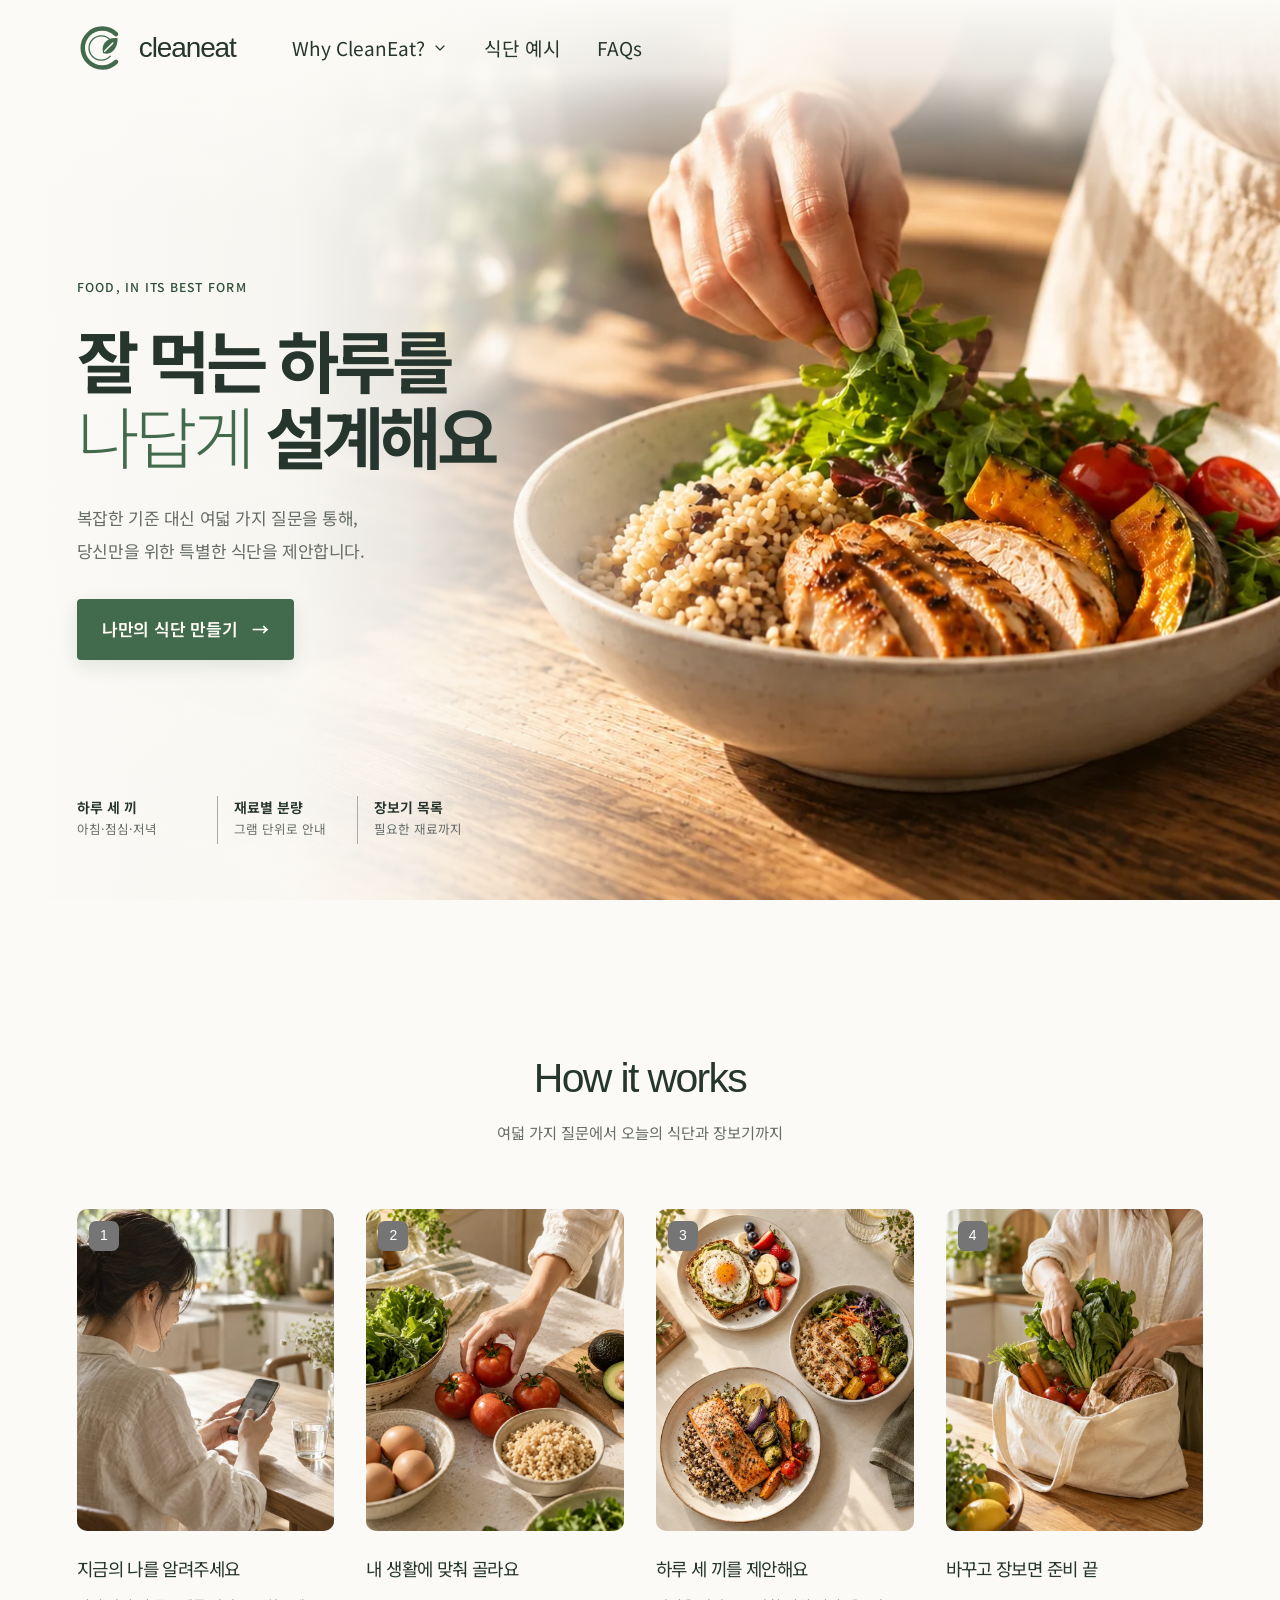
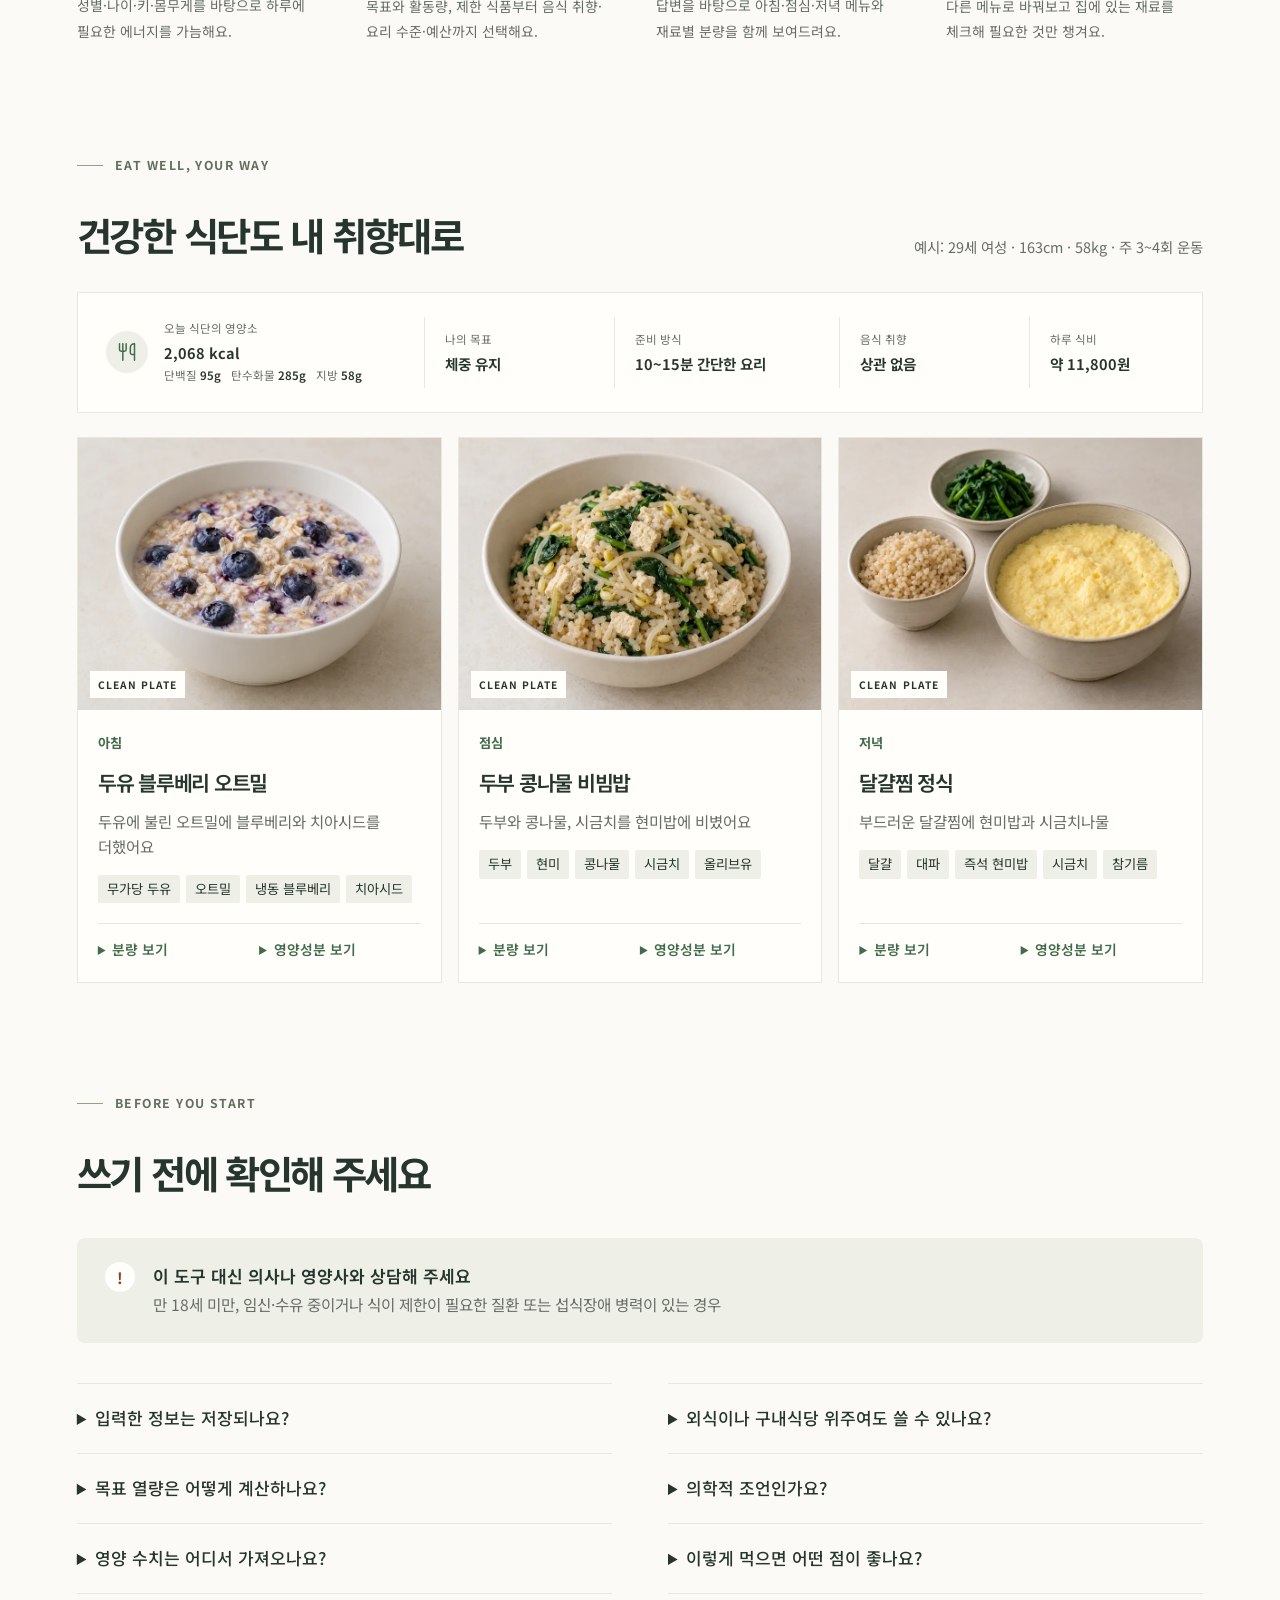
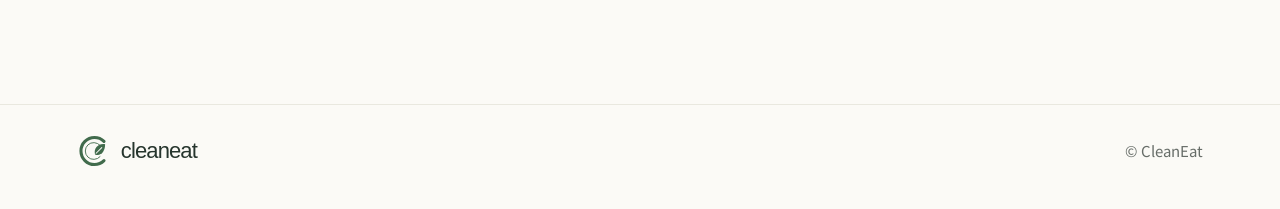
==== index.html @ dd9b9b32 "icon" ====
<!DOCTYPE html>
<html lang="ko">
<head>
<meta charset="utf-8">
<meta name="viewport" content="width=device-width, initial-scale=1, viewport-fit=cover">
<link rel="shortcut icon" href="favicon.ico?v=rounded-white-20261028" type="image/x-icon">
<link rel="icon" type="image/png" sizes="16x16" href="images/brand/favicon-16.png?v=rounded-white-20261028">
<link rel="icon" type="image/png" sizes="32x32" href="images/brand/favicon-32.png?v=rounded-white-20261028">
<link rel="icon" type="image/svg+xml" sizes="any" href="images/brand/favicon-plate-c.svg?v=rounded-white-20261028">
<link rel="apple-touch-icon" sizes="180x180" href="images/brand/apple-touch-icon.png?v=rounded-white-20261028">
<link rel="mask-icon" href="images/brand/safari-pinned-tab.svg" color="#416b4c">
<link rel="manifest" href="site.webmanifest?v=rounded-white-20261028">
<meta name="theme-color" content="#fbfaf6">
<meta name="apple-mobile-web-app-title" content="CleanEat">
<title>CleanEat — 나를 위한 오늘의 식단</title>
<meta name="description" content="성별·나이·키·몸무게와 목표, 요리 수준, 예산을 입력하면 통곡물·신선식품 중심의 하루 세 끼 메뉴와 분량을 계산해 보여줍니다.">
<meta property="og:type" content="website">
<meta property="og:locale" content="ko_KR">
<meta property="og:site_name" content="CleanEat">
<meta property="og:title" content="CleanEat — 나를 위한 오늘의 식단">
<meta property="og:description" content="여덟 가지 질문으로 통곡물·신선식품 중심의 하루 세 끼 메뉴와 분량을 계산해 드려요. 가입 없이 무료.">
<meta property="og:url" content="https://gaon1102.github.io/cleaneat/">
<meta property="og:image" content="https://gaon1102.github.io/cleaneat/images/og-plate-c.jpg">
<meta property="og:image:width" content="1200">
<meta property="og:image:height" content="630">
<meta property="og:image:alt" content="CleanEat 플레이트 C 로고와 나를 위한 오늘의 식단">
<meta name="twitter:card" content="summary_large_image">
<meta name="twitter:image" content="https://gaon1102.github.io/cleaneat/images/og-plate-c.jpg">
<meta name="twitter:image:alt" content="CleanEat 플레이트 C 로고와 나를 위한 오늘의 식단">
<link rel="preconnect" href="https://fonts.googleapis.com">
<link rel="preconnect" href="https://fonts.gstatic.com" crossorigin>
<link href="https://fonts.googleapis.com/css2?family=Noto+Sans+KR:wght@100..900&display=swap" rel="stylesheet">
<link rel="preload" as="image" href="images/home-hero.webp" fetchpriority="high">
<link rel="stylesheet" href="css/style.css">
</head>
<body>
<header><div class="w"><button class="logo" id="logo" aria-label="처음 화면으로"><svg xmlns="http://www.w3.org/2000/svg" class="logo-symbol" width="52" height="52" viewBox="0 0 64 64" fill="none" aria-hidden="true"><path d="M48 15a24 24 0 1 0 0 34" fill="none" stroke="currentColor" stroke-width="5.5" stroke-linecap="round"/><path d="M41 22a15 15 0 1 0 0 20" fill="none" stroke="currentColor" stroke-width="1.6" stroke-linecap="round"/><path d="M32 38C29 26 39 18 50 20C50 33 42 42 32 38Z" fill="currentColor"/><path d="m34 36 10-10" fill="none" stroke="#fbfaf6" stroke-width="1.8" stroke-linecap="round"/></svg><span class="logo-wordmark">cleaneat</span></button><nav class="nv" aria-label="주요 메뉴"><div class="why-nav"><button class="lk" type="button" id="why-button" aria-expanded="false" aria-controls="rules">Why CleanEat?<svg class="why-chevron" width="16" height="16" viewBox="0 0 24 24" fill="none" stroke="currentColor" stroke-width="1.8" stroke-linecap="round" stroke-linejoin="round" aria-hidden="true"><path d="m6 9 6 6 6-6"/></svg></button></div><button class="lk" type="button" data-to="example">식단 예시</button><button class="lk" type="button" data-to="faq">FAQs</button></nav></div>
<section class="rules-popover" id="rules" hidden tabindex="-1" aria-labelledby="rules-title">
  <div class="rules-heading"><h2 id="rules-title">덜어내고, <em>제대로</em> 채우기</h2><button class="rules-close" type="button" aria-label="원칙 닫기">닫기</button></div>
  <div class="rules-columns">
  <div class="rows">
   <div class="row"><span class="k">01</span><div><h3>재료에 가까운 식사</h3><p>신선한 채소와 과일, 통곡물, 자연 유래 단백질을 중심으로 골라요.</p></div></div>
   <div class="row"><span class="k">02</span><div><h3>가공은 최대한 덜하게</h3><p>인공 첨가물, 방부제, 과도한 나트륨과 정제된 설탕을 줄여요.</p></div></div>
   <div class="row"><span class="k">03</span><div><h3>영양소를 골고루</h3><p>탄수화물·단백질·지방을 무조건 제한하지 않고 적절히 먹어요.</p></div></div>
   <div class="row"><span class="k">04</span><div><h3>무리하지 않고 꾸준히</h3><p>무언가를 끊기보다, 일상에서 조금 더 나은 쪽을 골라요.</p></div></div>
  </div>
  <div class="ing">
   <div><h3>채소와 과일</h3><p>시금치, 브로콜리, 베리류</p><small>신선하거나 첨가물 없는 냉동 제품</small></div>
   <div><h3>통곡물</h3><p>퀴노아, 오트밀, 통밀빵</p><small>가능하면 덜 정제된 곡물로</small></div>
   <div><h3>건강한 단백질</h3><p>닭가슴살, 연어, 달걀</p><small>자연 그대로의 재료를 골라요</small></div>
   <div><h3>건강한 지방</h3><p>아보카도, 올리브 오일, 아몬드</p><small>식사에 적당히 더해 보세요</small></div>
  </div>
  </div>
 </section>
</header>

<main>
<div id="home">
<section class="hero" aria-labelledby="hero-title">
 <div class="hero-photo" aria-hidden="true"><img src="images/home-hero.webp" alt="" width="1738" height="905" fetchpriority="high" decoding="async"></div>
 <div class="ht">
  <p class="hero-eyebrow">FOOD, IN ITS BEST FORM</p>
  <h1 id="hero-title">잘 먹는 하루를<br><em>나답게</em> 설계해요</h1>
  <p class="lead">복잡한 기준 대신 여덟 가지 질문을 통해,<br>당신만을 위한 특별한 식단을 제안합니다.</p>
  <button class="btn" data-go>나만의 식단 만들기 <span aria-hidden="true">→</span></button>
 </div>
 <ul class="hero-benefits" aria-label="제공하는 식단 정보">
  <li><strong>하루 세 끼</strong><span>아침·점심·저녁</span></li>
  <li><strong>재료별 분량</strong><span>그램 단위로 안내</span></li>
  <li><strong>장보기 목록</strong><span>필요한 재료까지</span></li>
 </ul>
</section>
<div class="w wide">


 <section class="sec how" id="how" aria-labelledby="how-title">
  <div class="how-heading"><h2 id="how-title">How it works</h2><p>여덟 가지 질문에서 오늘의 식단과 장보기까지</p></div>
  <ol class="how-steps">
   <li>
    <div class="how-visual" aria-hidden="true"><img src="images/how-about-you.webp" alt="" width="800" height="1000" loading="lazy"><span class="how-number">1</span></div>
    <h3>지금의 나를 알려주세요</h3><p>성별·나이·키·몸무게를 바탕으로 하루에 필요한 에너지를 가늠해요.</p>
   </li>
   <li>
    <div class="how-visual" aria-hidden="true"><img src="images/how-your-preferences.webp" alt="" width="800" height="1000" loading="lazy"><span class="how-number">2</span></div>
    <h3>내 생활에 맞춰 골라요</h3><p>목표와 활동량, 제한 식품부터 음식 취향·요리 수준·예산까지 선택해요.</p>
   </li>
   <li>
    <div class="how-visual" aria-hidden="true"><img src="images/how-your-day.webp" alt="" width="800" height="1000" loading="lazy"><span class="how-number">3</span></div>
    <h3>하루 세 끼를 제안해요</h3><p>답변을 바탕으로 아침·점심·저녁 메뉴와 재료별 분량을 함께 보여드려요.</p>
   </li>
   <li>
    <div class="how-visual" aria-hidden="true"><img src="images/how-shopping.webp" alt="" width="800" height="1000" loading="lazy"><span class="how-number">4</span></div>
    <h3>바꾸고 장보면 준비 끝</h3><p>다른 메뉴로 바꿔보고 집에 있는 재료를 체크해 필요한 것만 챙겨요.</p>
   </li>
  </ol>
 </section>

 <section class="sec" id="example">
  <div class="exh"><div><p class="eb">EAT WELL, YOUR WAY</p><h2>건강한 식단도 내 취향대로</h2></div><p class="mut" id="exwho"></p></div>
  <div id="ex"></div>
 </section>

 <section class="sec" id="faq">
  <div class="two">
   <p class="eb">BEFORE YOU START</p><h2>쓰기 전에 확인해 주세요</h2>
   <div class="ck2"><span class="ci">!</span><p><b>이 도구 대신 의사나 영양사와 상담해 주세요</b>만 18세 미만, 임신·수유 중이거나 식이 제한이 필요한 질환 또는 섭식장애 병력이 있는 경우</p></div>
   <div class="faq">
    <div>
     <details><summary>입력한 정보는 저장되나요?</summary><p>이 페이지 안에서만 계산하고 서버로 보내지 않습니다. 새로고침하면 사라집니다. 방문 수 같은 익명 통계만 쿠키 없이 집계합니다.</p></details>
     <details><summary>목표 열량은 어떻게 계산하나요?</summary><p>Mifflin-St Jeor 공식으로 기초대사량을 구하고 활동량과 목표를 반영합니다. 단백질은 몸무게 1kg당 목표별 기준으로 계산하되, BMI 25를 넘는 몸무게는 넘는 부분의 25%만 반영해 과하게 잡히지 않게 했습니다.</p></details>
     <details><summary>영양 수치는 어디서 가져오나요?</summary><p>식품의약품안전처 식품영양성분 데이터베이스(공공데이터포털)의 원재료성·가공식품 값을 씁니다. 국내 DB에 없는 일부 재료(템페, 타히니, 블랙빈 등)는 미국 농무부(USDA) 값을 씁니다. 가격은 2026년 10월 기준 전국 평균 소매가(KAMIS·한국소비자원 참가격)를 쓰고, 값을 구하지 못한 재료는 추정치예요. 살 때는 매장과 포장 단위에 따라 달라요.</p></details>
    </div>
    <div>
     <details><summary>외식이나 구내식당 위주여도 쓸 수 있나요?</summary><p>이 도구는 직접 챙겨 먹으려는 사람을 위한 하루 세 끼 기준입니다. 구내식당·외식·급식 위주이거나 하루 세 끼가 아니라면 결과가 맞지 않을 수 있어요.</p></details>
     <details><summary>의학적 조언인가요?</summary><p>아닙니다. 일반적인 식사 구성 예시이며 진단이나 치료를 대신하지 않습니다.</p></details>
     <details><summary>이렇게 먹으면 어떤 점이 좋나요?</summary><ul><li>채소·과일·통곡물이 늘면서 식이섬유와 비타민을 더 챙길 수 있어요.</li><li>포만감이 오래가는 음식이라 과식이 줄어 식습관 개선과 체중 관리에 도움이 될 수 있어요.</li><li>가공식품이 줄면 첨가당과 나트륨도 함께 줄어요. 국물·장류 간은 싱겁게.</li></ul></details>
    </div>
   </div>
  </div>
 </section>
</div>
</div>
<div class="w" id="quiz" hidden></div>
<div class="w" id="res" hidden></div>
<p id="meal-status" class="sr-only" role="status" aria-live="polite" aria-atomic="true"></p>
</main>
<footer><div class="w wide footer-inner"><button class="footer-logo" type="button" data-to="home" aria-label="CleanEat 처음 화면으로"><svg xmlns="http://www.w3.org/2000/svg" class="logo-symbol" width="36" height="36" viewBox="0 0 64 64" fill="none" aria-hidden="true"><path d="M48 15a24 24 0 1 0 0 34" fill="none" stroke="currentColor" stroke-width="5.5" stroke-linecap="round"/><path d="M41 22a15 15 0 1 0 0 20" fill="none" stroke="currentColor" stroke-width="1.6" stroke-linecap="round"/><path d="M32 38C29 26 39 18 50 20C50 33 42 42 32 38Z" fill="currentColor"/><path d="m34 36 10-10" fill="none" stroke="#fbfaf6" stroke-width="1.8" stroke-linecap="round"/></svg><span>cleaneat</span></button><span>© CleanEat</span></div></footer>

<script src="js/data.js"></script>
<script src="js/engine.js"></script>
<script src="js/main.js"></script>
</body>
</html>
---- css/style.css ----
/* CleanEat — 스타일 (색상·글꼴·레이아웃·반응형). 색은 :root 변수에서 바꿈 */
:root{--hero-gutter:clamp(24px,6vw,120px);--hero-divider:#a7aaa6;--ver:#e2492f;--dot:#dcdcd2;--hero-rgb:251,250,246;--bg:#fbfaf6;--fg:#26352d;--mut:#676d68;--lab:#636e5f;--g:#416b4c;--gd:#304e38;--gt:#fffdf6;--card:#fffefa;--soft:#eef0e8;--line:#e9e8df;--warn:#8a3b2a;
box-sizing:border-box;padding-top:env(safe-area-inset-top,0px);padding-bottom:env(safe-area-inset-bottom,0px)}
@media(prefers-color-scheme:dark){:root:not([data-theme="light"]){--ver:#f26a52;--dot:#3c4842;--hero-divider:#7d8981;--hero-rgb:22,28,24;--bg:#161c18;--fg:#e8eee9;--mut:#a9b8ad;--lab:#8a9685;--gd:#b4d6b9;--g:#8fbf96;--gt:#10200f;--card:#1e2620;--soft:#232c25;--line:#34403a;--warn:#e8a08f}}
:root[data-theme="dark"]{--ver:#f26a52;--dot:#3c4842;--hero-divider:#7d8981;--hero-rgb:22,28,24;--bg:#161c18;--fg:#e8eee9;--mut:#a9b8ad;--lab:#8a9685;--gd:#b4d6b9;--g:#8fbf96;--gt:#10200f;--card:#1e2620;--soft:#232c25;--line:#34403a;--warn:#e8a08f}
html{scroll-padding-top:calc(var(--header-height,80px) + 16px + env(safe-area-inset-top,0px));font-size:17px}
*,*:before,*:after{box-sizing:inherit}
body{margin:0;background:var(--bg);color:var(--fg);font-family:"Inter","Noto Sans KR","Apple SD Gothic Neo","Malgun Gothic",sans-serif;line-height:1.7;-webkit-font-smoothing:antialiased;word-break:keep-all;overflow-wrap:break-word}
.w{max-width:1040px;margin:0 auto;padding:0 24px}
.wide{max-width:calc(1152px + 2*max(24px,6vw));padding:0 max(24px,6vw)}
/* 히어로 위에서는 투명, 사진을 지나면 흰색인 고정 헤더 */
header{position:fixed;inset:0 0 auto;z-index:60;pointer-events:none;background:transparent;border-bottom:1px solid transparent}
header[data-surface="solid"]{background:#fff;border-bottom-color:#e9e8df;--fg:#26352d;--mut:#676d68;--g:#416b4c;--gd:#304e38;--gt:#fffdf6;--card:#fffefa;--soft:#eef0e8;--line:#e9e8df;--lab:#636e5f}
header .w{position:relative;pointer-events:auto;width:100%;max-width:none;display:flex;justify-content:flex-start;align-items:center;gap:56px;height:96px;margin:0 auto;padding:0 var(--hero-gutter)}
header .logo{font-size:28px}.logo-symbol{display:block;flex:none;width:52px;height:52px;color:var(--g)}header .nv .lk{font-size:1.12rem;color:var(--fg)}
html:is([data-v="quiz"],[data-v="res"]) main{padding-top:var(--header-height,96px)}
.logo{display:flex;align-items:center;gap:10px;background:none;border:0;padding:0;color:var(--fg);font-family:Arial,Helvetica,sans-serif;font-weight:500;font-size:28px;line-height:1;letter-spacing:-.04em;cursor:pointer}
.nv{display:flex;align-items:center;gap:36px}.nv .lk{background:none;border:0;padding:6px 0;font:inherit;font-size:.9rem;color:var(--mut);cursor:pointer}.nv .lk:hover{color:var(--fg)}.nv .lk{white-space:nowrap}.nv .sp{display:none}
h1,h2,h3{line-height:1.3;letter-spacing:-.06em;margin:0}
h1{font-size:clamp(44px,5.3vw,80px);font-weight:700;letter-spacing:-.07em;line-height:1.16}
h2{font-size:clamp(1.6rem,3vw,2.5rem);font-weight:700;letter-spacing:-.06em}
.q h2,.rh h2{font-weight:490}
em{font-style:normal;color:var(--g);font-weight:300;letter-spacing:-.06em}
.lab{font-size:.8rem;font-weight:700;letter-spacing:.12em;color:var(--lab);margin:0 0 12px}
p{margin:0}.mut{color:var(--mut)}
.btn{display:inline-flex;align-items:center;justify-content:center;gap:15px;border:1px solid transparent;border-radius:4px;background:var(--g);color:var(--gt);font:inherit;font-weight:620;letter-spacing:-.015em;padding:15px 24px;cursor:pointer;box-shadow:0 6px 18px rgba(55,82,61,.12);transition:transform .2s,background .2s,box-shadow .2s}.btn:hover:not(:disabled){transform:translateY(-1px);background:var(--gd,var(--g));box-shadow:0 8px 20px rgba(55,82,61,.16)}
.btn.o{background:none;color:var(--gd,var(--fg));border:1px solid #d9e1d5;border-radius:5px;padding:9px 18px;font-size:.9rem;font-weight:600;box-shadow:none}.btn.o:hover:not(:disabled){background:var(--soft);transform:none;box-shadow:none}
.btn:disabled{opacity:.4;cursor:not-allowed}
:focus-visible{outline:3px solid var(--g);outline-offset:2px}[tabindex="-1"]:focus{outline:none}
.sr-only{position:absolute;width:1px;height:1px;padding:0;margin:-1px;overflow:hidden;clip-path:inset(50%);white-space:nowrap;border:0}
/* 홈 */
/* 사진과 글자를 분리해 화면 크기·테마가 바뀌어도 선명하게 표시 */
.hero{position:relative;isolation:isolate;display:flex;align-items:center;min-height:clamp(700px,100svh,1100px);padding:150px var(--hero-gutter) 112px;overflow:hidden;background:var(--bg)}
.hero-photo{position:absolute;inset:0;z-index:-2}.hero-photo img{display:block;width:100%;height:100%;object-fit:cover;object-position:center}
.hero:before{content:"";position:absolute;inset:0;z-index:-1;pointer-events:none;background:linear-gradient(180deg,rgba(var(--hero-rgb),1),rgba(var(--hero-rgb),.88) 8%,rgba(var(--hero-rgb),0) 24%),linear-gradient(90deg,rgba(var(--hero-rgb),1),rgba(var(--hero-rgb),.98) 23%,rgba(var(--hero-rgb),.9) 32%,rgba(var(--hero-rgb),.68) 40%,rgba(var(--hero-rgb),.16) 51%,rgba(var(--hero-rgb),0) 62%)}
.ht{max-width:700px}.hero-eyebrow{font-size:.72rem;font-weight:500;letter-spacing:.1em;line-height:1.5;color:var(--gd);margin-bottom:24px}
.hero h1{font-size:clamp(48px,5.3vw,92px);line-height:1.12;white-space:nowrap}
.hero p.lead{margin:28px 0 32px;color:var(--mut);letter-spacing:-.025em;line-height:1.95}
.hero-benefits{position:absolute;left:var(--hero-gutter);bottom:56px;width:min(420px,calc(100% - 2*var(--hero-gutter)));display:grid;grid-template-columns:repeat(3,minmax(0,1fr));list-style:none;padding:0;margin:0;letter-spacing:normal;word-spacing:normal}
.hero-benefits li{min-width:0;min-height:48px;padding-right:16px}.hero-benefits li+li{border-left:1px solid var(--hero-divider);padding-left:16px}
.hero-benefits strong{display:block;font-size:.82rem;font-weight:650;line-height:1.6}.hero-benefits span{display:block;color:var(--mut);font-size:.74rem;line-height:1.7}
@media(max-width:760px){
 :root{--hero-gutter:24px}
 header .w{gap:32px}
 .hero-benefits{bottom:24px}.hero-benefits li{padding-right:12px}.hero-benefits li+li{padding-left:12px}.hero-benefits strong{font-size:.76rem}.hero-benefits span{font-size:.68rem}
 .hero{min-height:max(860px,100svh);align-items:flex-start;padding:138px 24px 48px}
 .hero-photo{top:310px}.hero-photo img{object-position:69% center}
 .hero:before{background:linear-gradient(180deg,rgba(var(--hero-rgb),1) 0%,rgba(var(--hero-rgb),1) 34%,rgba(var(--hero-rgb),.94) 43%,rgba(var(--hero-rgb),.5) 54%,rgba(var(--hero-rgb),0) 70%),linear-gradient(0deg,rgba(var(--hero-rgb),1),rgba(var(--hero-rgb),0) 18%)}
 .ht{max-width:100%}.hero-eyebrow{font-size:.65rem;letter-spacing:.08em;margin-bottom:22px}
 .hero h1{font-size:clamp(32px,9.5vw,56px);line-height:1.2}
 .hero p.lead{font-size:.88rem;line-height:1.95;margin:24px 0 28px}
 .hero .btn{font-size:.94rem;padding:14px 22px}
}
@media(max-width:480px){header .w{gap:20px}.logo{font-size:19px;gap:8px}.nv{gap:18px}.nv .lk{font-size:.76rem}}
/* Why CleanEat? 원칙 팝업: 마우스·키보드·터치로 같은 내용을 표시 */
.why-nav{position:relative}#why-button{display:inline-flex;align-items:center;gap:7px}.why-chevron{display:block;flex:none;width:16px;height:16px;transition:transform .15s}.why-nav [aria-expanded="true"] .why-chevron{transform:rotate(180deg)}
.rules-popover{position:fixed;pointer-events:auto;left:50%;top:var(--rules-top,108px);transform:translateX(-50%);width:min(1120px,calc(100% - 48px));max-height:calc(100svh - var(--rules-top,108px) - 24px);overflow-y:auto;overscroll-behavior:contain;background:var(--card);color:var(--fg);padding:32px 36px;border:1px solid var(--line);border-radius:16px;box-shadow:0 16px 48px rgba(24,42,30,.13);z-index:70}
.rules-popover[hidden]{display:none}.rules-heading{display:flex;justify-content:space-between;align-items:flex-start;gap:24px;margin-bottom:26px}.rules-popover h2{font-size:1.65rem;font-weight:500;line-height:1.35;letter-spacing:-.045em}
.rules-close{flex:none;background:none;border:0;font:inherit;font-size:.78rem;color:var(--mut);padding:6px 2px;cursor:pointer}.rules-close:hover{color:var(--fg)}
.rules-columns{display:grid;grid-template-columns:1.15fr 1fr;column-gap:36px;align-items:start}
.rules-popover .rows{margin:0;border-bottom:0}.rules-popover .row{grid-template-columns:25px minmax(0,1fr);gap:12px;padding:16px 0}.rules-popover .row:first-child{border-top:0;padding-top:0}.rules-popover .row:last-child{padding-bottom:0}.rules-popover .row .k{font-size:.74rem;color:var(--g)}.rules-popover .row h3{font-size:.96rem;font-weight:500;margin-bottom:5px}.rules-popover .row p{font-size:.78rem;line-height:1.8}
.rules-popover .ing{grid-template-columns:1fr 1fr;margin:0;padding-left:32px;border:0;border-left:1px solid var(--line);gap:28px 22px}.rules-popover .ing>div{padding:0;border:0}.rules-popover .ing h3{font-size:.96rem;font-weight:500;margin:0 0 10px}.rules-popover .ing p{font-size:.78rem;line-height:1.8}.rules-popover .ing small{margin-top:8px;font-size:.71rem;line-height:1.7}
/* 사용 과정: 세로형 사진과 텍스트만으로 간결하게 구성 */
.sec.how{padding-top:clamp(150px,12vw,210px)}
.how-heading{text-align:center;margin-bottom:64px}.how-heading h2{font-family:Arial,"Helvetica Neue","Noto Sans KR",sans-serif;font-size:clamp(1.9rem,3.2vw,2.5rem);font-weight:400;letter-spacing:-.04em;line-height:1.2}.how-heading>p{color:var(--mut);font-size:.9rem;font-weight:400;margin-top:16px}
.how-steps{display:grid;grid-template-columns:repeat(4,minmax(0,1fr));column-gap:32px;row-gap:48px;list-style:none;margin:0;padding:0}.how-steps>li{min-width:0}.how-steps h3{font-size:1.05rem;font-weight:400;letter-spacing:-.035em;line-height:1.5;margin:24px 0 12px}.how-steps>li>p{color:var(--mut);font-size:.82rem;font-weight:400;line-height:1.85}
.how-visual{position:relative;aspect-ratio:4/5;overflow:hidden;border-radius:10px;background:var(--soft)}.how-visual>img{display:block;width:100%;height:100%;object-fit:cover}
.how-number{position:absolute;top:12px;left:12px;width:30px;height:30px;display:grid;place-items:center;border-radius:7px;background:#757575;color:#fff;font-family:Arial,sans-serif;font-size:.82rem;font-weight:400;line-height:1}
@media(max-width:1000px){.how-steps{grid-template-columns:repeat(2,minmax(0,1fr));gap:48px 32px}}
@media(max-width:760px){.rules-columns{grid-template-columns:1fr;row-gap:26px}.rules-popover .ing{padding:24px 0 0;border-left:0;border-top:1px solid var(--line)}.rules-popover{padding:28px}.rules-heading{margin-bottom:24px}}
@media(max-width:560px){header .w{height:auto;min-height:108px;flex-wrap:wrap;column-gap:16px;row-gap:12px;padding:16px var(--hero-gutter)}header .logo{font-size:24px}.logo-symbol{width:44px;height:44px}header .w .nv{gap:20px}header .nv .lk{font-size:.88rem}.hero{padding-top:168px}.rules-popover{width:calc(100% - 24px);padding:24px 22px;max-height:calc(100svh - var(--rules-top,120px) - 12px)}.rules-heading{gap:12px}.rules-popover h2{font-size:1.4rem}.rules-popover .ing{gap:24px 18px}.sec.how{padding-top:112px}.how-heading{margin-bottom:42px}.how-heading>p{font-size:.8rem;line-height:1.7}.how-steps{grid-template-columns:1fr;gap:48px}.how-visual{aspect-ratio:4/5}.how-steps h3{margin-top:22px}}
@media(prefers-reduced-motion:reduce){.why-chevron{transition:none}}
.eb{display:flex;align-items:center;gap:12px;font-size:.72rem;font-weight:700;letter-spacing:.12em;color:var(--lab);margin:0 0 34px}.eb:before{content:"";width:26px;height:1px;background:#93a287}
[id]{scroll-margin-top:24px}
.sec{padding:110px 0 0}
.rows{margin-top:48px;border-bottom:1px solid var(--line)}
.row{display:grid;grid-template-columns:76px 1fr 44px;gap:12px;align-items:center;padding:30px 0;border-top:1px solid var(--line)}
.row .k{color:var(--lab);font-family:Georgia,serif;font-style:italic;font-weight:400;font-size:.9rem}.row h3{font-size:1.1rem;margin-bottom:6px}.row p{font-size:.88rem;color:var(--mut)}
.row .ri{display:grid;place-items:center;width:40px;height:40px;border-radius:50%;background:var(--soft);color:var(--g)}
.ing{display:grid;grid-template-columns:repeat(4,1fr);margin-top:34px;border-top:1px solid var(--line);border-bottom:1px solid var(--line)}
.ing>div{padding:30px 22px 26px;border-left:1px solid var(--line)}.ing>div:first-child{border-left:0}
.ing .k{font-size:.66rem;font-weight:700;letter-spacing:.09em;color:var(--lab)}
.ing h3{font-size:1.06rem;margin:14px 0 10px}
.ing p{font-size:.86rem;line-height:1.75;color:var(--mut)}
.ing small{display:block;margin-top:18px;font-size:.74rem;color:var(--mut)}
.exh{display:flex;justify-content:space-between;align-items:flex-end;gap:16px;flex-wrap:wrap}
.exh .mut{font-size:.85rem}
.two{padding-bottom:110px}
.ck2{display:flex;gap:18px;align-items:flex-start;background:var(--soft);border-radius:8px;padding:24px 28px;margin-top:40px}
.ck2 .ci{flex:none;display:grid;place-items:center;width:30px;height:30px;border-radius:50%;background:var(--card);color:var(--warn);font-weight:700;font-size:.9rem}
.ck2 p{color:var(--mut);font-size:.92rem;line-height:1.7}.ck2 b{display:block;color:var(--fg);font-size:1rem;font-weight:620;margin-bottom:2px}
.faq{display:grid;grid-template-columns:1fr 1fr;column-gap:56px;margin-top:40px;align-items:start}
.faq details{padding:20px 0}
details{border-top:1px solid var(--line);padding:16px 0}details:last-of-type{border-bottom:1px solid var(--line)}
summary{cursor:pointer;font-weight:500}details p{margin-top:8px;color:var(--mut)}
details ul{margin:10px 0 0;padding-left:1.2em;color:var(--mut)}details li+li{margin-top:4px}
/* 요약 막대 (홈 예시 결과) */
.sumt{display:grid;grid-template-columns:1.5fr 1.1fr 1.3fr 1.1fr 1fr;background:var(--card);border:1px solid var(--line);padding:24px 0;margin-top:32px}
.sumt>div{padding:2px 20px;border-left:1px solid var(--line);min-width:0}.sumt>div:not(:first-child){display:flex;flex-direction:column;justify-content:center}.sumt>div:first-child{border-left:0;display:flex;align-items:center;gap:16px;padding-left:28px}
.sumt .si{flex:none;width:42px;height:42px;border-radius:50%;background:var(--soft);display:grid;place-items:center;color:var(--g)}
.sumt span{display:block;font-size:.68rem;color:var(--mut)}.sumt b{display:block;font-size:.86rem;font-weight:650;margin-top:4px;line-height:1.5}.sumt small{display:block;font-size:.74rem;color:var(--mut);margin-top:2px}.sumt small.mac{display:flex;flex-wrap:wrap;gap:1px 10px}.mac span{white-space:nowrap}.mac i{font-style:normal;font-weight:600;color:var(--fg)}
@media(max-width:1000px){.ing{grid-template-columns:1fr 1fr}.ing>div:nth-child(3){border-left:0}.ing>div:nth-child(n+3){border-top:1px solid var(--line)}.faq{grid-template-columns:1fr}.faq>div+div details:first-of-type{border-top:0}.faq>div:first-child details:last-of-type{border-bottom:0}}
.cta{background:var(--soft);border-radius:12px;padding:40px;display:flex;justify-content:space-between;align-items:center;gap:24px;flex-wrap:wrap;margin:8px 0 72px}
.footer-inner{display:flex;align-items:center;justify-content:space-between;gap:24px;flex-wrap:wrap}.footer-logo{display:inline-flex;align-items:center;gap:8px;padding:0;border:0;background:none;color:var(--fg);font:500 22px/1 Arial,Helvetica,sans-serif;letter-spacing:-.04em;cursor:pointer}.footer-logo .logo-symbol{width:36px;height:36px}
footer{border-top:1px solid var(--line);padding:28px 0 40px;font-size:.88rem;color:var(--mut)}
#quiz,#res{padding:48px 24px 72px;max-width:1328px}
.top{display:flex;justify-content:space-between;align-items:baseline}.top .lab{margin:0;letter-spacing:.12em;font-weight:600;color:var(--lab);font-size:.72rem}.cnt{font-weight:650;color:var(--g);font-size:.95rem;letter-spacing:.02em}
.qg{display:grid;grid-template-columns:260px minmax(0,1fr);gap:72px}.qm{max-width:860px;min-width:0}
.qn{font-size:.85rem;color:var(--mut);margin:4px 0 0}.qw{display:flex;gap:8px;font-size:.82rem;color:var(--warn);background:var(--soft);border-radius:6px;padding:10px 14px;margin:12px 0 0}.qw:before{content:"!";font-weight:700}
.stp{font-size:.72rem;font-weight:700;letter-spacing:.1em;color:var(--lab);margin:0 0 14px}
.jn{display:flex;flex-direction:column;list-style:none;margin:0;padding:0;align-self:start}.jn li{position:relative;display:flex;align-items:center;gap:14px;flex:1;min-height:52px;color:var(--mut);font-size:.92rem;transition:color .2s}.jn li:not(:last-child):after{content:"";position:absolute;left:16px;top:50%;height:100%;width:1px;background:#e6e8df}
.jn b{position:relative;z-index:1;display:grid;place-items:center;width:33px;height:33px;border:1px solid #e2e5dc;border-radius:50%;background:var(--bg);color:var(--mut);font-size:.68rem;font-weight:650}

.jn li.on{color:var(--gd,var(--fg));font-weight:650}.jn li.on b{background:var(--g);border-color:var(--g);color:var(--gt)}.jn li.dn b{border-color:#dce6d9;background:#e5ede2;color:var(--g)}
.bar{height:2px;background:#e7e9e0;margin:14px 0 36px}.bar i{display:block;height:100%;background:#64805b;transition:width .32s ease}
.q h2{margin-bottom:10px;white-space:nowrap}.q .mut{margin-bottom:28px}
.opt{display:grid;grid-template-columns:24px minmax(0,1fr) 16px;gap:18px;align-items:center;width:100%;text-align:left;font:inherit;color:var(--fg);background:var(--card);border:1px solid var(--line);border-radius:6px;padding:18px 22px;margin-bottom:12px;cursor:pointer;transition:border-color .15s,background .15s}
.opt .rd{display:grid;place-items:center;width:24px;height:24px;border-radius:50%;border:1px solid #d6dbd1;background:var(--card);color:var(--gt)}.opt .rd svg{opacity:0}
.ms .opt .rd{border-radius:6px}
/* STEP 04(제한 식품)는 안내 문구 두 줄이 더 있어 선택지를 낮춰 다른 단계와 아래 선 높이를 맞춤 */
#os.ms{display:flex;flex-direction:column}.ms .opt{flex:1 1 auto;padding-top:4px;padding-bottom:4px;margin-bottom:8px}.ms+.qn+.qw{margin-top:6px}.opt .cv{color:#9aa294;display:grid}
.opt[aria-pressed=true] .rd{background:var(--g);border-color:var(--g)}.opt[aria-pressed=true] .rd svg{opacity:1}
.opt small{display:block;color:var(--mut);font-size:.88rem}
.opt[aria-pressed=true]{border-color:var(--g);box-shadow:inset 0 0 0 1px var(--g);background:var(--soft)}
label.f{display:block;font-weight:500;margin:16px 0 6px}
input[type=number],select{width:100%;font:inherit;color:var(--fg);background:var(--card);border:1px solid var(--line);border-radius:8px;padding:12px 14px}
.g2{display:grid;grid-template-columns:1fr 1fr;gap:14px}
.chk{display:flex;gap:10px;align-items:flex-start;margin:8px 0;color:var(--mut);font-size:.95rem}.chk input{margin-top:.45em}
.nav{display:flex;justify-content:space-between;margin-top:28px}
.q .nav{align-items:center;border-top:1px solid var(--line);margin-top:32px;padding-top:22px}
.tl{display:inline-flex;align-items:center;gap:10px;background:none;border:0;padding:8px 0;font:inherit;font-weight:620;color:var(--g);cursor:pointer}.tl.bk{color:var(--mut);font-weight:500}.tl:hover:not(:disabled){color:var(--gd)}.tl:disabled{opacity:.35;cursor:not-allowed}
.err{color:var(--warn);margin-top:14px;font-weight:500}
.sum{display:grid;grid-template-columns:repeat(auto-fit,minmax(150px,1fr));gap:12px;margin:24px 0}
.sum div{background:var(--soft);border-radius:8px;padding:14px 16px}.sum b{display:block;font-size:1.35rem;color:var(--g)}.sum span{font-size:.88rem;color:var(--mut)}
.meal{background:var(--card);border:1px solid var(--line);border-radius:10px;margin-bottom:14px;overflow:hidden}
.ph{background:var(--soft);color:var(--mut);font-size:.88rem;display:flex;align-items:center;justify-content:center;height:120px}
.meal img{width:100%;max-height:220px;object-fit:cover;display:block}
.mb{padding:16px 20px}.mb .s{font-size:.88rem;color:var(--g);font-weight:700}.mb h3{font-size:1.15rem;margin:2px 0 6px}
.tags span{display:inline-block;background:var(--soft);border-radius:6px;padding:2px 9px;font-size:.82rem;margin:0 6px 6px 0}
.note{font-size:.92rem;color:var(--mut);margin:12px 0}
.safe{border-left:3px solid var(--g);padding:10px 16px;background:var(--soft);font-size:.95rem;margin:24px 0}
[hidden]{display:none!important}
h3{font-weight:620}
@media(max-width:760px){.db{display:none}.nv{gap:14px}.nv .lk{font-size:.76rem}.nv .lp{display:none}.nv .sp{display:inline}.qg{grid-template-columns:1fr;gap:24px}.jn{display:flex;justify-content:space-between}.jn{flex-direction:row;height:auto!important}.jn li{flex:none;min-height:0}.jn li:after{display:none!important}.jn li span{display:none}#quiz,#res{padding-top:32px}}
@media(max-width:760px){.sec{padding-top:72px}.row{grid-template-columns:44px 1fr}.row .ri{display:none}.ing{grid-template-columns:1fr}.ing>div{border-left:0!important}.ing>div+div{border-top:1px solid var(--line)}.two{padding-bottom:72px}.cta{padding:28px}.g2{grid-template-columns:1fr}
 .sumt{grid-template-columns:1fr 1fr;padding:0}.sumt>div{padding:14px 18px;border-left:0;border-top:1px solid var(--line)}.sumt>div:first-child{grid-column:1/-1;border-top:0;padding-left:18px}}
.opt:disabled{opacity:.45;cursor:not-allowed}
.tw{overflow-x:auto;margin:16px 0}
.wk{width:100%;border-collapse:collapse;font-size:.92rem}
.wk th,.wk td{text-align:left;padding:10px 8px;border-bottom:1px solid var(--line);vertical-align:top}
.wk th{color:var(--mut);font-weight:600;font-size:.85rem}.wk td:first-child{font-weight:650;color:var(--g);white-space:nowrap}
.dd .mb2{padding:10px 0;border-top:1px solid var(--line)}.dd .mb2:first-of-type{border-top:0}.dd .s{font-size:.85rem;color:var(--g);font-weight:700}
/* 하루 식단 결과 */
.swp{display:inline-flex;align-items:center;gap:5px;background:none;border:0;margin:-9px -4px -9px 0;padding:9px 4px 9px 10px;font:inherit;font-size:.78rem;font-weight:600;letter-spacing:0;color:var(--mut);cursor:pointer;transition:color .15s}.swp:hover{color:var(--g)}.swp svg{transition:transform .4s ease}.swp:hover svg{transform:rotate(-120deg)}
.card.sw{animation:swIn .38s ease}@keyframes swIn{from{opacity:.3;transform:translateY(6px)}to{opacity:1;transform:none}}
@media(prefers-reduced-motion:reduce){.card.sw{animation:none}.swp svg{transition:none}}
.rh{display:flex;justify-content:space-between;align-items:flex-end;gap:16px;flex-wrap:wrap}.rh .eb{margin-bottom:14px}
.rh h2{font-size:clamp(1.7rem,3.2vw,2.3rem)}.rh .cn{color:var(--mut);font-size:.78rem}.rh .cn b{font-family:Georgia,serif;font-weight:400;font-size:1.35rem;color:var(--fg)}
.stat{font-size:.85rem;color:var(--mut);margin:14px 0 0}
.cards{display:grid;grid-template-columns:repeat(3,1fr);gap:16px;margin-top:24px;align-items:stretch}
.card{background:var(--card);border:1px solid var(--line);display:flex;flex-direction:column;min-height:330px}
.card .im{position:relative;aspect-ratio:4/3;overflow:hidden;background:var(--soft)}.card .im img{width:100%;height:100%;object-fit:cover;display:block}
.card .bd{position:absolute;left:12px;bottom:12px;background:var(--card);color:var(--fg);font-size:.6rem;font-weight:700;letter-spacing:.1em;padding:5px 8px}
.card .cb{padding:22px 20px 20px;display:flex;flex-direction:column;flex:1;min-height:246px}  /* 카드 본문 높이 고정: 전체 메뉴(251개)의 약 90%가 들어가는 높이(글자 +1px 후 측정값: 최소 246, 중앙값 246, 90% 282, 최대 306px). 가장 큰 메뉴(설명·재료 모두 2줄)는 이보다 커져 그 줄의 카드가 함께 커짐. 폭이 좁은 태블릿은 아래 미디어 쿼리 */
.ct{display:flex;justify-content:space-between;align-items:center;min-height:20px;font-size:.78rem;font-weight:700;color:var(--g)}.ct i{font-family:Georgia,serif;font-weight:400;color:var(--mut)}
.card h3{font-size:1.21rem;margin:14px 0 14px}.card .ds{font-size:.91rem;line-height:1.6;color:var(--mut)}
.dt{display:grid;grid-template-columns:1fr 1fr;gap:12px;align-items:start}.dt .nu{justify-self:end;min-width:9.5em}.nu dl{display:grid;grid-template-columns:auto auto;gap:3px 14px;margin:8px 0 0;font-size:.84rem;color:var(--mut)}.nu dd{margin:0;text-align:left;color:var(--fg);font-weight:600;white-space:nowrap}
.card .ft{margin-top:14px;flex:1;display:flex;flex-direction:column}.card .ft .tags{margin-bottom:14px}.card .ft .dt{margin-top:auto;padding-top:14px;border-top:1px solid var(--line)}  /* 설명 바로 아래에 재료, 남는 여백은 보기 버튼 위(가는 선 앞)로 모음 */
.card .tags span{border-radius:2px;font-size:.78rem;padding:3px 9px}
.card details{border:0;padding:0}.card summary{font-size:.81rem;color:var(--g);font-weight:600}.card details ul{margin:0;padding-left:1.1em;font-size:.84rem;color:var(--mut)}
/* 분량·영양성분은 카드 크기를 바꾸지 않고 버튼 아래로 떠서(카드 밖으로 넘쳐) 나옴. 한 번에 하나만 열림(main.js) */
.card .dt details{position:relative}.card .dt details>ul,.card .dt details>dl{position:absolute;top:100%;left:0;z-index:30;margin:6px 0 0;width:max-content;max-width:min(280px,calc(100vw - 96px));background:var(--card);border:1px solid var(--line);box-shadow:0 10px 28px rgba(38,53,45,.16);padding:12px 16px}.card .dt details>ul{padding-left:calc(16px + 1.1em)}.card .dt .nu>dl{left:auto;right:0}
.card.em{justify-content:center;align-items:center;color:var(--mut);font-size:.9rem;padding:24px;text-align:center}
.gl{margin-top:40px}.gl.box{padding:34px 34px 30px}
.box{position:relative;background:var(--soft);border:1px solid var(--line);padding:30px 22px 28px}
.box .k{font-size:.62rem;font-weight:700;letter-spacing:.14em;color:var(--lab)}
.box h3{font-size:1.15rem;margin:16px 0 8px}.box p{font-size:.85rem;color:var(--mut)}
.box .ic{position:absolute;right:18px;top:18px;width:34px;height:34px;border-radius:50%;background:var(--card);display:grid;place-items:center;color:var(--g)}
.box .tags{margin-top:18px}.box .tags span{background:var(--card);border:1px solid var(--line);border-radius:2px;font-size:.72rem;padding:3px 12px}
.gl .gh{display:flex;justify-content:space-between;align-items:flex-start;gap:24px;margin-bottom:22px}.gl h3{margin:0 0 10px}.gl .gi{margin:0;font-size:.95rem;color:var(--fg);line-height:1.65}.gl .gi span{display:block;margin-top:2px;font-size:.85rem;color:var(--mut)}
.gl .gc{margin:0;flex:none;background:var(--card);border:1px solid var(--line);border-radius:999px;padding:6px 16px;font-size:.82rem;font-weight:600;color:var(--g);white-space:nowrap}.gl ul{list-style:none;margin:0;padding:0;display:grid;grid-template-columns:repeat(auto-fill,minmax(260px,1fr));gap:0 44px}
.gl label{display:flex;align-items:center;gap:10px;padding:9px 0;border-bottom:1px solid var(--line);font-size:.88rem;color:var(--fg);cursor:pointer}.gl label span{flex:1;min-width:0}.gl label b{font-weight:600;font-size:.82rem;color:var(--mut);white-space:nowrap}
.gl input{accent-color:var(--g);width:16px;height:16px;margin:0;flex:none}.gl input:checked~span,.gl input:checked~b{color:var(--mut);text-decoration:line-through}
.gl h4{font-size:.8rem;font-weight:620;color:var(--mut);margin:22px 0 4px}.gl .sea{margin:12px 0 0;font-size:.8rem}
@media(max-width:560px){.gl.box{padding:26px 20px 24px}.gl .gh{flex-direction:column;gap:16px;margin-bottom:14px}}
.foot{display:flex;justify-content:flex-end;align-items:center;gap:16px;flex-wrap:wrap;border-top:1px solid var(--line);border-bottom:1px solid var(--line);padding:20px 0;margin-top:32px}
.foot .l{display:flex;align-items:center;gap:14px}.foot .ic2{width:38px;height:38px;border-radius:50%;background:var(--soft);display:grid;place-items:center;color:var(--g);flex:none}
.foot b{font-size:.92rem}.foot p{font-size:.78rem;color:var(--mut)}.foot .bs{display:flex;gap:10px;flex-wrap:wrap}
.disc{font-size:.72rem;color:var(--mut);margin:16px 0 0}
@media(min-width:761px) and (max-width:1060px){.card .cb{min-height:330px}}
@media(min-width:761px) and (max-width:800px){.cards{grid-template-columns:repeat(3,minmax(0,1fr));gap:12px}.card .cb{padding-left:14px;padding-right:14px}.card .dt{grid-template-columns:auto auto;justify-content:space-between}.dt .nu{min-width:0}.card .dt summary{white-space:nowrap}}  /* 3열이 가장 좁은 구간: 하단 '분량·영양성분 보기' 줄(최소 199px)이 카드를 밀어 가로로 넘치던 문제 */
@media(min-width:761px) and (max-width:1060px){.cards .card:nth-child(3n) .dt details:not(.nu)>ul{left:auto;right:0}}  /* 오른쪽 끝 카드의 '분량 보기' 팝업(약 317px)이 화면 밖으로 나가 가로 스크롤을 만들던 문제: 오른쪽 기준으로 펼침 */
/* 요약 막대: 폭이 좁으면 영양소 칸을 위 한 줄로 올리고 나머지 4칸을 아래 줄에 (영양소 칸이 3줄로 쌓이던 문제) */
@media(min-width:1181px) and (max-width:1400px){.sumt{grid-template-columns:2fr 1.1fr 1.3fr 1.1fr 1fr}}
@media(min-width:761px) and (max-width:1180px){.sumt{grid-template-columns:repeat(4,1fr);padding:0}.sumt>div{padding:18px 20px;border-top:1px solid var(--line)}.sumt>div:nth-child(2){border-left:0}.sumt>div:first-child{grid-column:1/-1;border-top:0;padding:20px 28px}}

@media(max-width:760px){.cards{grid-template-columns:1fr}.card{min-height:0}.foot .bs{width:100%}.foot .bs .btn{flex:1}}
/* 모바일: 질문 화면의 이전·다음 버튼을 화면 아래에 고정(단계마다 위치가 달라지지 않게) */
@media(max-width:760px){#quiz{padding-bottom:104px}.q .err{scroll-margin-bottom:96px}.q .nav{position:fixed;left:0;right:0;bottom:0;z-index:20;margin:0;padding:12px 24px calc(12px + env(safe-area-inset-bottom));background:var(--bg);box-shadow:0 -1px 0 var(--line)}}
@media(max-width:350px){.nv{gap:10px}.nv .lk{font-size:.72rem}.logo{font-size:18px;gap:8px}}

/* 인쇄: 사진 대신 메뉴·분량을 모아 출력하고 장보기는 다음 장에 표시 */
@page{size:A4;margin:12mm}
@media print{
 :root,:root[data-theme],:root:not([data-theme="light"]){--bg:#fff;--fg:#26352d;--mut:#4f5a52;--lab:#4f5a52;--g:#304e38;--gd:#304e38;--card:#fff;--soft:#fff;--line:#b9c1b9;--warn:#703325}
 html{font-size:10pt}body{background:#fff;line-height:1.5}
 .rules-popover{display:none!important}.how-steps{grid-template-columns:repeat(4,minmax(0,1fr))}.how-visual{display:none}.how-heading{margin-bottom:5mm}
 .w{max-width:none;padding:0}header .w{height:14mm}.nv,.swp,#res #re,#res .foot,.sr-only{display:none}
 header{position:static;background:none;border:0}header .w{width:100%;max-width:none;height:14mm;min-height:0;padding:0;transform:none;transition:none;border:0;outline:0;border-radius:0;box-shadow:none;background:none;backdrop-filter:none}html:is([data-v="quiz"],[data-v="res"]) main{padding-top:0}
 .hero{min-height:0;display:block;padding:6mm 1mm}.hero-photo,.hero:before,.hero-benefits{display:none}.hero h1{font-size:30pt}.hero p.lead{margin:5mm 0}.hero-eyebrow{margin-bottom:4mm}
 #res{padding-top:6mm;padding-bottom:0}.rh .eb{margin-bottom:3mm}.rh h2{font-size:20pt}.stat{margin-top:3mm}
 #res .sumt{display:grid;grid-template-columns:repeat(4,minmax(0,1fr));padding:0;margin-top:5mm;break-inside:avoid}
 #res .sumt>div{padding:3mm;border-left:0;border-top:1px solid var(--line)}
 #res .sumt>div:first-child{grid-column:1/-1;border-top:0;padding:3mm}
 .cards{grid-template-columns:repeat(3,minmax(0,1fr));gap:4mm;align-items:start;margin-top:5mm}
 .sumt,.row,.ing>div{break-inside:avoid}#home>.w{padding:0 1mm}#home [data-go]{display:none}
 .card{min-height:0;break-inside:avoid}.card .im{display:none}.card .cb{min-height:0;padding:4mm}
 .card h3{font-size:12pt;margin:3mm 0}.card .ds{font-size:9pt}.card .tags{display:none}
 .card .ft{margin-top:3mm}.card .ft .dt{padding-top:3mm}.card .dt{display:block}.card .dt .nu{margin-top:4mm;min-width:0;width:100%}
 .card summary{font-size:9pt;list-style:none}.card summary::marker{content:''}.card summary::-webkit-details-marker{display:none}
 .card .dt details>ul,.card .dt details>dl{position:static;width:auto;max-width:none;margin:2mm 0 0;padding:0;border:0;box-shadow:none;font-size:9pt}
 .card .dt details>ul{padding-left:1.1em}.card .dt details>dl{gap:1mm 3mm}
 #res .gl{break-before:page;margin-top:0;padding:5mm}.gl .gh{display:block}.gl .gc{display:inline-block;margin-top:3mm}
 .gl ul{grid-template-columns:repeat(2,minmax(0,1fr));column-gap:8mm}.gl li{break-inside:avoid}.gl label{font-size:10pt;padding:2mm 0}
 .gl h3,.gl h4{break-after:avoid}.note,.disc{font-size:9pt}.disc{margin-top:5mm}
 .q .nav{position:static;box-shadow:none}.qg{display:block}.jn{display:none}#quiz{padding-bottom:0}
 footer{margin-top:5mm;padding:3mm 0}
}
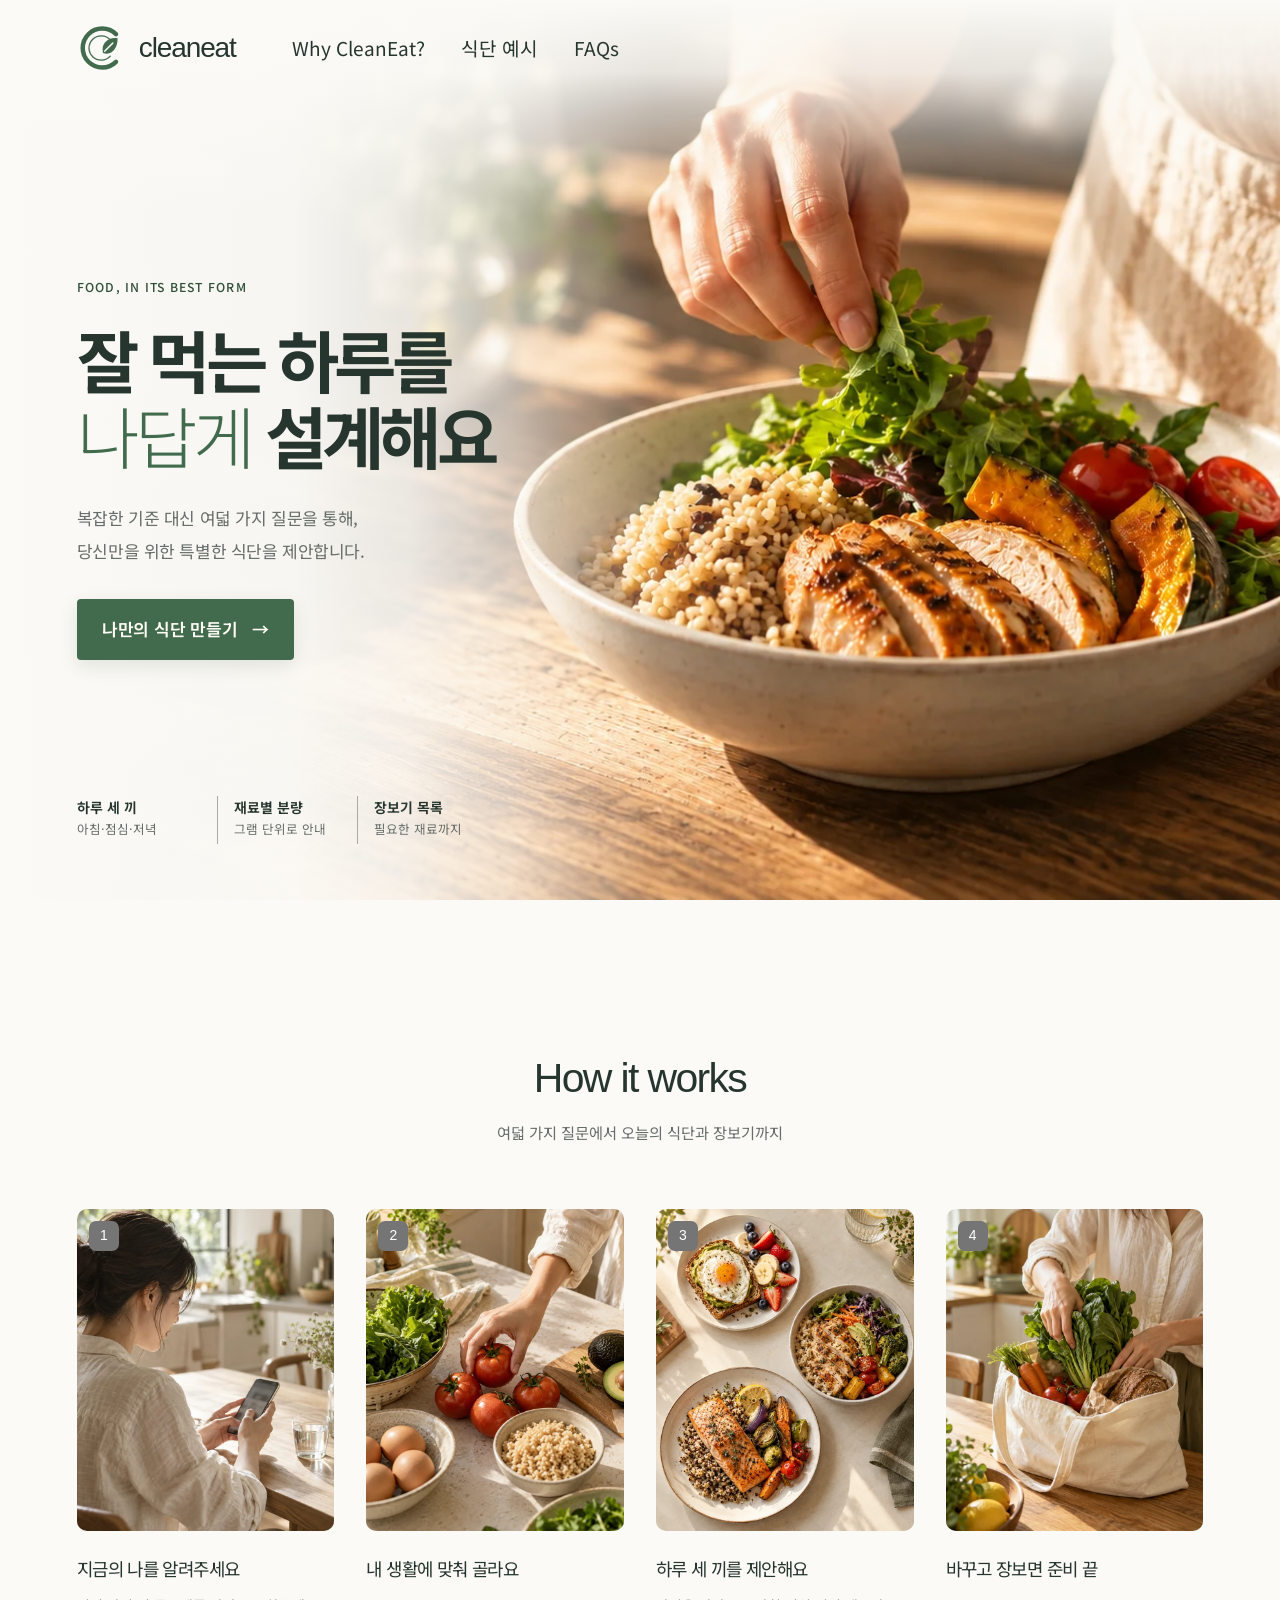
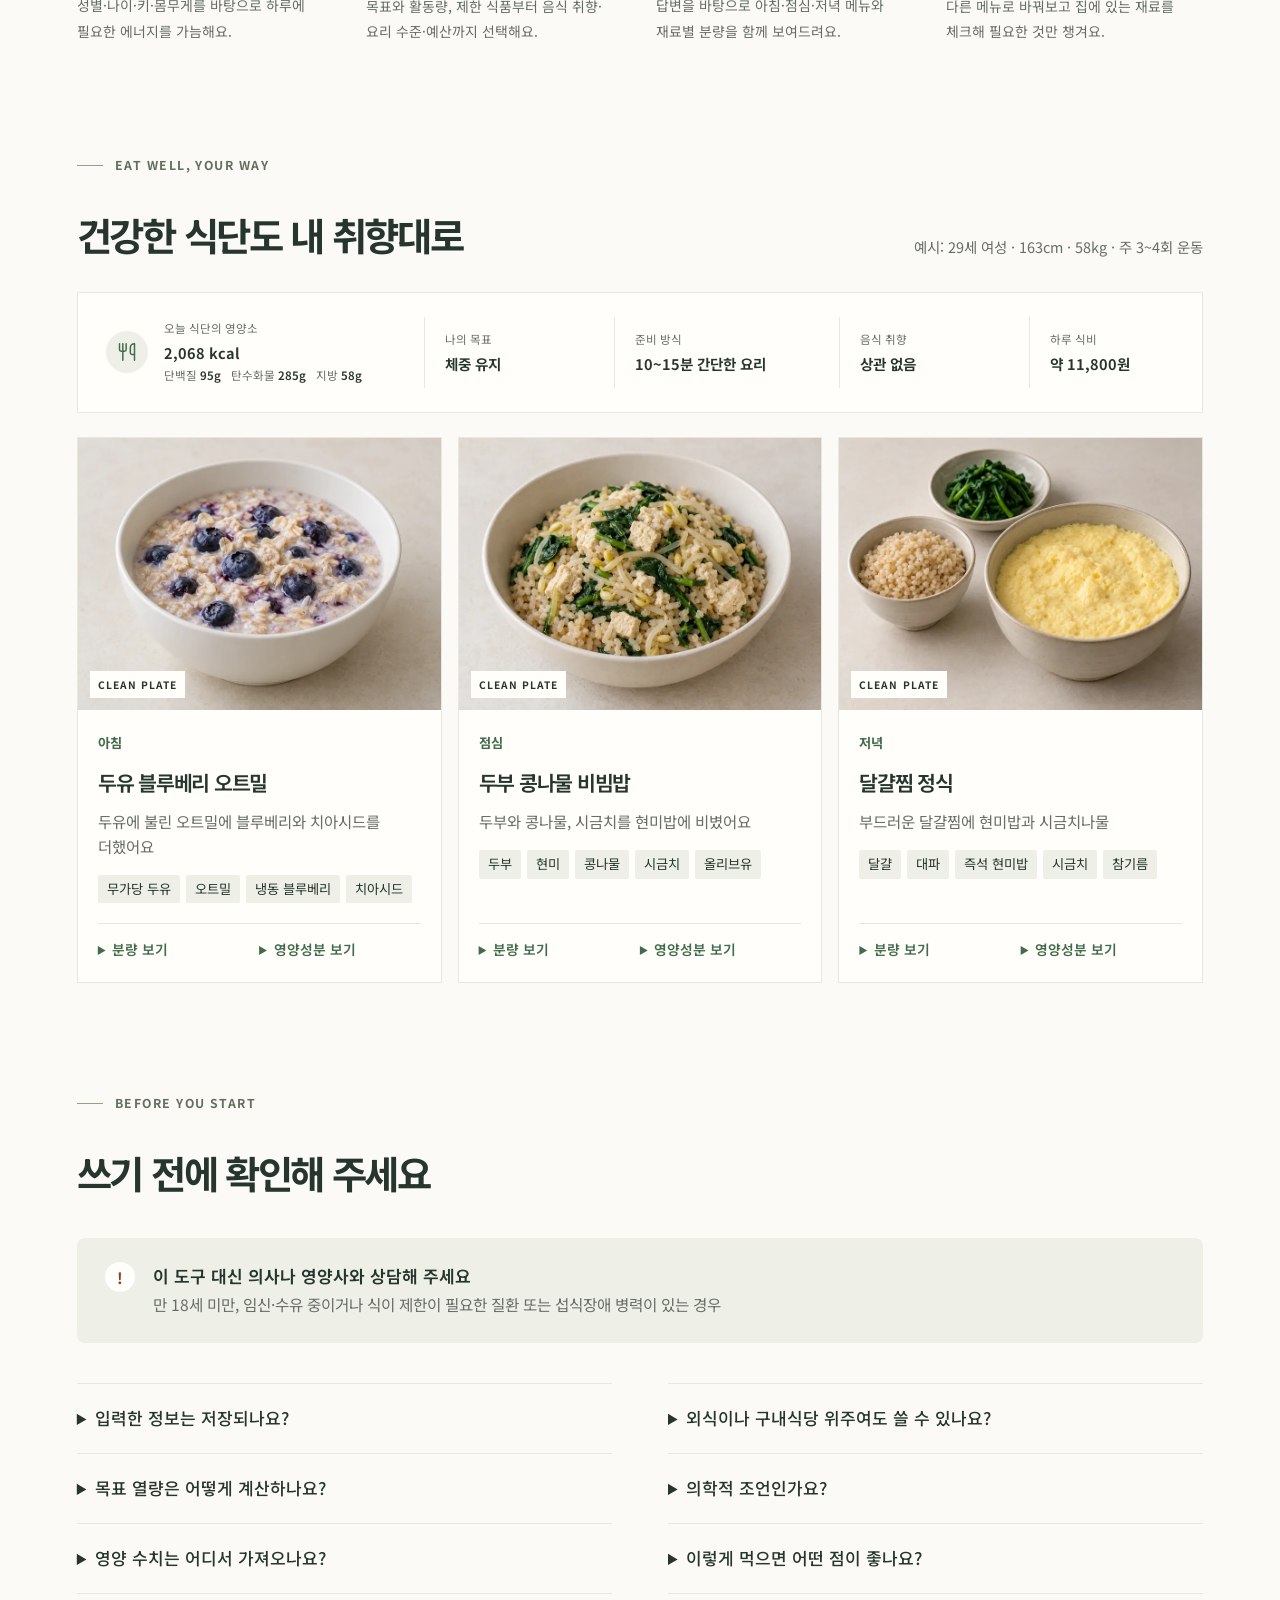
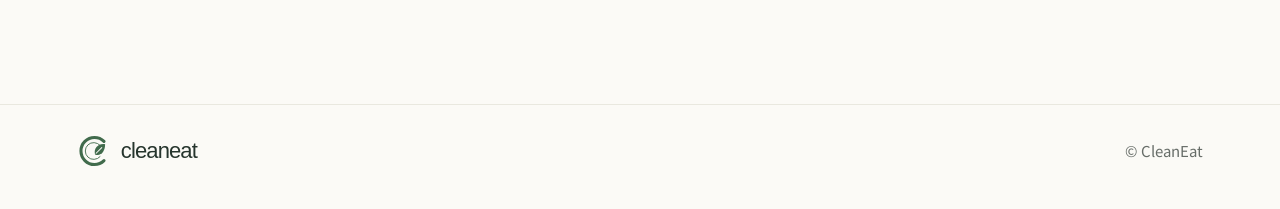
==== commit 59141161: "fix" ====
--- a/index.html
+++ b/index.html
@@ -34,7 +34,7 @@
 <link rel="stylesheet" href="css/style.css">
 </head>
 <body>
-<header><div class="w"><button class="logo" id="logo" aria-label="처음 화면으로"><svg xmlns="http://www.w3.org/2000/svg" class="logo-symbol" width="52" height="52" viewBox="0 0 64 64" fill="none" aria-hidden="true"><path d="M48 15a24 24 0 1 0 0 34" fill="none" stroke="currentColor" stroke-width="5.5" stroke-linecap="round"/><path d="M41 22a15 15 0 1 0 0 20" fill="none" stroke="currentColor" stroke-width="1.6" stroke-linecap="round"/><path d="M32 38C29 26 39 18 50 20C50 33 42 42 32 38Z" fill="currentColor"/><path d="m34 36 10-10" fill="none" stroke="#fbfaf6" stroke-width="1.8" stroke-linecap="round"/></svg><span class="logo-wordmark">cleaneat</span></button><nav class="nv" aria-label="주요 메뉴"><div class="why-nav"><button class="lk" type="button" id="why-button" aria-expanded="false" aria-controls="rules">Why CleanEat?<svg class="why-chevron" width="16" height="16" viewBox="0 0 24 24" fill="none" stroke="currentColor" stroke-width="1.8" stroke-linecap="round" stroke-linejoin="round" aria-hidden="true"><path d="m6 9 6 6 6-6"/></svg></button></div><button class="lk" type="button" data-to="example">식단 예시</button><button class="lk" type="button" data-to="faq">FAQs</button></nav></div>
+<header><div class="w"><button class="logo" id="logo" aria-label="처음 화면으로"><svg xmlns="http://www.w3.org/2000/svg" class="logo-symbol" width="52" height="52" viewBox="0 0 64 64" fill="none" aria-hidden="true"><path d="M48 15a24 24 0 1 0 0 34" fill="none" stroke="currentColor" stroke-width="5.5" stroke-linecap="round"/><path d="M41 22a15 15 0 1 0 0 20" fill="none" stroke="currentColor" stroke-width="1.6" stroke-linecap="round"/><path d="M32 38C29 26 39 18 50 20C50 33 42 42 32 38Z" fill="currentColor"/><path d="m34 36 10-10" fill="none" stroke="#fbfaf6" stroke-width="1.8" stroke-linecap="round"/></svg><span class="logo-wordmark">cleaneat</span></button><nav class="nv" aria-label="주요 메뉴"><div class="why-nav"><button class="lk" type="button" id="why-button" aria-expanded="false" aria-controls="rules">Why CleanEat?</button></div><button class="lk" type="button" data-to="example">식단 예시</button><button class="lk" type="button" data-to="faq">FAQs</button></nav></div>
 <section class="rules-popover" id="rules" hidden tabindex="-1" aria-labelledby="rules-title">
   <div class="rules-heading"><h2 id="rules-title">덜어내고, <em>제대로</em> 채우기</h2><button class="rules-close" type="button" aria-label="원칙 닫기">닫기</button></div>
   <div class="rules-columns">
--- a/css/style.css
+++ b/css/style.css
@@ -1,8 +1,8 @@
 /* CleanEat — 스타일 (색상·글꼴·레이아웃·반응형). 색은 :root 변수에서 바꿈 */
-:root{--hero-gutter:clamp(24px,6vw,120px);--hero-divider:#a7aaa6;--ver:#e2492f;--dot:#dcdcd2;--hero-rgb:251,250,246;--bg:#fbfaf6;--fg:#26352d;--mut:#676d68;--lab:#636e5f;--g:#416b4c;--gd:#304e38;--gt:#fffdf6;--card:#fffefa;--soft:#eef0e8;--line:#e9e8df;--warn:#8a3b2a;
+:root{--hero-gutter:clamp(24px,6vw,120px);--hero-divider:#a7aaa6;--hero-rgb:251,250,246;--bg:#fbfaf6;--fg:#26352d;--mut:#676d68;--lab:#636e5f;--g:#416b4c;--gd:#304e38;--gt:#fffdf6;--card:#fffefa;--soft:#eef0e8;--line:#e9e8df;--warn:#8a3b2a;
 box-sizing:border-box;padding-top:env(safe-area-inset-top,0px);padding-bottom:env(safe-area-inset-bottom,0px)}
-@media(prefers-color-scheme:dark){:root:not([data-theme="light"]){--ver:#f26a52;--dot:#3c4842;--hero-divider:#7d8981;--hero-rgb:22,28,24;--bg:#161c18;--fg:#e8eee9;--mut:#a9b8ad;--lab:#8a9685;--gd:#b4d6b9;--g:#8fbf96;--gt:#10200f;--card:#1e2620;--soft:#232c25;--line:#34403a;--warn:#e8a08f}}
-:root[data-theme="dark"]{--ver:#f26a52;--dot:#3c4842;--hero-divider:#7d8981;--hero-rgb:22,28,24;--bg:#161c18;--fg:#e8eee9;--mut:#a9b8ad;--lab:#8a9685;--gd:#b4d6b9;--g:#8fbf96;--gt:#10200f;--card:#1e2620;--soft:#232c25;--line:#34403a;--warn:#e8a08f}
+@media(prefers-color-scheme:dark){:root:not([data-theme="light"]){--hero-divider:#7d8981;--hero-rgb:22,28,24;--bg:#161c18;--fg:#e8eee9;--mut:#a9b8ad;--lab:#8a9685;--gd:#b4d6b9;--g:#8fbf96;--gt:#10200f;--card:#1e2620;--soft:#232c25;--line:#34403a;--warn:#e8a08f}}
+:root[data-theme="dark"]{--hero-divider:#7d8981;--hero-rgb:22,28,24;--bg:#161c18;--fg:#e8eee9;--mut:#a9b8ad;--lab:#8a9685;--gd:#b4d6b9;--g:#8fbf96;--gt:#10200f;--card:#1e2620;--soft:#232c25;--line:#34403a;--warn:#e8a08f}
 html{scroll-padding-top:calc(var(--header-height,80px) + 16px + env(safe-area-inset-top,0px));font-size:17px}
 *,*:before,*:after{box-sizing:inherit}
 body{margin:0;background:var(--bg);color:var(--fg);font-family:"Inter","Noto Sans KR","Apple SD Gothic Neo","Malgun Gothic",sans-serif;line-height:1.7;-webkit-font-smoothing:antialiased;word-break:keep-all;overflow-wrap:break-word}
@@ -53,7 +53,7 @@
 }
 @media(max-width:480px){header .w{gap:20px}.logo{font-size:19px;gap:8px}.nv{gap:18px}.nv .lk{font-size:.76rem}}
 /* Why CleanEat? 원칙 팝업: 마우스·키보드·터치로 같은 내용을 표시 */
-.why-nav{position:relative}#why-button{display:inline-flex;align-items:center;gap:7px}.why-chevron{display:block;flex:none;width:16px;height:16px;transition:transform .15s}.why-nav [aria-expanded="true"] .why-chevron{transform:rotate(180deg)}
+.why-nav{position:relative}
 .rules-popover{position:fixed;pointer-events:auto;left:50%;top:var(--rules-top,108px);transform:translateX(-50%);width:min(1120px,calc(100% - 48px));max-height:calc(100svh - var(--rules-top,108px) - 24px);overflow-y:auto;overscroll-behavior:contain;background:var(--card);color:var(--fg);padding:32px 36px;border:1px solid var(--line);border-radius:16px;box-shadow:0 16px 48px rgba(24,42,30,.13);z-index:70}
 .rules-popover[hidden]{display:none}.rules-heading{display:flex;justify-content:space-between;align-items:flex-start;gap:24px;margin-bottom:26px}.rules-popover h2{font-size:1.65rem;font-weight:500;line-height:1.35;letter-spacing:-.045em}
 .rules-close{flex:none;background:none;border:0;font:inherit;font-size:.78rem;color:var(--mut);padding:6px 2px;cursor:pointer}.rules-close:hover{color:var(--fg)}
@@ -69,7 +69,6 @@
 @media(max-width:1000px){.how-steps{grid-template-columns:repeat(2,minmax(0,1fr));gap:48px 32px}}
 @media(max-width:760px){.rules-columns{grid-template-columns:1fr;row-gap:26px}.rules-popover .ing{padding:24px 0 0;border-left:0;border-top:1px solid var(--line)}.rules-popover{padding:28px}.rules-heading{margin-bottom:24px}}
 @media(max-width:560px){header .w{height:auto;min-height:108px;flex-wrap:wrap;column-gap:16px;row-gap:12px;padding:16px var(--hero-gutter)}header .logo{font-size:24px}.logo-symbol{width:44px;height:44px}header .w .nv{gap:20px}header .nv .lk{font-size:.88rem}.hero{padding-top:168px}.rules-popover{width:calc(100% - 24px);padding:24px 22px;max-height:calc(100svh - var(--rules-top,120px) - 12px)}.rules-heading{gap:12px}.rules-popover h2{font-size:1.4rem}.rules-popover .ing{gap:24px 18px}.sec.how{padding-top:112px}.how-heading{margin-bottom:42px}.how-heading>p{font-size:.8rem;line-height:1.7}.how-steps{grid-template-columns:1fr;gap:48px}.how-visual{aspect-ratio:4/5}.how-steps h3{margin-top:22px}}
-@media(prefers-reduced-motion:reduce){.why-chevron{transition:none}}
 .eb{display:flex;align-items:center;gap:12px;font-size:.72rem;font-weight:700;letter-spacing:.12em;color:var(--lab);margin:0 0 34px}.eb:before{content:"";width:26px;height:1px;background:#93a287}
 [id]{scroll-margin-top:24px}
 .sec{padding:110px 0 0}
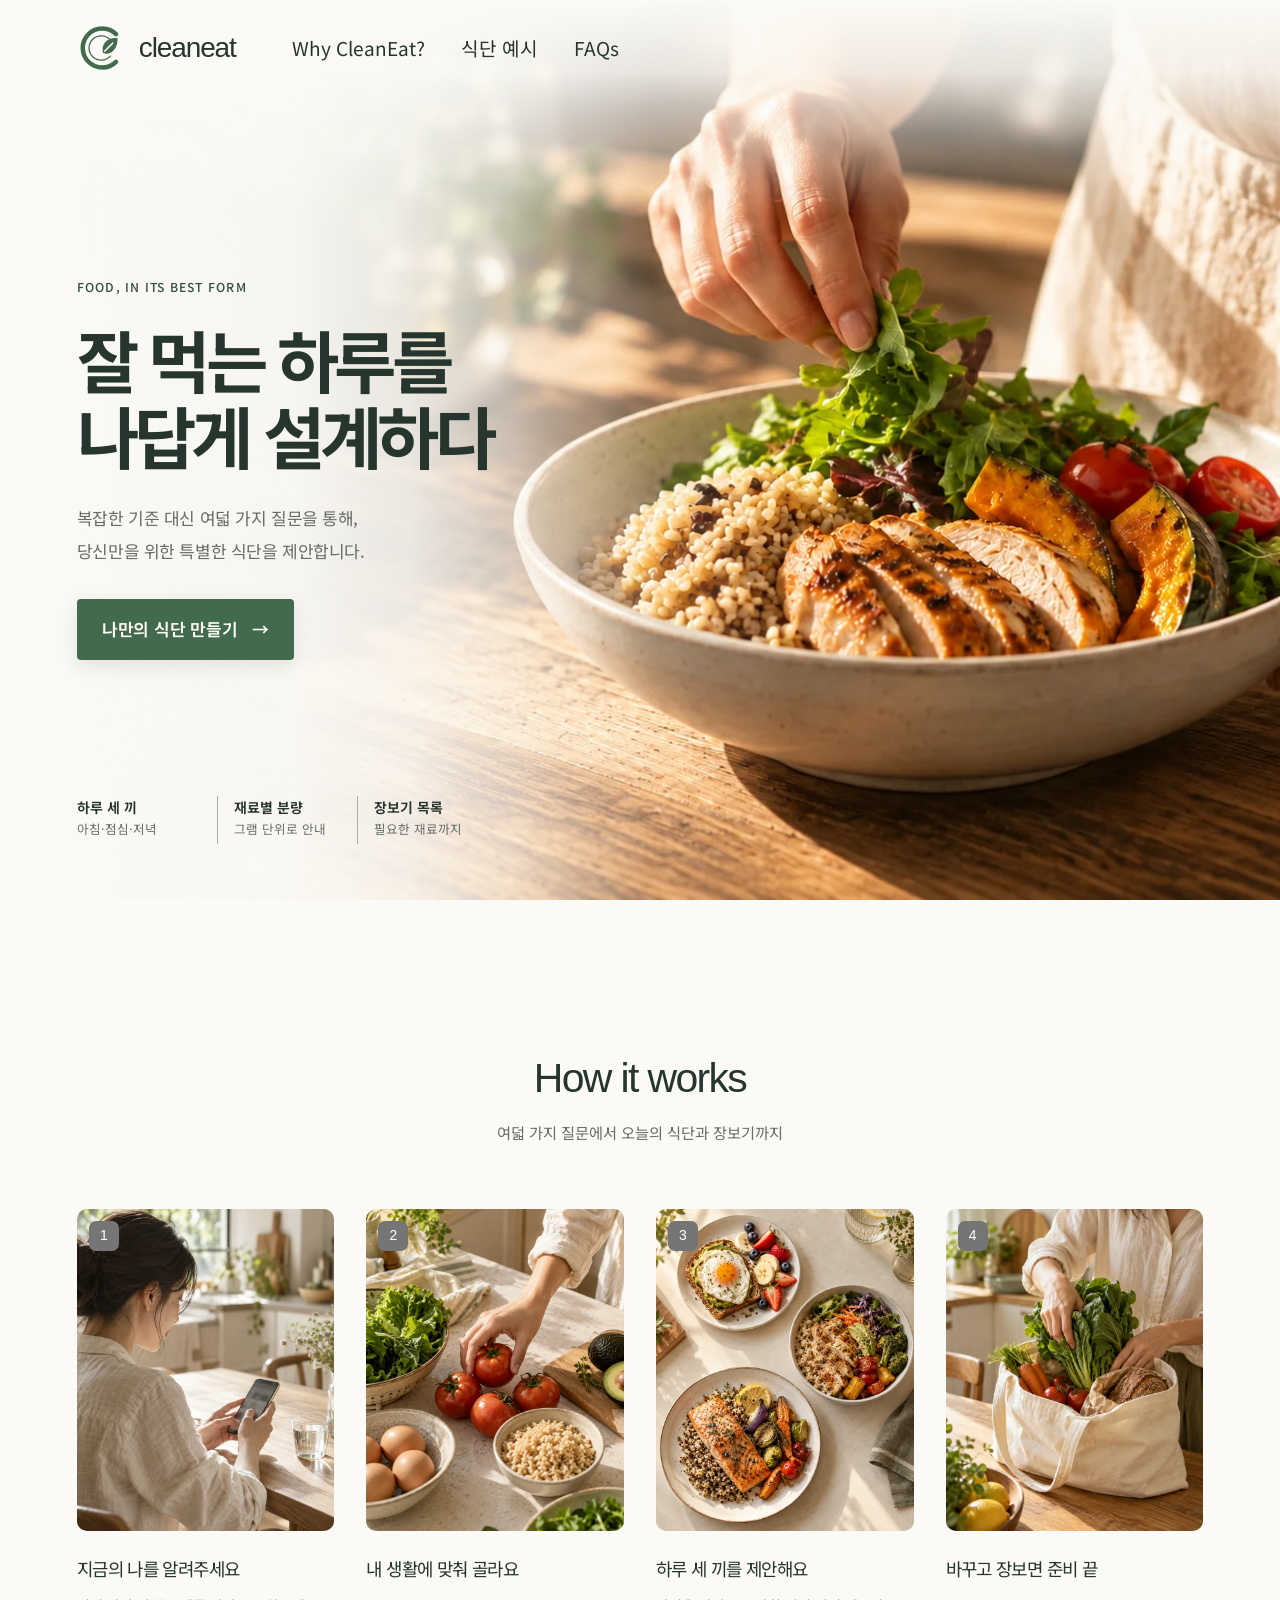
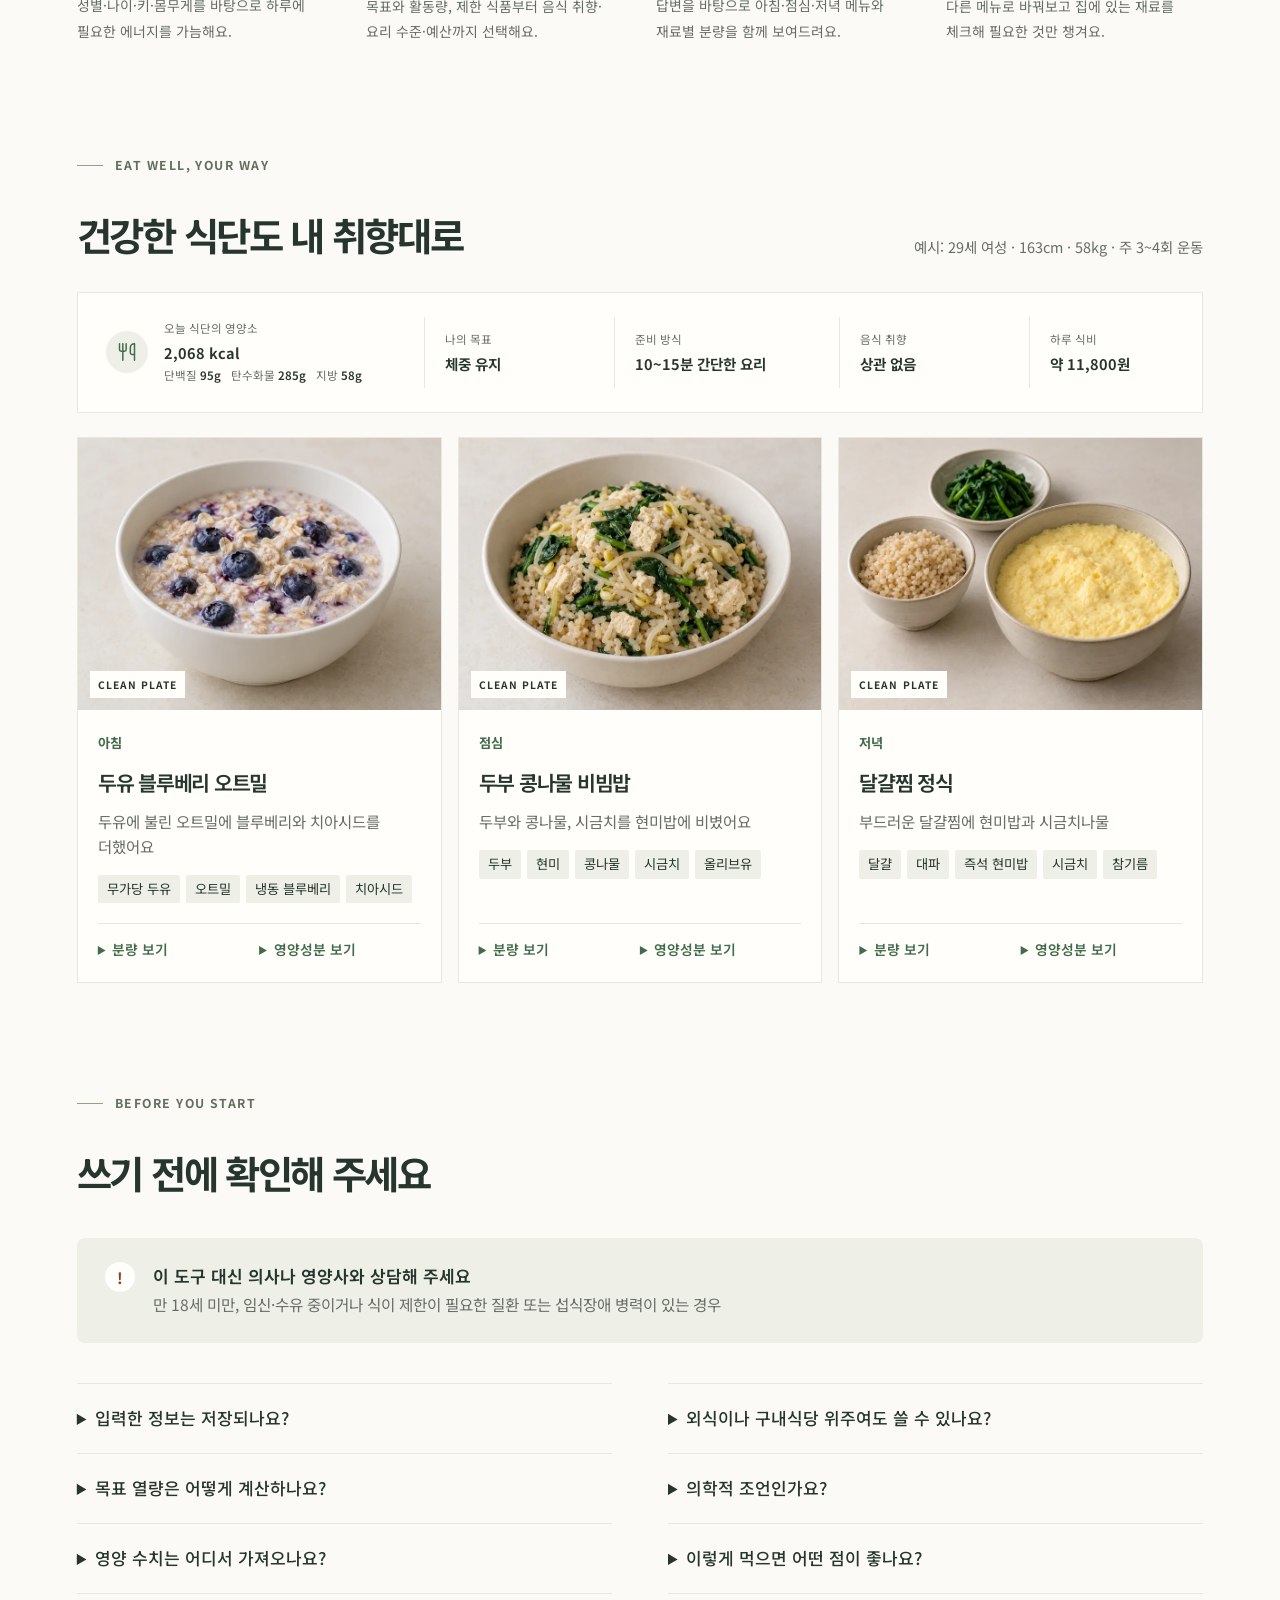
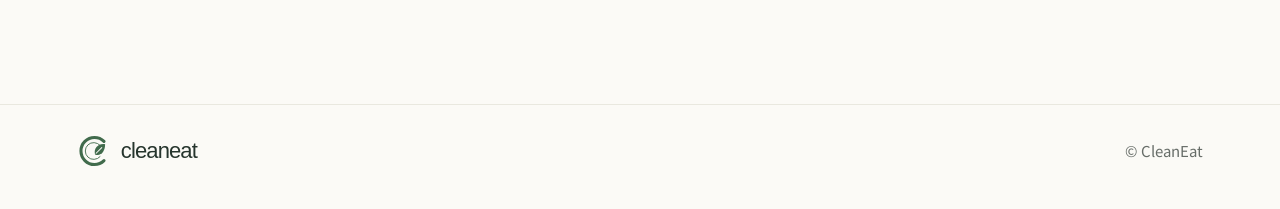
==== commit 2de8befc: "style: unify CleanEat hero heading and refresh home copy Use the same font size and weight across th" ====
--- a/index.html
+++ b/index.html
@@ -60,7 +60,7 @@
  <div class="hero-photo" aria-hidden="true"><img src="images/home-hero.webp" alt="" width="1738" height="905" fetchpriority="high" decoding="async"></div>
  <div class="ht">
   <p class="hero-eyebrow">FOOD, IN ITS BEST FORM</p>
-  <h1 id="hero-title">잘 먹는 하루를<br><em>나답게</em> 설계해요</h1>
+  <h1 id="hero-title">잘 먹는 하루를<br>나답게 설계하다</h1>
   <p class="lead">복잡한 기준 대신 여덟 가지 질문을 통해,<br>당신만을 위한 특별한 식단을 제안합니다.</p>
   <button class="btn" data-go>나만의 식단 만들기 <span aria-hidden="true">→</span></button>
  </div>
@@ -131,3 +131,4 @@
 <script src="js/main.js"></script>
 </body>
 </html>
+
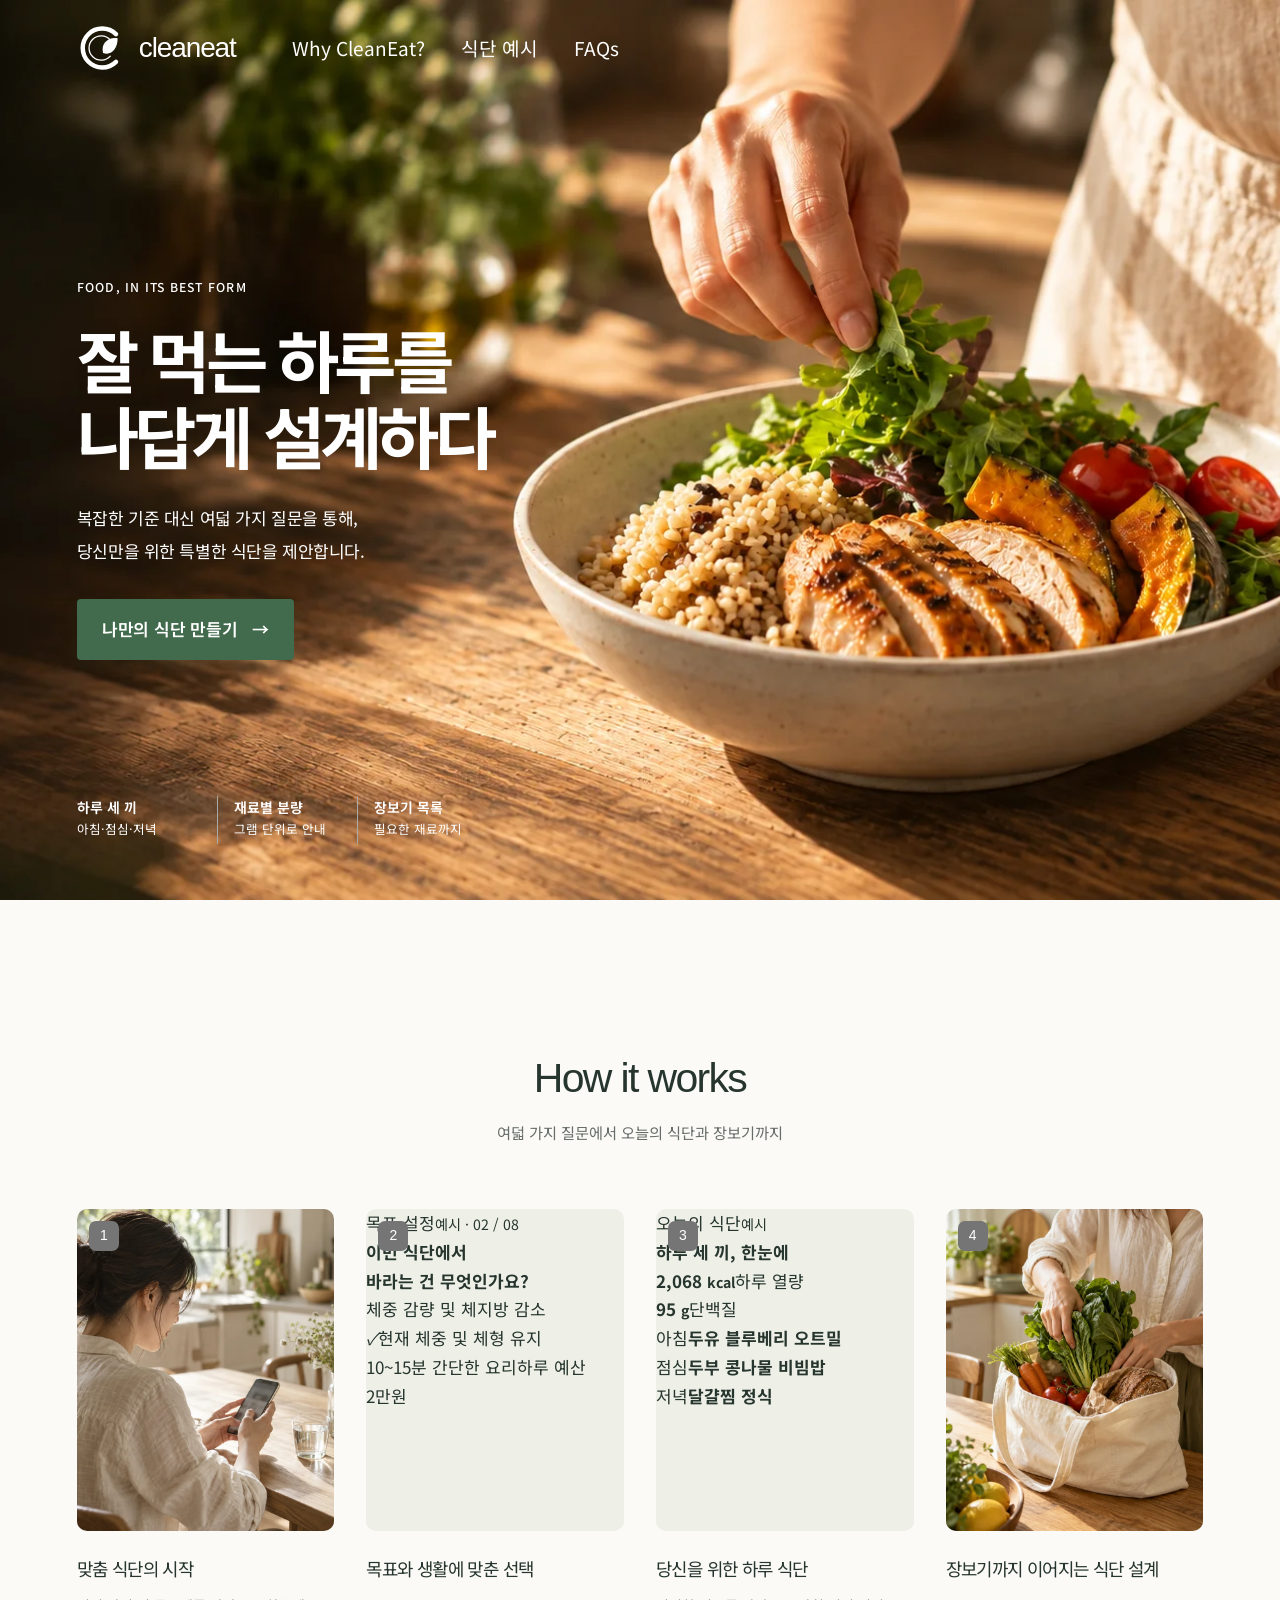
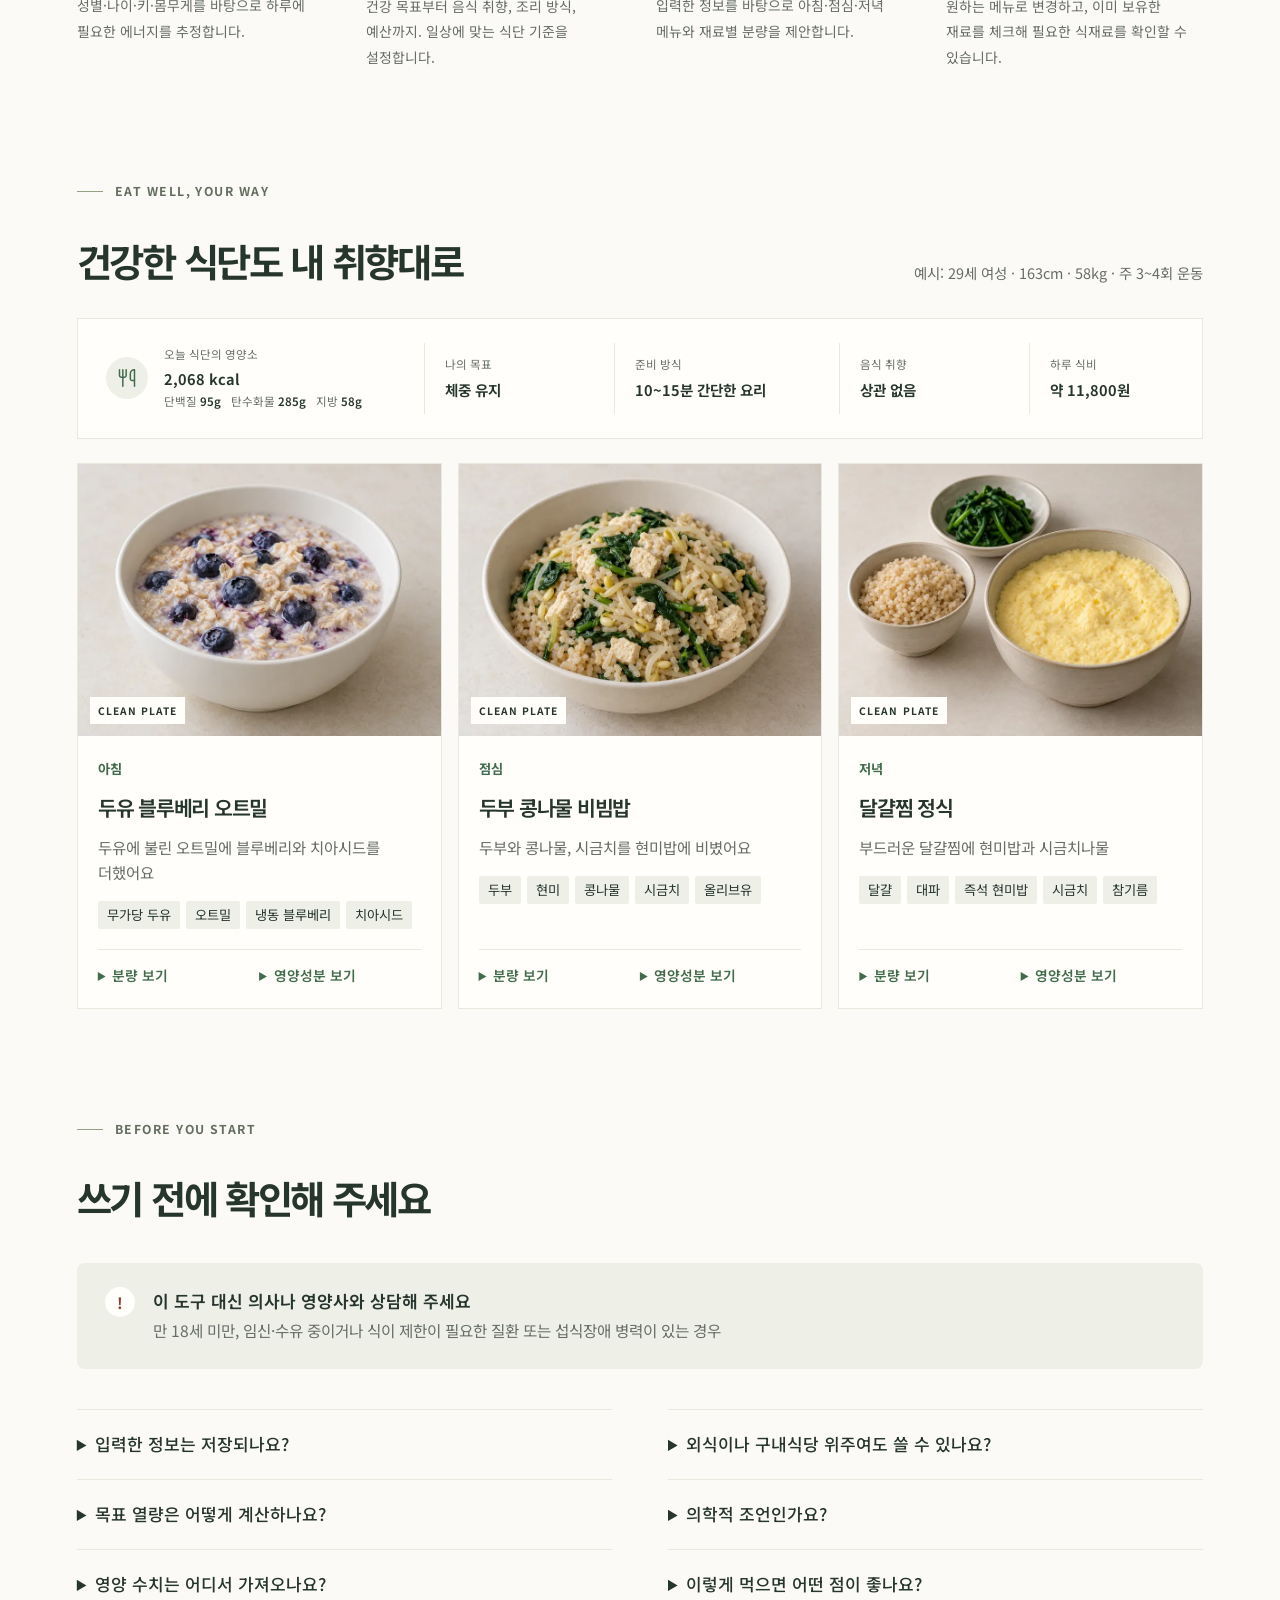
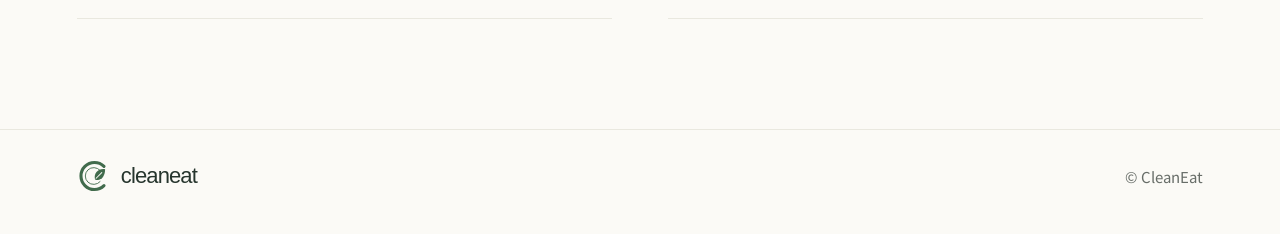
==== commit 602964a6: "design: explain CleanEat with service preview cards Replace four lifestyle photos with two photo ove" ====
--- a/index.html
+++ b/index.html
@@ -77,20 +77,54 @@
   <div class="how-heading"><h2 id="how-title">How it works</h2><p>여덟 가지 질문에서 오늘의 식단과 장보기까지</p></div>
   <ol class="how-steps">
    <li>
-    <div class="how-visual" aria-hidden="true"><img src="images/how-about-you.webp" alt="" width="800" height="1000" loading="lazy"><span class="how-number">1</span></div>
-    <h3>지금의 나를 알려주세요</h3><p>성별·나이·키·몸무게를 바탕으로 하루에 필요한 에너지를 가늠해요.</p>
+    <div class="how-visual how-profile" aria-hidden="true">
+     <img src="images/how-about-you.webp" alt="" width="800" height="1000" loading="lazy">
+     <span class="how-number">1</span>
+     <div class="how-panel how-profile-panel">
+      <div class="how-panel-top"><span>기본 정보</span><small>예시 · 01 / 08</small></div>
+      <strong class="how-panel-title">식단 설계의 출발점</strong>
+      <div class="how-fields"><div><span>나이</span><b>29 <small>세</small></b></div><div><span>키</span><b>163 <small>cm</small></b></div><div><span>몸무게</span><b>58 <small>kg</small></b></div></div>
+      <div class="how-progress"><i></i></div>
+     </div>
+    </div>
+    <h3>맞춤 식단의 시작</h3><p>성별·나이·키·몸무게를 바탕으로 하루에 필요한 에너지를 추정합니다.</p>
    </li>
    <li>
-    <div class="how-visual" aria-hidden="true"><img src="images/how-your-preferences.webp" alt="" width="800" height="1000" loading="lazy"><span class="how-number">2</span></div>
-    <h3>내 생활에 맞춰 골라요</h3><p>목표와 활동량, 제한 식품부터 음식 취향·요리 수준·예산까지 선택해요.</p>
+    <div class="how-visual how-preferences" aria-hidden="true">
+     <span class="how-number">2</span>
+     <div class="how-panel how-question-panel">
+      <div class="how-panel-top"><span>목표 설정</span><small>예시 · 02 / 08</small></div>
+      <strong class="how-panel-title">이번 식단에서<br>바라는 건 무엇인가요?</strong>
+      <div class="how-option"><i></i><span>체중 감량 및 체지방 감소</span></div>
+      <div class="how-option is-selected"><i>✓</i><span>현재 체중 및 체형 유지</span></div>
+      <div class="how-chips"><span>10~15분 간단한 요리</span><span>하루 예산 2만원</span></div>
+     </div>
+    </div>
+    <h3>목표와 생활에 맞춘 선택</h3><p>건강 목표부터 음식 취향, 조리 방식, 예산까지. 일상에 맞는 식단 기준을 설정합니다.</p>
    </li>
    <li>
-    <div class="how-visual" aria-hidden="true"><img src="images/how-your-day.webp" alt="" width="800" height="1000" loading="lazy"><span class="how-number">3</span></div>
-    <h3>하루 세 끼를 제안해요</h3><p>답변을 바탕으로 아침·점심·저녁 메뉴와 재료별 분량을 함께 보여드려요.</p>
+    <div class="how-visual how-day" aria-hidden="true">
+     <span class="how-number">3</span>
+     <div class="how-panel how-result-panel">
+      <div class="how-panel-top"><span>오늘의 식단</span><small>예시</small></div>
+      <strong class="how-panel-title">하루 세 끼, 한눈에</strong>
+      <div class="how-nutrition"><div><b>2,068 <small>kcal</small></b><span>하루 열량</span></div><div><b>95 <small>g</small></b><span>단백질</span></div></div>
+      <div class="how-meals"><div><span>아침</span><b>두유 블루베리 오트밀</b></div><div><span>점심</span><b>두부 콩나물 비빔밥</b></div><div><span>저녁</span><b>달걀찜 정식</b></div></div>
+     </div>
+    </div>
+    <h3>당신을 위한 하루 식단</h3><p>입력한 정보를 바탕으로 아침·점심·저녁 메뉴와 재료별 분량을 제안합니다.</p>
    </li>
    <li>
-    <div class="how-visual" aria-hidden="true"><img src="images/how-shopping.webp" alt="" width="800" height="1000" loading="lazy"><span class="how-number">4</span></div>
-    <h3>바꾸고 장보면 준비 끝</h3><p>다른 메뉴로 바꿔보고 집에 있는 재료를 체크해 필요한 것만 챙겨요.</p>
+    <div class="how-visual how-shopping" aria-hidden="true">
+     <img src="images/how-shopping.webp" alt="" width="800" height="1000" loading="lazy">
+     <span class="how-number">4</span>
+     <div class="how-panel how-shopping-panel">
+      <div class="how-panel-top"><span>오늘의 장보기</span><small>예시 · 일부 항목</small></div>
+      <strong class="how-panel-title">필요한 재료만 간편하게</strong>
+      <div class="how-groceries"><div class="is-checked"><i>✓</i><span>무가당 두유</span><b>270g</b></div><div><i></i><span>두부</span><b>220g</b></div><div><i></i><span>콩나물</span><b>145g</b></div><div><i></i><span>달걀</span><b>200g</b></div></div>
+     </div>
+    </div>
+    <h3>장보기까지 이어지는 식단 설계</h3><p>원하는 메뉴로 변경하고, 이미 보유한 재료를 체크해 필요한 식재료를 확인할 수 있습니다.</p>
    </li>
   </ol>
  </section>
--- a/css/style.css
+++ b/css/style.css
@@ -1,8 +1,8 @@
 /* CleanEat — 스타일 (색상·글꼴·레이아웃·반응형). 색은 :root 변수에서 바꿈 */
-:root{--hero-gutter:clamp(24px,6vw,120px);--hero-divider:#a7aaa6;--hero-rgb:251,250,246;--bg:#fbfaf6;--fg:#26352d;--mut:#676d68;--lab:#636e5f;--g:#416b4c;--gd:#304e38;--gt:#fffdf6;--card:#fffefa;--soft:#eef0e8;--line:#e9e8df;--warn:#8a3b2a;
+:root{--hero-gutter:clamp(24px,6vw,120px);--hero-divider:#a7aaa6;--bg:#fbfaf6;--fg:#26352d;--mut:#676d68;--lab:#636e5f;--g:#416b4c;--gd:#304e38;--gt:#fffdf6;--card:#fffefa;--soft:#eef0e8;--line:#e9e8df;--warn:#8a3b2a;
 box-sizing:border-box;padding-top:env(safe-area-inset-top,0px);padding-bottom:env(safe-area-inset-bottom,0px)}
-@media(prefers-color-scheme:dark){:root:not([data-theme="light"]){--hero-divider:#7d8981;--hero-rgb:22,28,24;--bg:#161c18;--fg:#e8eee9;--mut:#a9b8ad;--lab:#8a9685;--gd:#b4d6b9;--g:#8fbf96;--gt:#10200f;--card:#1e2620;--soft:#232c25;--line:#34403a;--warn:#e8a08f}}
-:root[data-theme="dark"]{--hero-divider:#7d8981;--hero-rgb:22,28,24;--bg:#161c18;--fg:#e8eee9;--mut:#a9b8ad;--lab:#8a9685;--gd:#b4d6b9;--g:#8fbf96;--gt:#10200f;--card:#1e2620;--soft:#232c25;--line:#34403a;--warn:#e8a08f}
+@media(prefers-color-scheme:dark){:root:not([data-theme="light"]){--hero-divider:#7d8981;--bg:#161c18;--fg:#e8eee9;--mut:#a9b8ad;--lab:#8a9685;--gd:#b4d6b9;--g:#8fbf96;--gt:#10200f;--card:#1e2620;--soft:#232c25;--line:#34403a;--warn:#e8a08f}}
+:root[data-theme="dark"]{--hero-divider:#7d8981;--bg:#161c18;--fg:#e8eee9;--mut:#a9b8ad;--lab:#8a9685;--gd:#b4d6b9;--g:#8fbf96;--gt:#10200f;--card:#1e2620;--soft:#232c25;--line:#34403a;--warn:#e8a08f}
 html{scroll-padding-top:calc(var(--header-height,80px) + 16px + env(safe-area-inset-top,0px));font-size:17px}
 *,*:before,*:after{box-sizing:inherit}
 body{margin:0;background:var(--bg);color:var(--fg);font-family:"Inter","Noto Sans KR","Apple SD Gothic Neo","Malgun Gothic",sans-serif;line-height:1.7;-webkit-font-smoothing:antialiased;word-break:keep-all;overflow-wrap:break-word}
@@ -32,20 +32,22 @@
 /* 사진과 글자를 분리해 화면 크기·테마가 바뀌어도 선명하게 표시 */
 .hero{position:relative;isolation:isolate;display:flex;align-items:center;min-height:clamp(700px,100svh,1100px);padding:150px var(--hero-gutter) 112px;overflow:hidden;background:var(--bg)}
 .hero-photo{position:absolute;inset:0;z-index:-2}.hero-photo img{display:block;width:100%;height:100%;object-fit:cover;object-position:center}
-.hero:before{content:"";position:absolute;inset:0;z-index:-1;pointer-events:none;background:linear-gradient(180deg,rgba(var(--hero-rgb),1),rgba(var(--hero-rgb),.88) 8%,rgba(var(--hero-rgb),0) 24%),linear-gradient(90deg,rgba(var(--hero-rgb),1),rgba(var(--hero-rgb),.98) 23%,rgba(var(--hero-rgb),.9) 32%,rgba(var(--hero-rgb),.68) 40%,rgba(var(--hero-rgb),.16) 51%,rgba(var(--hero-rgb),0) 62%)}
 .ht{max-width:700px}.hero-eyebrow{font-size:.72rem;font-weight:500;letter-spacing:.1em;line-height:1.5;color:var(--gd);margin-bottom:24px}
 .hero h1{font-size:clamp(48px,5.3vw,92px);line-height:1.12;white-space:nowrap}
 .hero p.lead{margin:28px 0 32px;color:var(--mut);letter-spacing:-.025em;line-height:1.95}
 .hero-benefits{position:absolute;left:var(--hero-gutter);bottom:56px;width:min(420px,calc(100% - 2*var(--hero-gutter)));display:grid;grid-template-columns:repeat(3,minmax(0,1fr));list-style:none;padding:0;margin:0;letter-spacing:normal;word-spacing:normal}
 .hero-benefits li{min-width:0;min-height:48px;padding-right:16px}.hero-benefits li+li{border-left:1px solid var(--hero-divider);padding-left:16px}
 .hero-benefits strong{display:block;font-size:.82rem;font-weight:650;line-height:1.6}.hero-benefits span{display:block;color:var(--mut);font-size:.74rem;line-height:1.7}
+@media screen{
+ .hero,.hero-eyebrow,.hero p.lead,.hero-benefits span,.hero .btn{color:#fff}
+ header:not([data-surface="solid"]) :is(.logo,.logo-symbol,.nv .lk){color:#fff}
+}
 @media(max-width:760px){
  :root{--hero-gutter:24px}
  header .w{gap:32px}
  .hero-benefits{bottom:24px}.hero-benefits li{padding-right:12px}.hero-benefits li+li{padding-left:12px}.hero-benefits strong{font-size:.76rem}.hero-benefits span{font-size:.68rem}
  .hero{min-height:max(860px,100svh);align-items:flex-start;padding:138px 24px 48px}
- .hero-photo{top:310px}.hero-photo img{object-position:69% center}
- .hero:before{background:linear-gradient(180deg,rgba(var(--hero-rgb),1) 0%,rgba(var(--hero-rgb),1) 34%,rgba(var(--hero-rgb),.94) 43%,rgba(var(--hero-rgb),.5) 54%,rgba(var(--hero-rgb),0) 70%),linear-gradient(0deg,rgba(var(--hero-rgb),1),rgba(var(--hero-rgb),0) 18%)}
+ .hero-photo img{object-position:69% center}
  .ht{max-width:100%}.hero-eyebrow{font-size:.65rem;letter-spacing:.08em;margin-bottom:22px}
  .hero h1{font-size:clamp(32px,9.5vw,56px);line-height:1.2}
  .hero p.lead{font-size:.88rem;line-height:1.95;margin:24px 0 28px}
@@ -206,7 +208,7 @@
  .rules-popover{display:none!important}.how-steps{grid-template-columns:repeat(4,minmax(0,1fr))}.how-visual{display:none}.how-heading{margin-bottom:5mm}
  .w{max-width:none;padding:0}header .w{height:14mm}.nv,.swp,#res #re,#res .foot,.sr-only{display:none}
  header{position:static;background:none;border:0}header .w{width:100%;max-width:none;height:14mm;min-height:0;padding:0;transform:none;transition:none;border:0;outline:0;border-radius:0;box-shadow:none;background:none;backdrop-filter:none}html:is([data-v="quiz"],[data-v="res"]) main{padding-top:0}
- .hero{min-height:0;display:block;padding:6mm 1mm}.hero-photo,.hero:before,.hero-benefits{display:none}.hero h1{font-size:30pt}.hero p.lead{margin:5mm 0}.hero-eyebrow{margin-bottom:4mm}
+ .hero{min-height:0;display:block;padding:6mm 1mm}.hero-photo,.hero-benefits{display:none}.hero h1{font-size:30pt}.hero p.lead{margin:5mm 0}.hero-eyebrow{margin-bottom:4mm}
  #res{padding-top:6mm;padding-bottom:0}.rh .eb{margin-bottom:3mm}.rh h2{font-size:20pt}.stat{margin-top:3mm}
  #res .sumt{display:grid;grid-template-columns:repeat(4,minmax(0,1fr));padding:0;margin-top:5mm;break-inside:avoid}
  #res .sumt>div{padding:3mm;border-left:0;border-top:1px solid var(--line)}
@@ -225,3 +227,4 @@
  .q .nav{position:static;box-shadow:none}.qg{display:block}.jn{display:none}#quiz{padding-bottom:0}
  footer{margin-top:5mm;padding:3mm 0}
 }
+
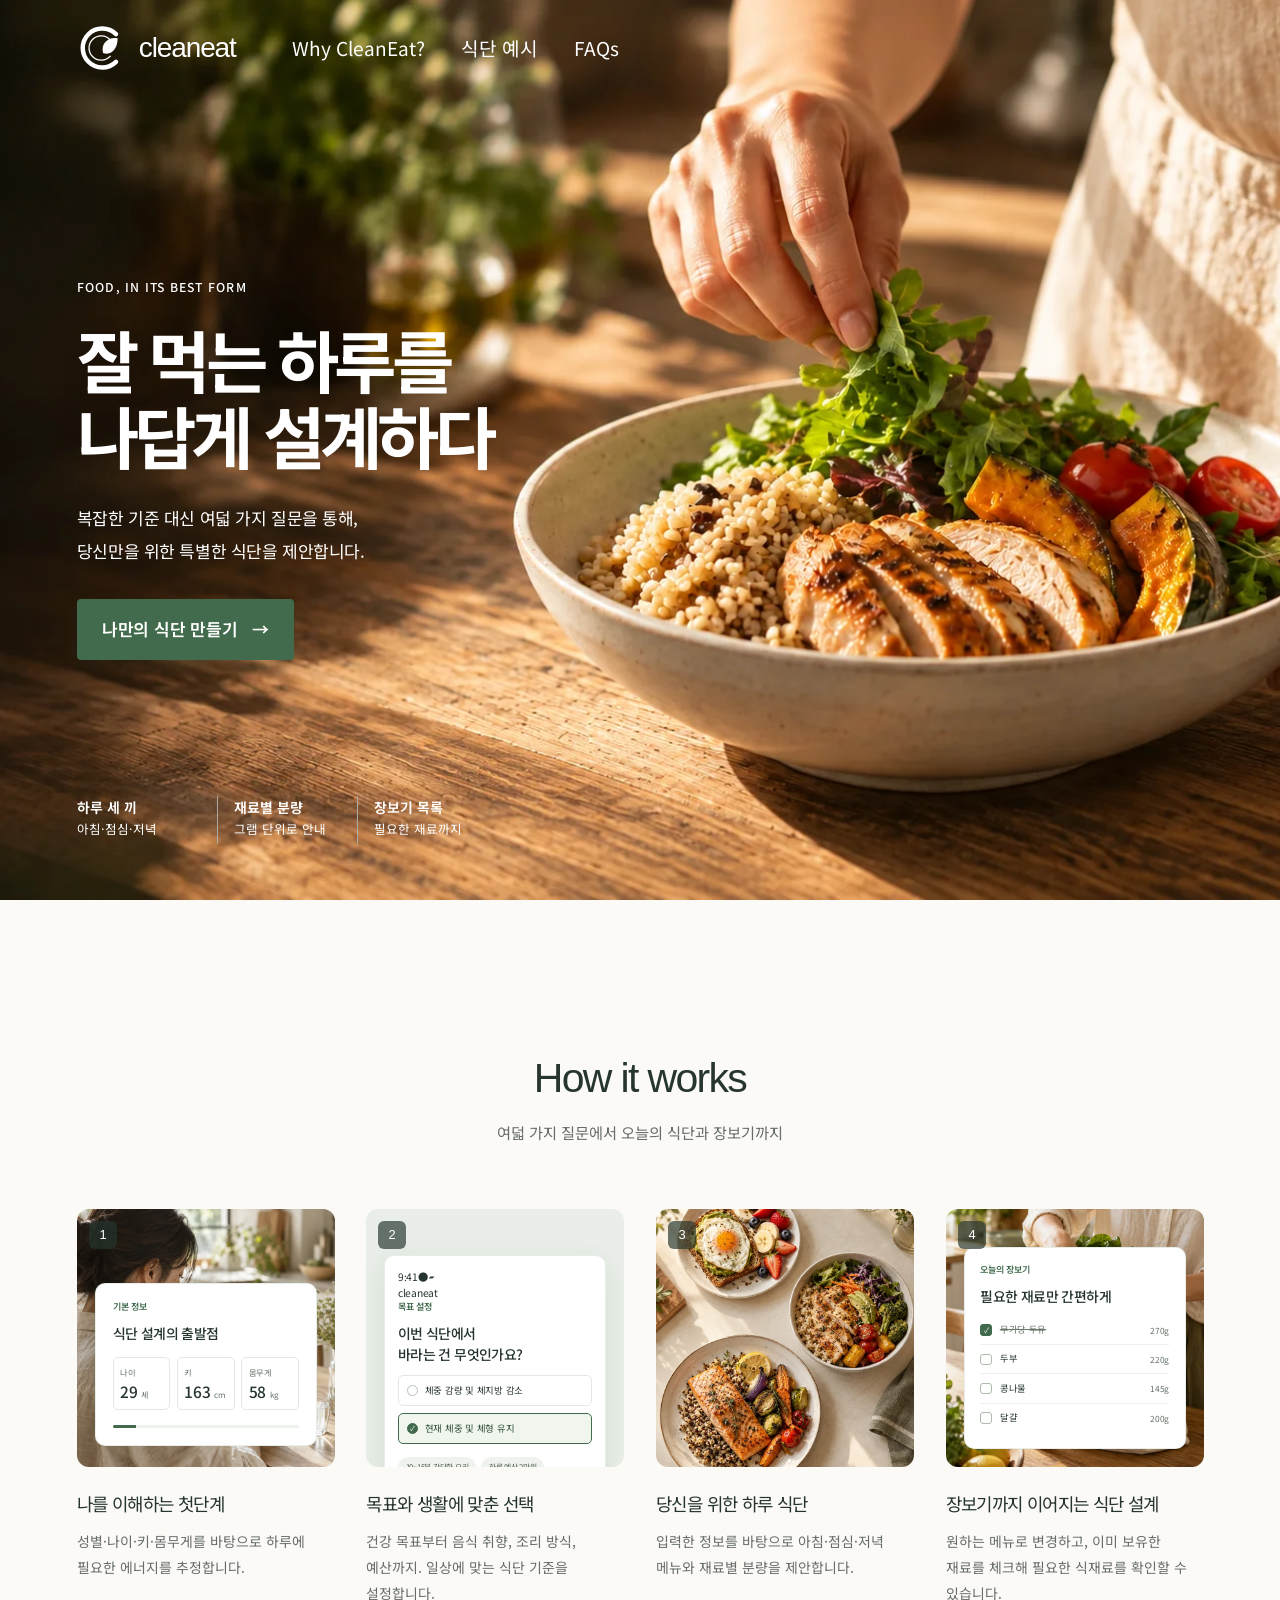
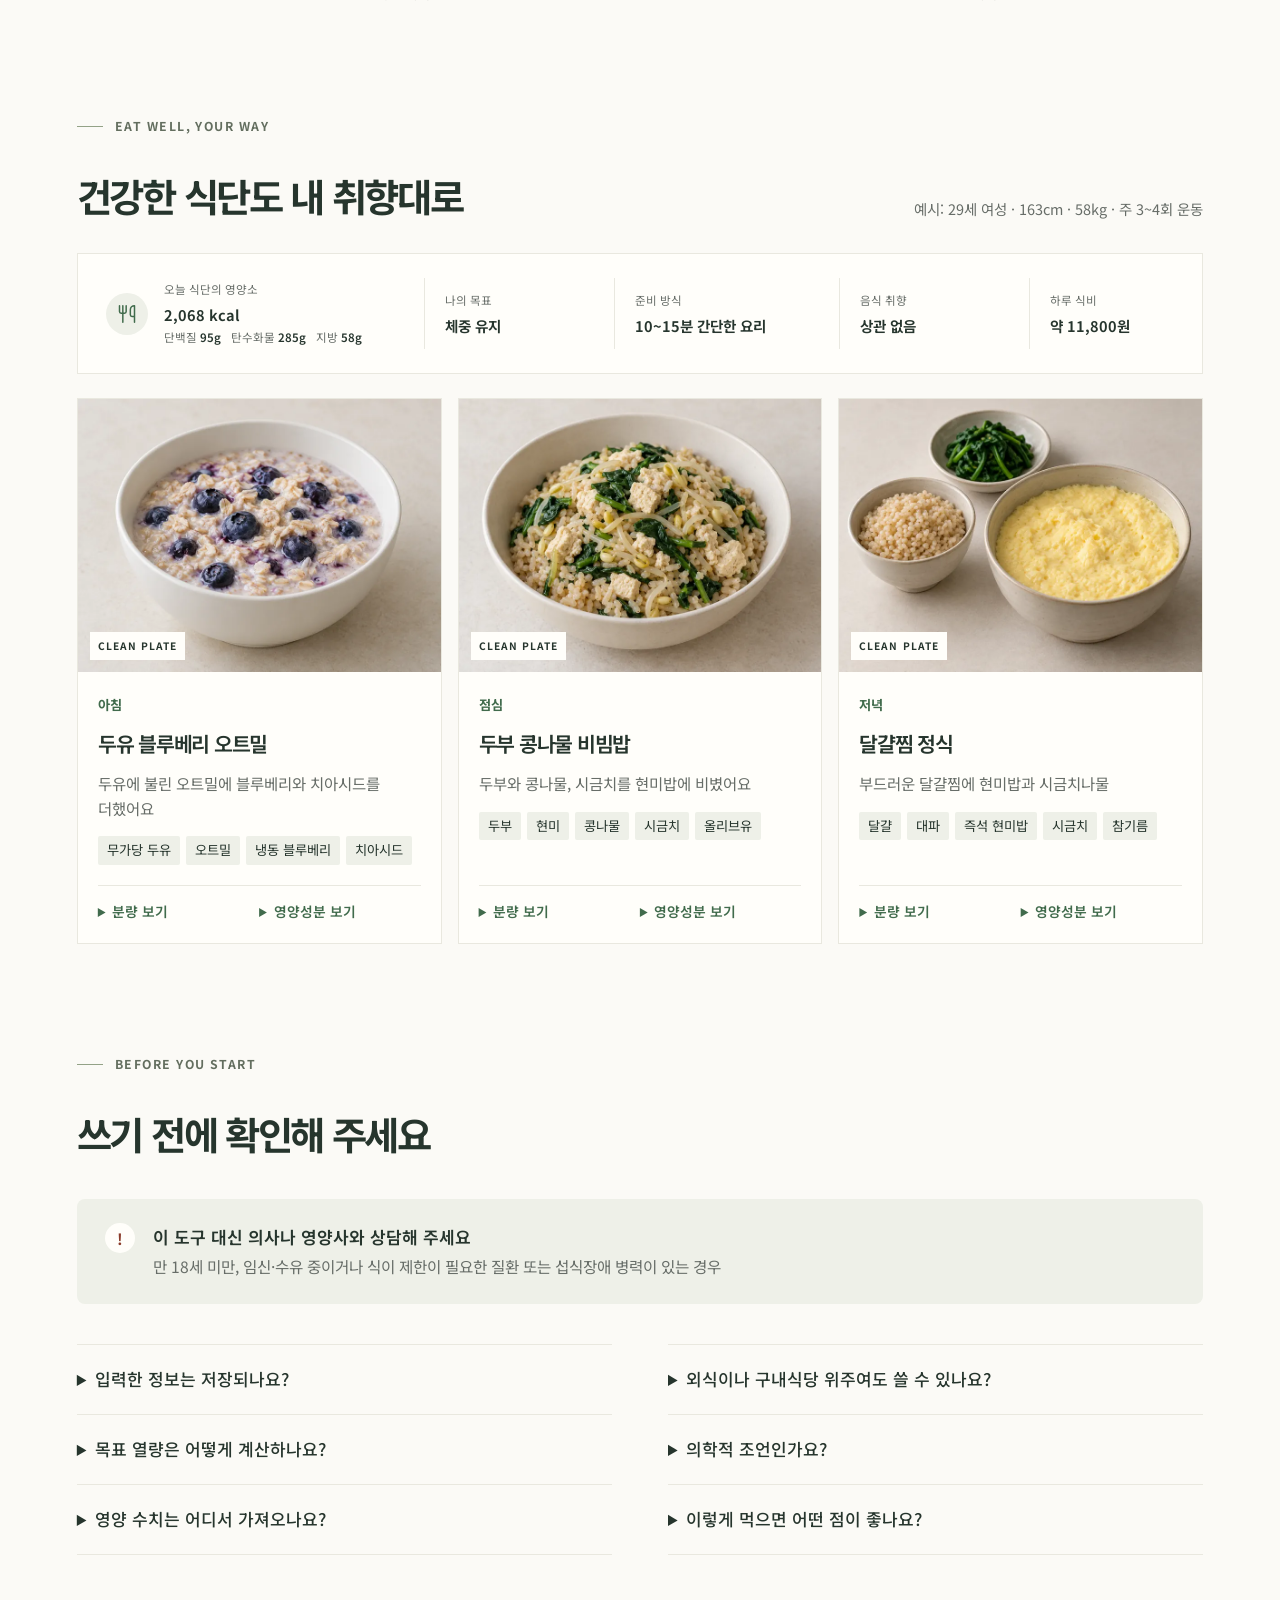
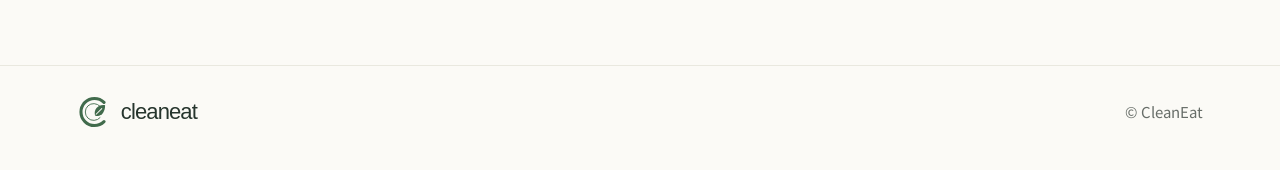
==== commit 7fc59ebe: "design: align how-it-works with reference layout Restore the three-meal photo, use a phone-style que" ====
--- a/index.html
+++ b/index.html
@@ -81,19 +81,20 @@
      <img src="images/how-about-you.webp" alt="" width="800" height="1000" loading="lazy">
      <span class="how-number">1</span>
      <div class="how-panel how-profile-panel">
-      <div class="how-panel-top"><span>기본 정보</span><small>예시 · 01 / 08</small></div>
+      <div class="how-panel-top"><span>기본 정보</span></div>
       <strong class="how-panel-title">식단 설계의 출발점</strong>
       <div class="how-fields"><div><span>나이</span><b>29 <small>세</small></b></div><div><span>키</span><b>163 <small>cm</small></b></div><div><span>몸무게</span><b>58 <small>kg</small></b></div></div>
       <div class="how-progress"><i></i></div>
      </div>
     </div>
-    <h3>맞춤 식단의 시작</h3><p>성별·나이·키·몸무게를 바탕으로 하루에 필요한 에너지를 추정합니다.</p>
+    <h3>나를 이해하는 첫단계</h3><p>성별·나이·키·몸무게를 바탕으로 하루에 필요한 에너지를 추정합니다.</p>
    </li>
    <li>
     <div class="how-visual how-preferences" aria-hidden="true">
      <span class="how-number">2</span>
      <div class="how-panel how-question-panel">
-      <div class="how-panel-top"><span>목표 설정</span><small>예시 · 02 / 08</small></div>
+      <div class="how-phone-status"><span>9:41</span><span>● ▰</span></div><div class="how-phone-brand">cleaneat</div>
+      <div class="how-panel-top"><span>목표 설정</span></div>
       <strong class="how-panel-title">이번 식단에서<br>바라는 건 무엇인가요?</strong>
       <div class="how-option"><i></i><span>체중 감량 및 체지방 감소</span></div>
       <div class="how-option is-selected"><i>✓</i><span>현재 체중 및 체형 유지</span></div>
@@ -105,12 +106,7 @@
    <li>
     <div class="how-visual how-day" aria-hidden="true">
      <span class="how-number">3</span>
-     <div class="how-panel how-result-panel">
-      <div class="how-panel-top"><span>오늘의 식단</span><small>예시</small></div>
-      <strong class="how-panel-title">하루 세 끼, 한눈에</strong>
-      <div class="how-nutrition"><div><b>2,068 <small>kcal</small></b><span>하루 열량</span></div><div><b>95 <small>g</small></b><span>단백질</span></div></div>
-      <div class="how-meals"><div><span>아침</span><b>두유 블루베리 오트밀</b></div><div><span>점심</span><b>두부 콩나물 비빔밥</b></div><div><span>저녁</span><b>달걀찜 정식</b></div></div>
-     </div>
+     <img src="images/how-your-day.webp" alt="" width="800" height="1000" loading="lazy">
     </div>
     <h3>당신을 위한 하루 식단</h3><p>입력한 정보를 바탕으로 아침·점심·저녁 메뉴와 재료별 분량을 제안합니다.</p>
    </li>
@@ -119,7 +115,7 @@
      <img src="images/how-shopping.webp" alt="" width="800" height="1000" loading="lazy">
      <span class="how-number">4</span>
      <div class="how-panel how-shopping-panel">
-      <div class="how-panel-top"><span>오늘의 장보기</span><small>예시 · 일부 항목</small></div>
+      <div class="how-panel-top"><span>오늘의 장보기</span></div>
       <strong class="how-panel-title">필요한 재료만 간편하게</strong>
       <div class="how-groceries"><div class="is-checked"><i>✓</i><span>무가당 두유</span><b>270g</b></div><div><i></i><span>두부</span><b>220g</b></div><div><i></i><span>콩나물</span><b>145g</b></div><div><i></i><span>달걀</span><b>200g</b></div></div>
      </div>
--- a/css/style.css
+++ b/css/style.css
@@ -62,15 +62,27 @@
 .rules-columns{display:grid;grid-template-columns:1.15fr 1fr;column-gap:36px;align-items:start}
 .rules-popover .rows{margin:0;border-bottom:0}.rules-popover .row{grid-template-columns:25px minmax(0,1fr);gap:12px;padding:16px 0}.rules-popover .row:first-child{border-top:0;padding-top:0}.rules-popover .row:last-child{padding-bottom:0}.rules-popover .row .k{font-size:.74rem;color:var(--g)}.rules-popover .row h3{font-size:.96rem;font-weight:500;margin-bottom:5px}.rules-popover .row p{font-size:.78rem;line-height:1.8}
 .rules-popover .ing{grid-template-columns:1fr 1fr;margin:0;padding-left:32px;border:0;border-left:1px solid var(--line);gap:28px 22px}.rules-popover .ing>div{padding:0;border:0}.rules-popover .ing h3{font-size:.96rem;font-weight:500;margin:0 0 10px}.rules-popover .ing p{font-size:.78rem;line-height:1.8}.rules-popover .ing small{margin-top:8px;font-size:.71rem;line-height:1.7}
-/* 사용 과정: 세로형 사진과 텍스트만으로 간결하게 구성 */
+/* 사용 과정: 사진 2장과 실제 서비스 요소를 재구성한 읽기 전용 예시 */
 .sec.how{padding-top:clamp(150px,12vw,210px)}
 .how-heading{text-align:center;margin-bottom:64px}.how-heading h2{font-family:Arial,"Helvetica Neue","Noto Sans KR",sans-serif;font-size:clamp(1.9rem,3.2vw,2.5rem);font-weight:400;letter-spacing:-.04em;line-height:1.2}.how-heading>p{color:var(--mut);font-size:.9rem;font-weight:400;margin-top:16px}
 .how-steps{display:grid;grid-template-columns:repeat(4,minmax(0,1fr));column-gap:32px;row-gap:48px;list-style:none;margin:0;padding:0}.how-steps>li{min-width:0}.how-steps h3{font-size:1.05rem;font-weight:400;letter-spacing:-.035em;line-height:1.5;margin:24px 0 12px}.how-steps>li>p{color:var(--mut);font-size:.82rem;font-weight:400;line-height:1.85}
-.how-visual{position:relative;aspect-ratio:4/5;overflow:hidden;border-radius:10px;background:var(--soft)}.how-visual>img{display:block;width:100%;height:100%;object-fit:cover}
-.how-number{position:absolute;top:12px;left:12px;width:30px;height:30px;display:grid;place-items:center;border-radius:7px;background:#757575;color:#fff;font-family:Arial,sans-serif;font-size:.82rem;font-weight:400;line-height:1}
-@media(max-width:1000px){.how-steps{grid-template-columns:repeat(2,minmax(0,1fr));gap:48px 32px}}
+.how-visual{position:relative;aspect-ratio:1;overflow:hidden;border-radius:12px;background:#edf1eb;color:#26352d;container-type:inline-size;--how-ink:#26352d;--how-muted:#647167;--how-green:#416b4c;--how-line:#e3e9e1}.how-visual>img{display:block;width:100%;height:100%;object-fit:cover}
+.how-profile>img{object-position:50% 35%}.how-shopping>img{object-position:50% 68%}
+.how-number{position:absolute;z-index:2;top:12px;left:12px;width:28px;height:28px;display:grid;place-items:center;border-radius:6px;background:rgba(38,53,45,.68);color:#fff;font-family:Arial,sans-serif;font-size:.76rem;font-weight:400;line-height:1}
+.how-panel{position:absolute;background:#fff;color:var(--how-ink);border:1px solid rgba(65,107,76,.12);border-radius:10px;padding:6.5cqw;box-shadow:0 8px 28px rgba(35,57,40,.09);font-size:clamp(10px,4cqw,14px);letter-spacing:-.025em;line-height:1.5}
+.how-panel-top{display:flex;align-items:center;justify-content:space-between;gap:8px;margin-bottom:3.5cqw;color:var(--how-green);font-size:.88em;font-weight:600}.how-panel-top small{color:var(--how-muted);font-size:.86em;font-weight:400;white-space:nowrap}
+.how-panel-title{display:block;font-size:1.35em;line-height:1.5;letter-spacing:-.045em;font-weight:500}
+.how-profile-panel{left:7%;right:7%;bottom:8%}.how-fields{display:grid;grid-template-columns:repeat(3,minmax(0,1fr));gap:2.5cqw;margin-top:5cqw}.how-fields>div{padding:3cqw 2.5cqw;border:1px solid var(--how-line);border-radius:5px}.how-fields span{display:block;color:var(--how-muted);font-size:.8em}.how-fields b{display:block;margin-top:1.5cqw;font-size:1.5em;line-height:1.25;font-weight:500;white-space:nowrap}.how-fields b small{font-size:.52em;color:var(--how-muted);font-weight:400}
+.how-progress{height:3px;border-radius:3px;background:#edf1eb;margin-top:6cqw;overflow:hidden}.how-progress i{display:block;width:12.5%;height:100%;background:var(--how-green)}
+.how-preferences{background:#e9efe8}.how-question-panel{left:7%;right:7%;top:18%;padding:5cqw}.how-question-panel .how-panel-title{margin-bottom:4cqw}
+.how-option{display:flex;align-items:center;gap:2.5cqw;border:1px solid var(--how-line);border-radius:5px;padding:3cqw;margin-top:2.5cqw;font-size:.91em;white-space:nowrap}.how-option i{display:grid;place-items:center;width:4.5cqw;height:4.5cqw;border:1px solid #b6c2b6;border-radius:50%;flex:none;font-size:.75em;font-style:normal;line-height:1}.how-option.is-selected{border-color:var(--how-green);background:#f0f5ee;color:#304e38}.how-option.is-selected i{border-color:var(--how-green);background:var(--how-green);color:#fff}
+.how-chips{display:flex;flex-wrap:wrap;gap:2cqw;margin-top:5cqw}.how-chips span{background:#eff2ed;border-radius:20px;padding:1.7cqw 3cqw;color:#50634f;font-size:.76em;white-space:nowrap}
+.how-day{background:#f0f1ec}.how-result-panel{left:6%;right:6%;top:18%;padding:5cqw}.how-nutrition{display:grid;grid-template-columns:1.5fr 1fr;margin:2.5cqw 0 0;padding:3cqw 0;border-bottom:1px solid var(--how-line)}.how-nutrition>div+div{border-left:1px solid var(--how-line);padding-left:4cqw}.how-nutrition b{display:block;color:var(--how-green);font-size:1.9em;line-height:1.15;font-weight:500;letter-spacing:-.05em;white-space:nowrap}.how-nutrition b small{font-size:.4em;font-weight:400;letter-spacing:0}.how-nutrition span{display:block;margin-top:2cqw;color:var(--how-muted);font-size:.78em}
+.how-meals>div{display:flex;align-items:center;gap:3cqw;padding:1.8cqw 0;border-bottom:1px solid #edf0ea}.how-meals>div:last-child{border-bottom:0}.how-meals span{font-size:.75em;color:var(--how-green);flex:none}.how-meals b{font-size:.88em;font-weight:400}
+.how-shopping-panel{left:7%;right:7%;bottom:7%;padding:6cqw}.how-groceries{margin-top:3.5cqw}.how-groceries>div{display:flex;align-items:center;gap:3cqw;padding:2.8cqw 0;border-bottom:1px solid #edf0ea;font-size:.9em}.how-groceries>div:last-child{border-bottom:0}.how-groceries i{display:grid;place-items:center;flex:none;width:4.5cqw;height:4.5cqw;border:1px solid #aebcac;border-radius:3px;font-size:.8em;font-style:normal;line-height:1}.how-groceries b{margin-left:auto;color:var(--how-muted);font-size:.9em;font-weight:400}.how-groceries .is-checked{color:#6c776c}.how-groceries .is-checked span{text-decoration:line-through}.how-groceries .is-checked i{background:var(--how-green);border-color:var(--how-green);color:#fff}
+@media(max-width:1200px){.how-steps{grid-template-columns:repeat(2,minmax(0,1fr));gap:48px 32px}}
 @media(max-width:760px){.rules-columns{grid-template-columns:1fr;row-gap:26px}.rules-popover .ing{padding:24px 0 0;border-left:0;border-top:1px solid var(--line)}.rules-popover{padding:28px}.rules-heading{margin-bottom:24px}}
-@media(max-width:560px){header .w{height:auto;min-height:108px;flex-wrap:wrap;column-gap:16px;row-gap:12px;padding:16px var(--hero-gutter)}header .logo{font-size:24px}.logo-symbol{width:44px;height:44px}header .w .nv{gap:20px}header .nv .lk{font-size:.88rem}.hero{padding-top:168px}.rules-popover{width:calc(100% - 24px);padding:24px 22px;max-height:calc(100svh - var(--rules-top,120px) - 12px)}.rules-heading{gap:12px}.rules-popover h2{font-size:1.4rem}.rules-popover .ing{gap:24px 18px}.sec.how{padding-top:112px}.how-heading{margin-bottom:42px}.how-heading>p{font-size:.8rem;line-height:1.7}.how-steps{grid-template-columns:1fr;gap:48px}.how-visual{aspect-ratio:4/5}.how-steps h3{margin-top:22px}}
+@media(max-width:560px){header .w{height:auto;min-height:108px;flex-wrap:wrap;column-gap:16px;row-gap:12px;padding:16px var(--hero-gutter)}header .logo{font-size:24px}.logo-symbol{width:44px;height:44px}header .w .nv{gap:20px}header .nv .lk{font-size:.88rem}.hero{padding-top:168px}.rules-popover{width:calc(100% - 24px);padding:24px 22px;max-height:calc(100svh - var(--rules-top,120px) - 12px)}.rules-heading{gap:12px}.rules-popover h2{font-size:1.4rem}.rules-popover .ing{gap:24px 18px}.sec.how{padding-top:112px}.how-heading{margin-bottom:42px}.how-heading>p{font-size:.8rem;line-height:1.7}.how-steps{grid-template-columns:1fr;gap:48px}.how-steps h3{margin-top:22px}}
 .eb{display:flex;align-items:center;gap:12px;font-size:.72rem;font-weight:700;letter-spacing:.12em;color:var(--lab);margin:0 0 34px}.eb:before{content:"";width:26px;height:1px;background:#93a287}
 [id]{scroll-margin-top:24px}
 .sec{padding:110px 0 0}
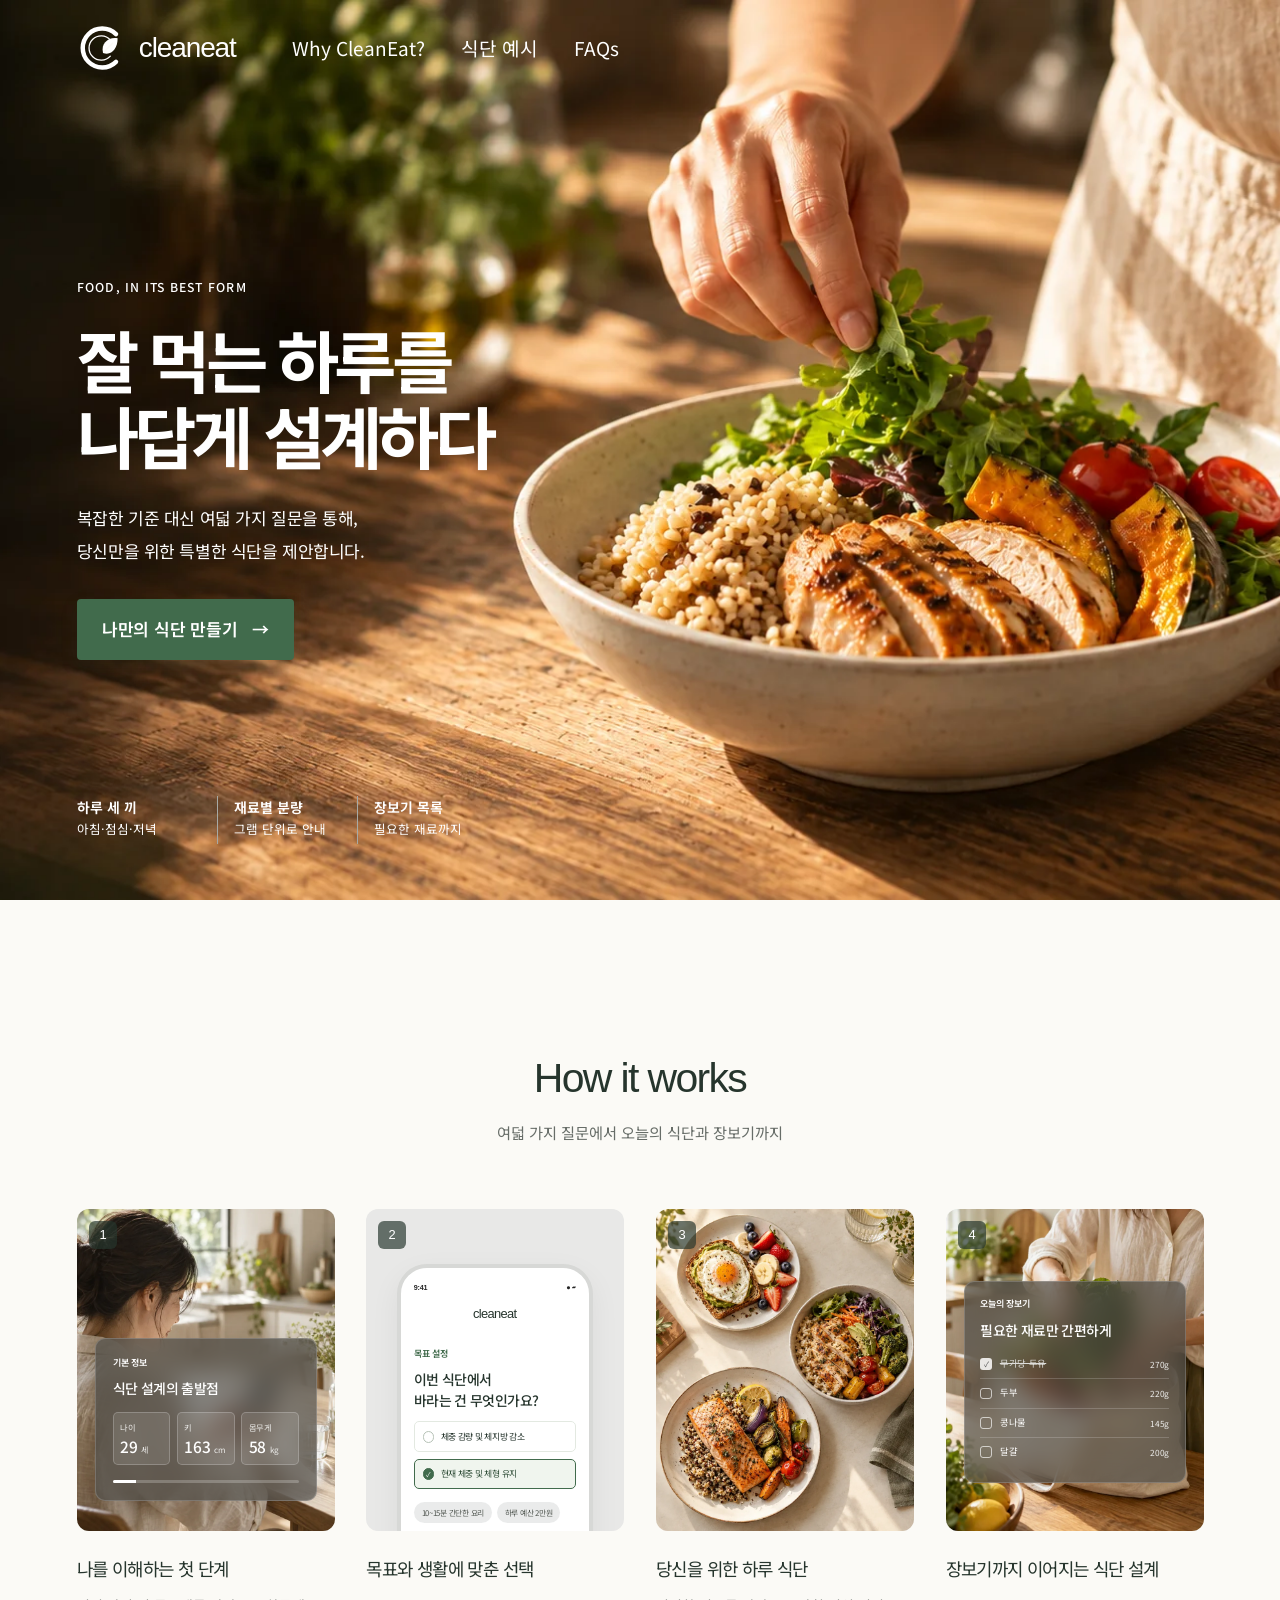
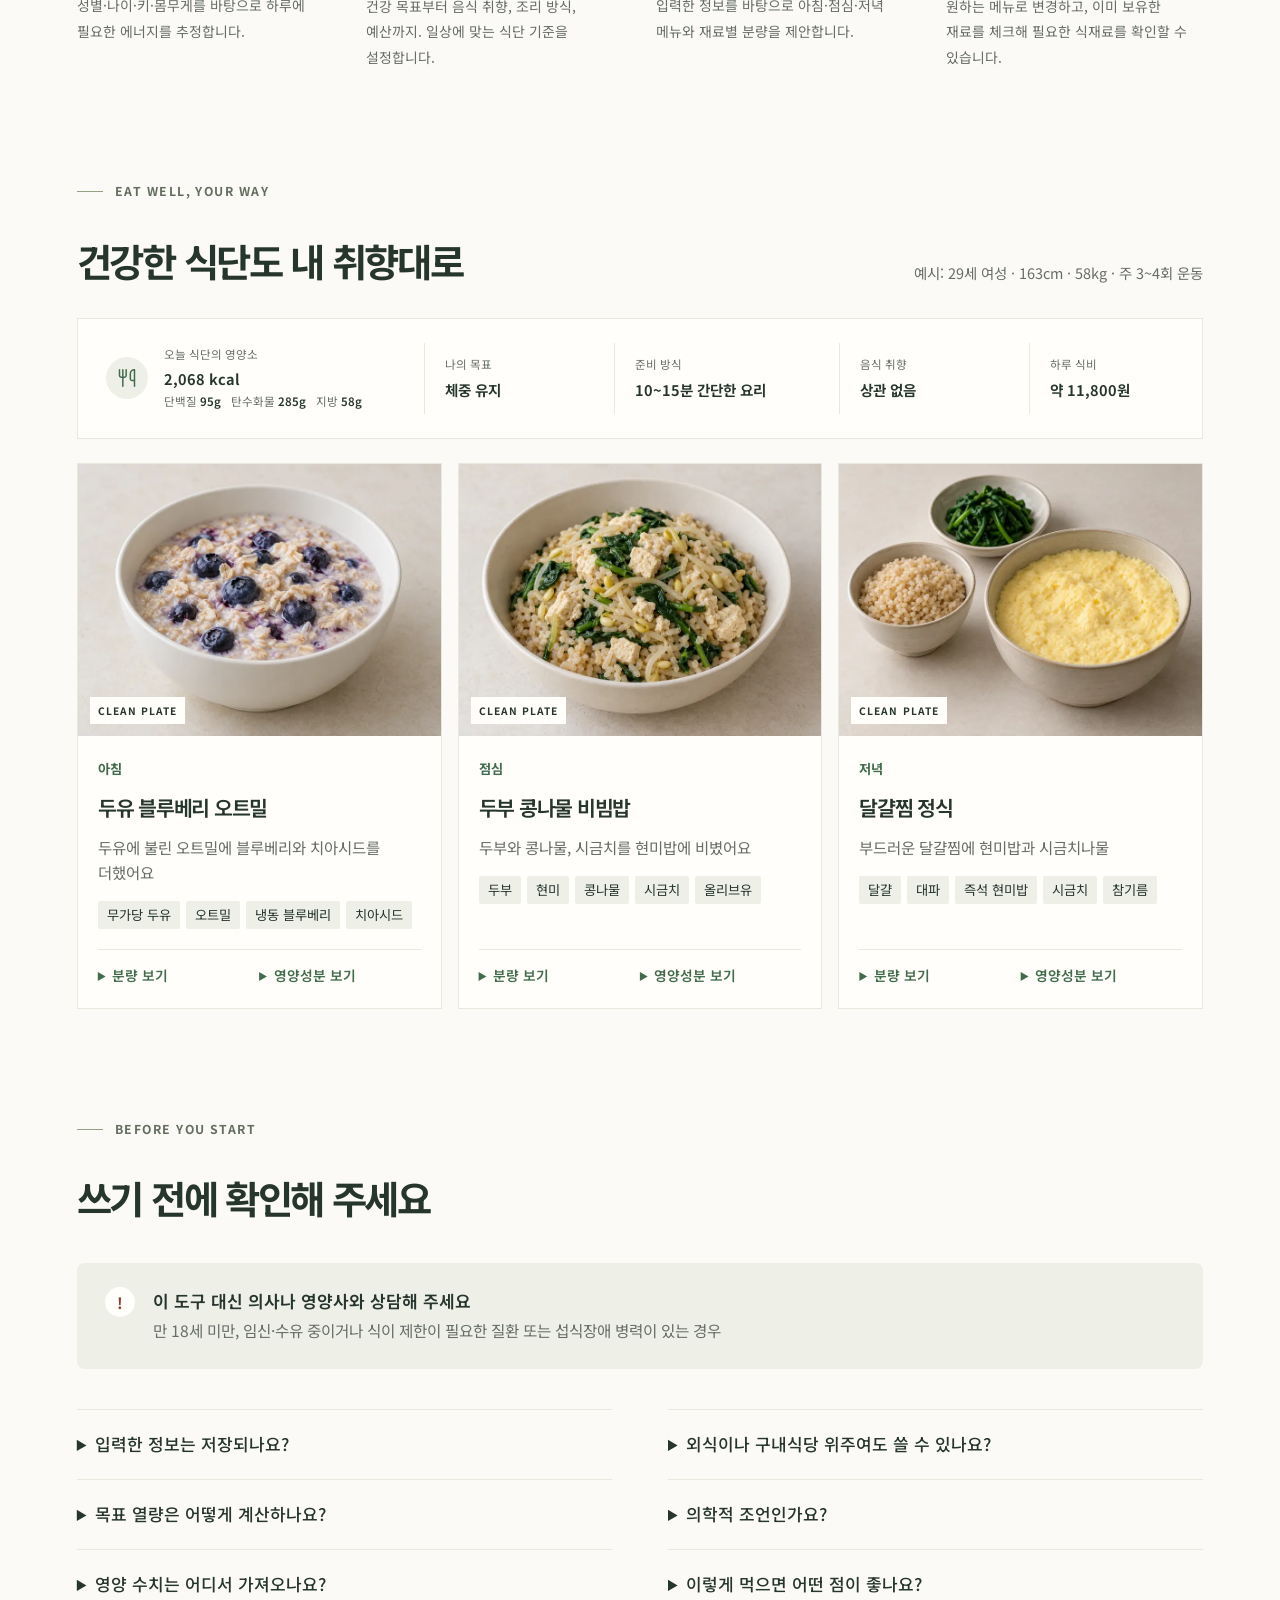
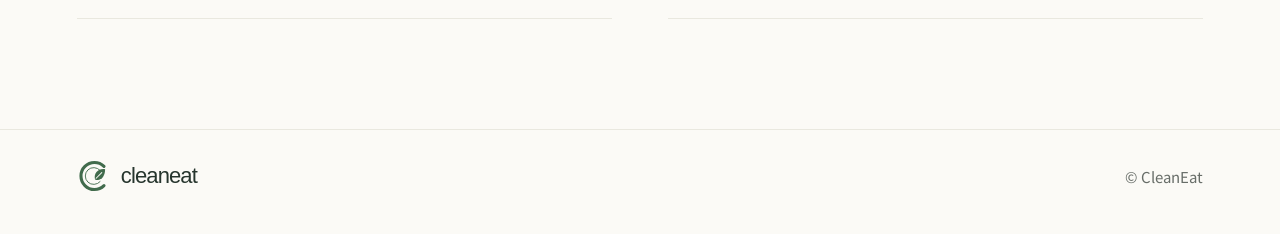
==== commit 860b1832: "copy: correct spacing in the first step heading" ====
--- a/index.html
+++ b/index.html
@@ -87,7 +87,7 @@
       <div class="how-progress"><i></i></div>
      </div>
     </div>
-    <h3>나를 이해하는 첫단계</h3><p>성별·나이·키·몸무게를 바탕으로 하루에 필요한 에너지를 추정합니다.</p>
+    <h3>나를 이해하는 첫 단계</h3><p>성별·나이·키·몸무게를 바탕으로 하루에 필요한 에너지를 추정합니다.</p>
    </li>
    <li>
     <div class="how-visual how-preferences" aria-hidden="true">
--- a/css/style.css
+++ b/css/style.css
@@ -62,24 +62,25 @@
 .rules-columns{display:grid;grid-template-columns:1.15fr 1fr;column-gap:36px;align-items:start}
 .rules-popover .rows{margin:0;border-bottom:0}.rules-popover .row{grid-template-columns:25px minmax(0,1fr);gap:12px;padding:16px 0}.rules-popover .row:first-child{border-top:0;padding-top:0}.rules-popover .row:last-child{padding-bottom:0}.rules-popover .row .k{font-size:.74rem;color:var(--g)}.rules-popover .row h3{font-size:.96rem;font-weight:500;margin-bottom:5px}.rules-popover .row p{font-size:.78rem;line-height:1.8}
 .rules-popover .ing{grid-template-columns:1fr 1fr;margin:0;padding-left:32px;border:0;border-left:1px solid var(--line);gap:28px 22px}.rules-popover .ing>div{padding:0;border:0}.rules-popover .ing h3{font-size:.96rem;font-weight:500;margin:0 0 10px}.rules-popover .ing p{font-size:.78rem;line-height:1.8}.rules-popover .ing small{margin-top:8px;font-size:.71rem;line-height:1.7}
-/* 사용 과정: 사진 2장과 실제 서비스 요소를 재구성한 읽기 전용 예시 */
+/* 사용 과정: 세로 사진, 반투명 정보 카드와 휴대폰 질문 화면 */
 .sec.how{padding-top:clamp(150px,12vw,210px)}
 .how-heading{text-align:center;margin-bottom:64px}.how-heading h2{font-family:Arial,"Helvetica Neue","Noto Sans KR",sans-serif;font-size:clamp(1.9rem,3.2vw,2.5rem);font-weight:400;letter-spacing:-.04em;line-height:1.2}.how-heading>p{color:var(--mut);font-size:.9rem;font-weight:400;margin-top:16px}
 .how-steps{display:grid;grid-template-columns:repeat(4,minmax(0,1fr));column-gap:32px;row-gap:48px;list-style:none;margin:0;padding:0}.how-steps>li{min-width:0}.how-steps h3{font-size:1.05rem;font-weight:400;letter-spacing:-.035em;line-height:1.5;margin:24px 0 12px}.how-steps>li>p{color:var(--mut);font-size:.82rem;font-weight:400;line-height:1.85}
-.how-visual{position:relative;aspect-ratio:1;overflow:hidden;border-radius:12px;background:#edf1eb;color:#26352d;container-type:inline-size;--how-ink:#26352d;--how-muted:#647167;--how-green:#416b4c;--how-line:#e3e9e1}.how-visual>img{display:block;width:100%;height:100%;object-fit:cover}
+.how-visual{position:relative;aspect-ratio:4/5;overflow:hidden;border-radius:12px;background:#edf1eb;color:#26352d;container-type:inline-size;--how-ink:#26352d;--how-muted:#647167;--how-green:#416b4c;--how-line:#e3e9e1}.how-visual>img{display:block;width:100%;height:100%;object-fit:cover}
 .how-profile>img{object-position:50% 35%}.how-shopping>img{object-position:50% 68%}
 .how-number{position:absolute;z-index:2;top:12px;left:12px;width:28px;height:28px;display:grid;place-items:center;border-radius:6px;background:rgba(38,53,45,.68);color:#fff;font-family:Arial,sans-serif;font-size:.76rem;font-weight:400;line-height:1}
 .how-panel{position:absolute;background:#fff;color:var(--how-ink);border:1px solid rgba(65,107,76,.12);border-radius:10px;padding:6.5cqw;box-shadow:0 8px 28px rgba(35,57,40,.09);font-size:clamp(10px,4cqw,14px);letter-spacing:-.025em;line-height:1.5}
 .how-panel-top{display:flex;align-items:center;justify-content:space-between;gap:8px;margin-bottom:3.5cqw;color:var(--how-green);font-size:.88em;font-weight:600}.how-panel-top small{color:var(--how-muted);font-size:.86em;font-weight:400;white-space:nowrap}
 .how-panel-title{display:block;font-size:1.35em;line-height:1.5;letter-spacing:-.045em;font-weight:500}
-.how-profile-panel{left:7%;right:7%;bottom:8%}.how-fields{display:grid;grid-template-columns:repeat(3,minmax(0,1fr));gap:2.5cqw;margin-top:5cqw}.how-fields>div{padding:3cqw 2.5cqw;border:1px solid var(--how-line);border-radius:5px}.how-fields span{display:block;color:var(--how-muted);font-size:.8em}.how-fields b{display:block;margin-top:1.5cqw;font-size:1.5em;line-height:1.25;font-weight:500;white-space:nowrap}.how-fields b small{font-size:.52em;color:var(--how-muted);font-weight:400}
+.how-profile-panel{left:7%;right:7%;top:40%;bottom:auto}.how-fields{display:grid;grid-template-columns:repeat(3,minmax(0,1fr));gap:2.5cqw;margin-top:5cqw}.how-fields>div{padding:3cqw 2.5cqw;border:1px solid var(--how-line);border-radius:5px}.how-fields span{display:block;color:var(--how-muted);font-size:.8em}.how-fields b{display:block;margin-top:1.5cqw;font-size:1.5em;line-height:1.25;font-weight:500;white-space:nowrap}.how-fields b small{font-size:.52em;color:var(--how-muted);font-weight:400}
 .how-progress{height:3px;border-radius:3px;background:#edf1eb;margin-top:6cqw;overflow:hidden}.how-progress i{display:block;width:12.5%;height:100%;background:var(--how-green)}
-.how-preferences{background:#e9efe8}.how-question-panel{left:7%;right:7%;top:18%;padding:5cqw}.how-question-panel .how-panel-title{margin-bottom:4cqw}
-.how-option{display:flex;align-items:center;gap:2.5cqw;border:1px solid var(--how-line);border-radius:5px;padding:3cqw;margin-top:2.5cqw;font-size:.91em;white-space:nowrap}.how-option i{display:grid;place-items:center;width:4.5cqw;height:4.5cqw;border:1px solid #b6c2b6;border-radius:50%;flex:none;font-size:.75em;font-style:normal;line-height:1}.how-option.is-selected{border-color:var(--how-green);background:#f0f5ee;color:#304e38}.how-option.is-selected i{border-color:var(--how-green);background:var(--how-green);color:#fff}
-.how-chips{display:flex;flex-wrap:wrap;gap:2cqw;margin-top:5cqw}.how-chips span{background:#eff2ed;border-radius:20px;padding:1.7cqw 3cqw;color:#50634f;font-size:.76em;white-space:nowrap}
-.how-day{background:#f0f1ec}.how-result-panel{left:6%;right:6%;top:18%;padding:5cqw}.how-nutrition{display:grid;grid-template-columns:1.5fr 1fr;margin:2.5cqw 0 0;padding:3cqw 0;border-bottom:1px solid var(--how-line)}.how-nutrition>div+div{border-left:1px solid var(--how-line);padding-left:4cqw}.how-nutrition b{display:block;color:var(--how-green);font-size:1.9em;line-height:1.15;font-weight:500;letter-spacing:-.05em;white-space:nowrap}.how-nutrition b small{font-size:.4em;font-weight:400;letter-spacing:0}.how-nutrition span{display:block;margin-top:2cqw;color:var(--how-muted);font-size:.78em}
-.how-meals>div{display:flex;align-items:center;gap:3cqw;padding:1.8cqw 0;border-bottom:1px solid #edf0ea}.how-meals>div:last-child{border-bottom:0}.how-meals span{font-size:.75em;color:var(--how-green);flex:none}.how-meals b{font-size:.88em;font-weight:400}
+.how-preferences{background:#e8e8e7}.how-question-panel{left:12%;right:12%;top:17%;min-height:100%;padding:6cqw 5cqw;border:4px solid #d7d8d6;border-radius:30px 30px 0 0;background:#fff;box-shadow:0 10px 30px rgba(0,0,0,.06)}.how-question-panel .how-panel-title{margin-bottom:4cqw}
+.how-option{display:flex;align-items:center;gap:2.5cqw;border:1px solid var(--how-line);border-radius:5px;padding:3cqw;margin-top:2.5cqw;font-size:.86em;word-break:keep-all}.how-option i{display:grid;place-items:center;width:4.5cqw;height:4.5cqw;border:1px solid #b6c2b6;border-radius:50%;flex:none;font-size:.75em;font-style:normal;line-height:1}.how-option.is-selected{border-color:var(--how-green);background:#f0f5ee;color:#304e38}.how-option.is-selected i{border-color:var(--how-green);background:var(--how-green);color:#fff}
+.how-chips{display:flex;flex-wrap:wrap;gap:2cqw;margin-top:5cqw}.how-chips span{background:rgba(110,114,111,.14);border-radius:20px;padding:1.7cqw 3cqw;color:#535953;font-size:.76em;white-space:nowrap}
 .how-shopping-panel{left:7%;right:7%;bottom:7%;padding:6cqw}.how-groceries{margin-top:3.5cqw}.how-groceries>div{display:flex;align-items:center;gap:3cqw;padding:2.8cqw 0;border-bottom:1px solid #edf0ea;font-size:.9em}.how-groceries>div:last-child{border-bottom:0}.how-groceries i{display:grid;place-items:center;flex:none;width:4.5cqw;height:4.5cqw;border:1px solid #aebcac;border-radius:3px;font-size:.8em;font-style:normal;line-height:1}.how-groceries b{margin-left:auto;color:var(--how-muted);font-size:.9em;font-weight:400}.how-groceries .is-checked{color:#6c776c}.how-groceries .is-checked span{text-decoration:line-through}.how-groceries .is-checked i{background:var(--how-green);border-color:var(--how-green);color:#fff}
+.how-phone-status{display:flex;justify-content:space-between;font-family:Arial,sans-serif;font-size:.7em;font-weight:600;margin:0 0 4cqw;color:#252525}.how-phone-brand{text-align:center;font-family:Arial,sans-serif;font-size:1.25em;font-weight:500;letter-spacing:-.05em;margin-bottom:9cqw;color:#26352d}
+.how-profile-panel,.how-shopping-panel{background:rgba(74,73,70,.66);border-color:rgba(255,255,255,.18);color:#fff;backdrop-filter:blur(12px);-webkit-backdrop-filter:blur(12px);box-shadow:0 8px 24px rgba(0,0,0,.08);--how-green:#fff;--how-muted:#ededeb;--how-line:rgba(255,255,255,.22)}
+.how-profile-panel .how-fields>div{background:rgba(255,255,255,.1)}.how-profile-panel .how-progress{background:rgba(255,255,255,.22)}.how-profile-panel .how-progress i{background:#fff}.how-shopping-panel{bottom:15%}.how-shopping-panel .how-groceries>div{border-color:rgba(255,255,255,.18)}.how-shopping-panel .how-groceries i{border-color:rgba(255,255,255,.65)}.how-shopping-panel .how-groceries .is-checked{color:#dededb}.how-shopping-panel .how-groceries .is-checked i{background:rgba(255,255,255,.85);color:#555;border-color:transparent}
 @media(max-width:1200px){.how-steps{grid-template-columns:repeat(2,minmax(0,1fr));gap:48px 32px}}
 @media(max-width:760px){.rules-columns{grid-template-columns:1fr;row-gap:26px}.rules-popover .ing{padding:24px 0 0;border-left:0;border-top:1px solid var(--line)}.rules-popover{padding:28px}.rules-heading{margin-bottom:24px}}
 @media(max-width:560px){header .w{height:auto;min-height:108px;flex-wrap:wrap;column-gap:16px;row-gap:12px;padding:16px var(--hero-gutter)}header .logo{font-size:24px}.logo-symbol{width:44px;height:44px}header .w .nv{gap:20px}header .nv .lk{font-size:.88rem}.hero{padding-top:168px}.rules-popover{width:calc(100% - 24px);padding:24px 22px;max-height:calc(100svh - var(--rules-top,120px) - 12px)}.rules-heading{gap:12px}.rules-popover h2{font-size:1.4rem}.rules-popover .ing{gap:24px 18px}.sec.how{padding-top:112px}.how-heading{margin-bottom:42px}.how-heading>p{font-size:.8rem;line-height:1.7}.how-steps{grid-template-columns:1fr;gap:48px}.how-steps h3{margin-top:22px}}
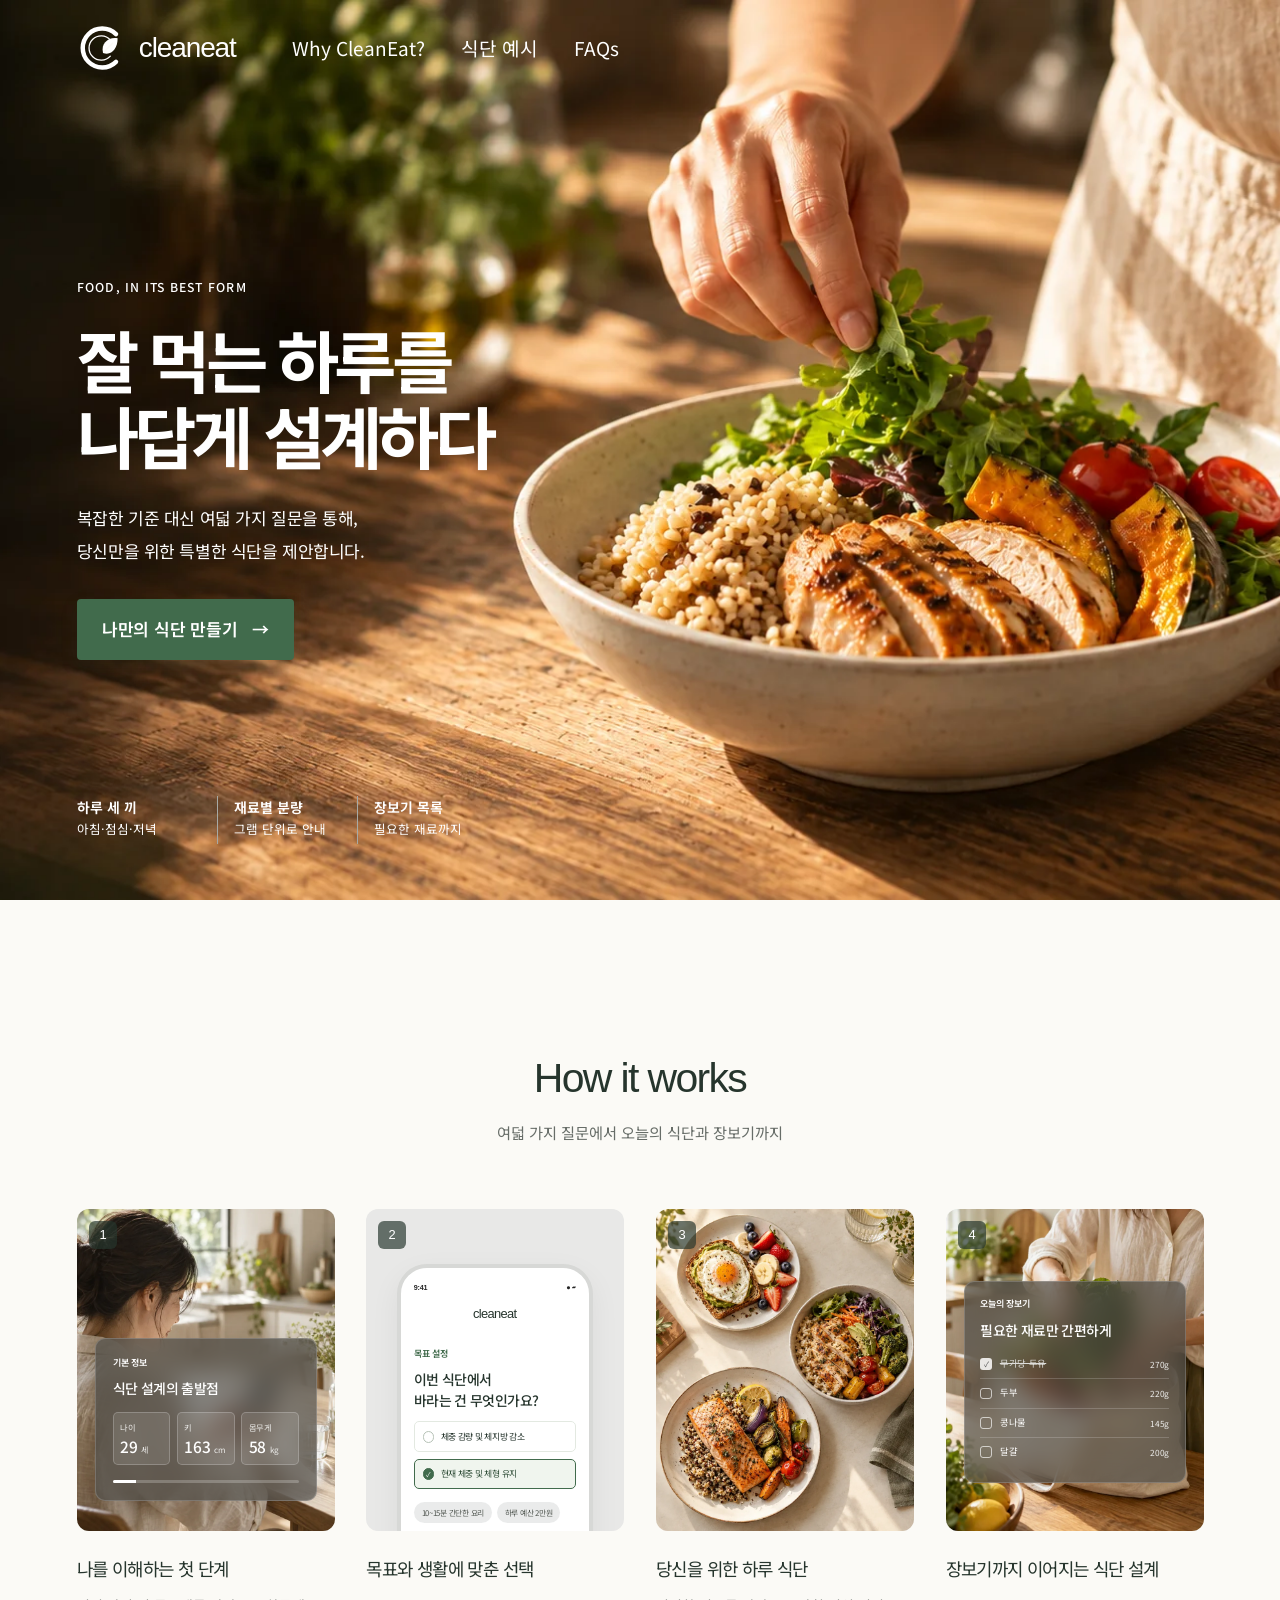
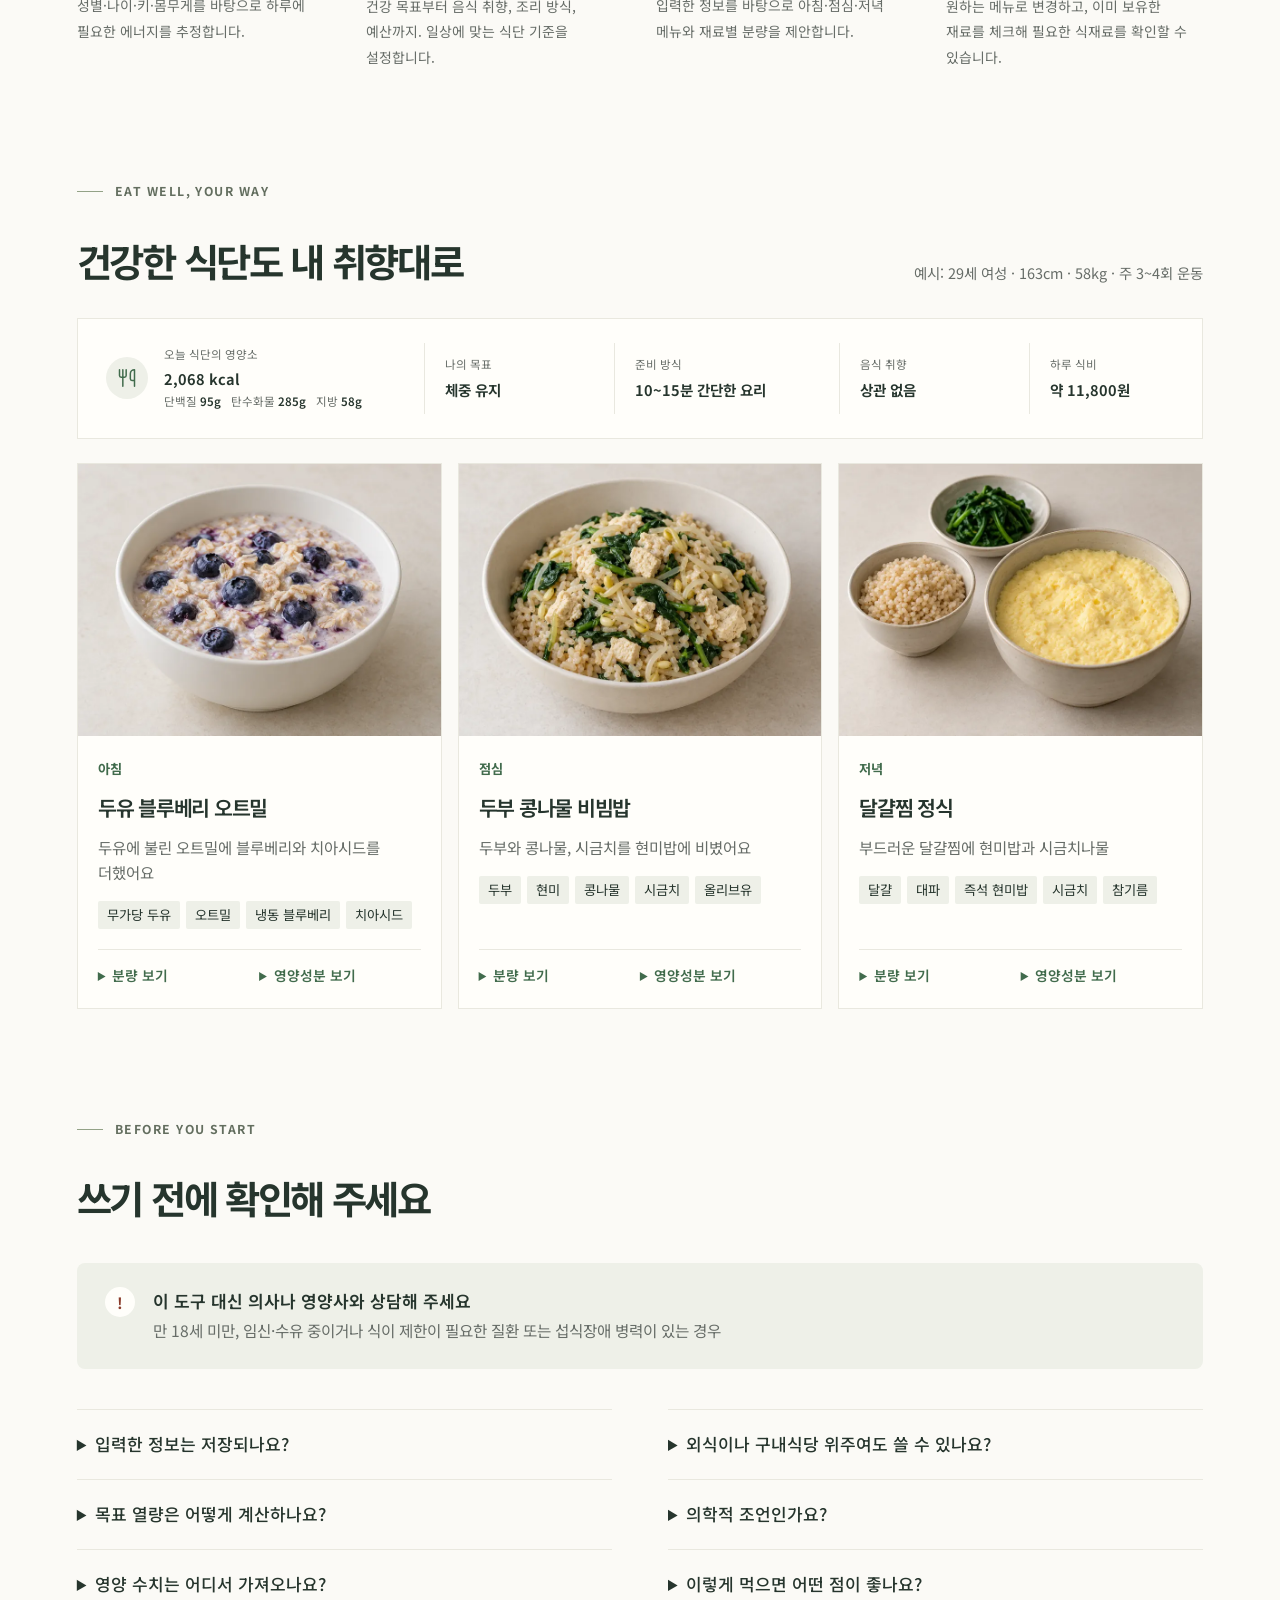
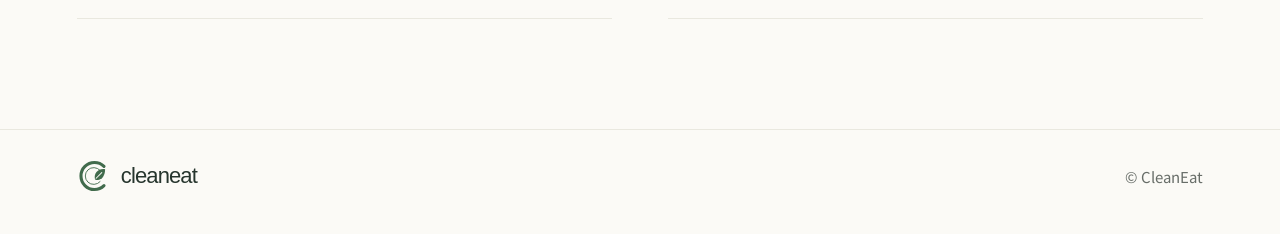
==== commit 717960f3: "fix: refresh cached meal card renderer" ====
--- a/index.html
+++ b/index.html
@@ -157,7 +157,7 @@
 <footer><div class="w wide footer-inner"><button class="footer-logo" type="button" data-to="home" aria-label="CleanEat 처음 화면으로"><svg xmlns="http://www.w3.org/2000/svg" class="logo-symbol" width="36" height="36" viewBox="0 0 64 64" fill="none" aria-hidden="true"><path d="M48 15a24 24 0 1 0 0 34" fill="none" stroke="currentColor" stroke-width="5.5" stroke-linecap="round"/><path d="M41 22a15 15 0 1 0 0 20" fill="none" stroke="currentColor" stroke-width="1.6" stroke-linecap="round"/><path d="M32 38C29 26 39 18 50 20C50 33 42 42 32 38Z" fill="currentColor"/><path d="m34 36 10-10" fill="none" stroke="#fbfaf6" stroke-width="1.8" stroke-linecap="round"/></svg><span>cleaneat</span></button><span>© CleanEat</span></div></footer>
 
 <script src="js/data.js"></script>
-<script src="js/engine.js"></script>
+<script src="js/engine.js?v=20261030-no-badge"></script>
 <script src="js/main.js"></script>
 </body>
 </html>
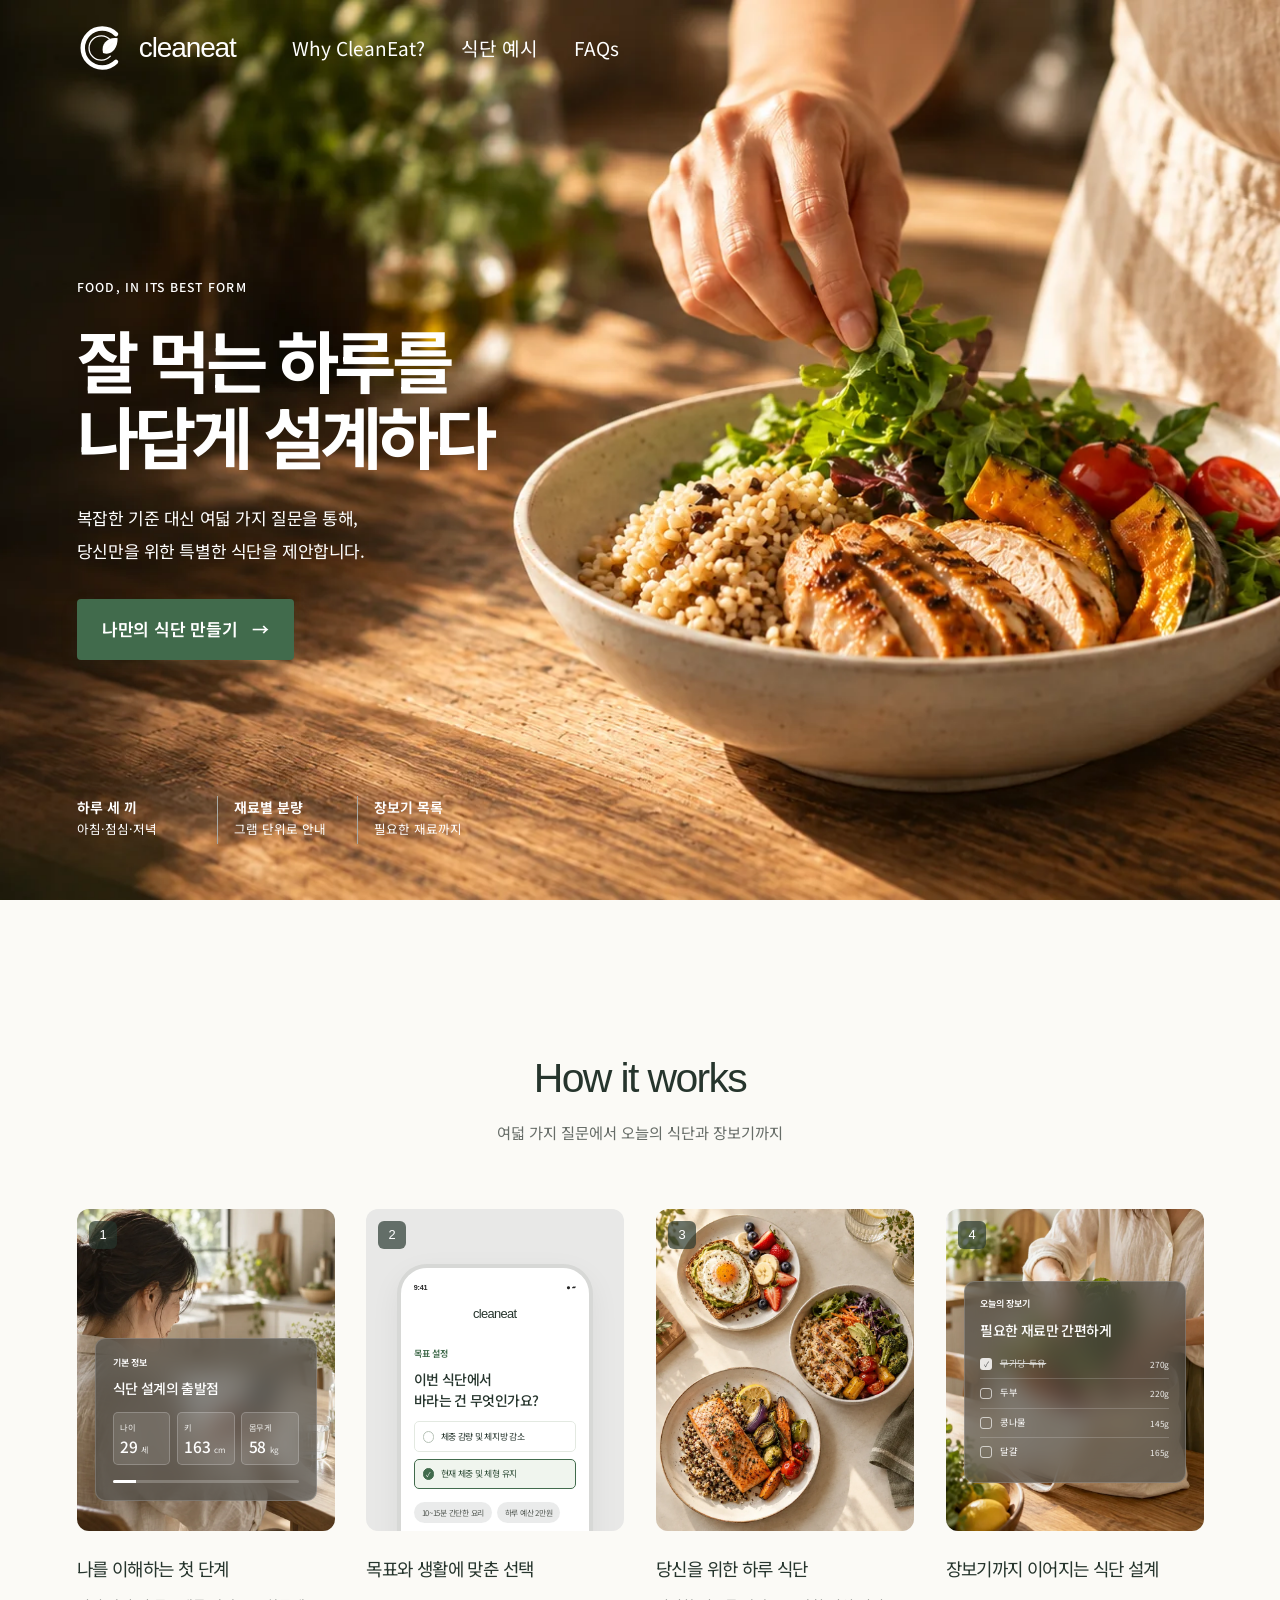
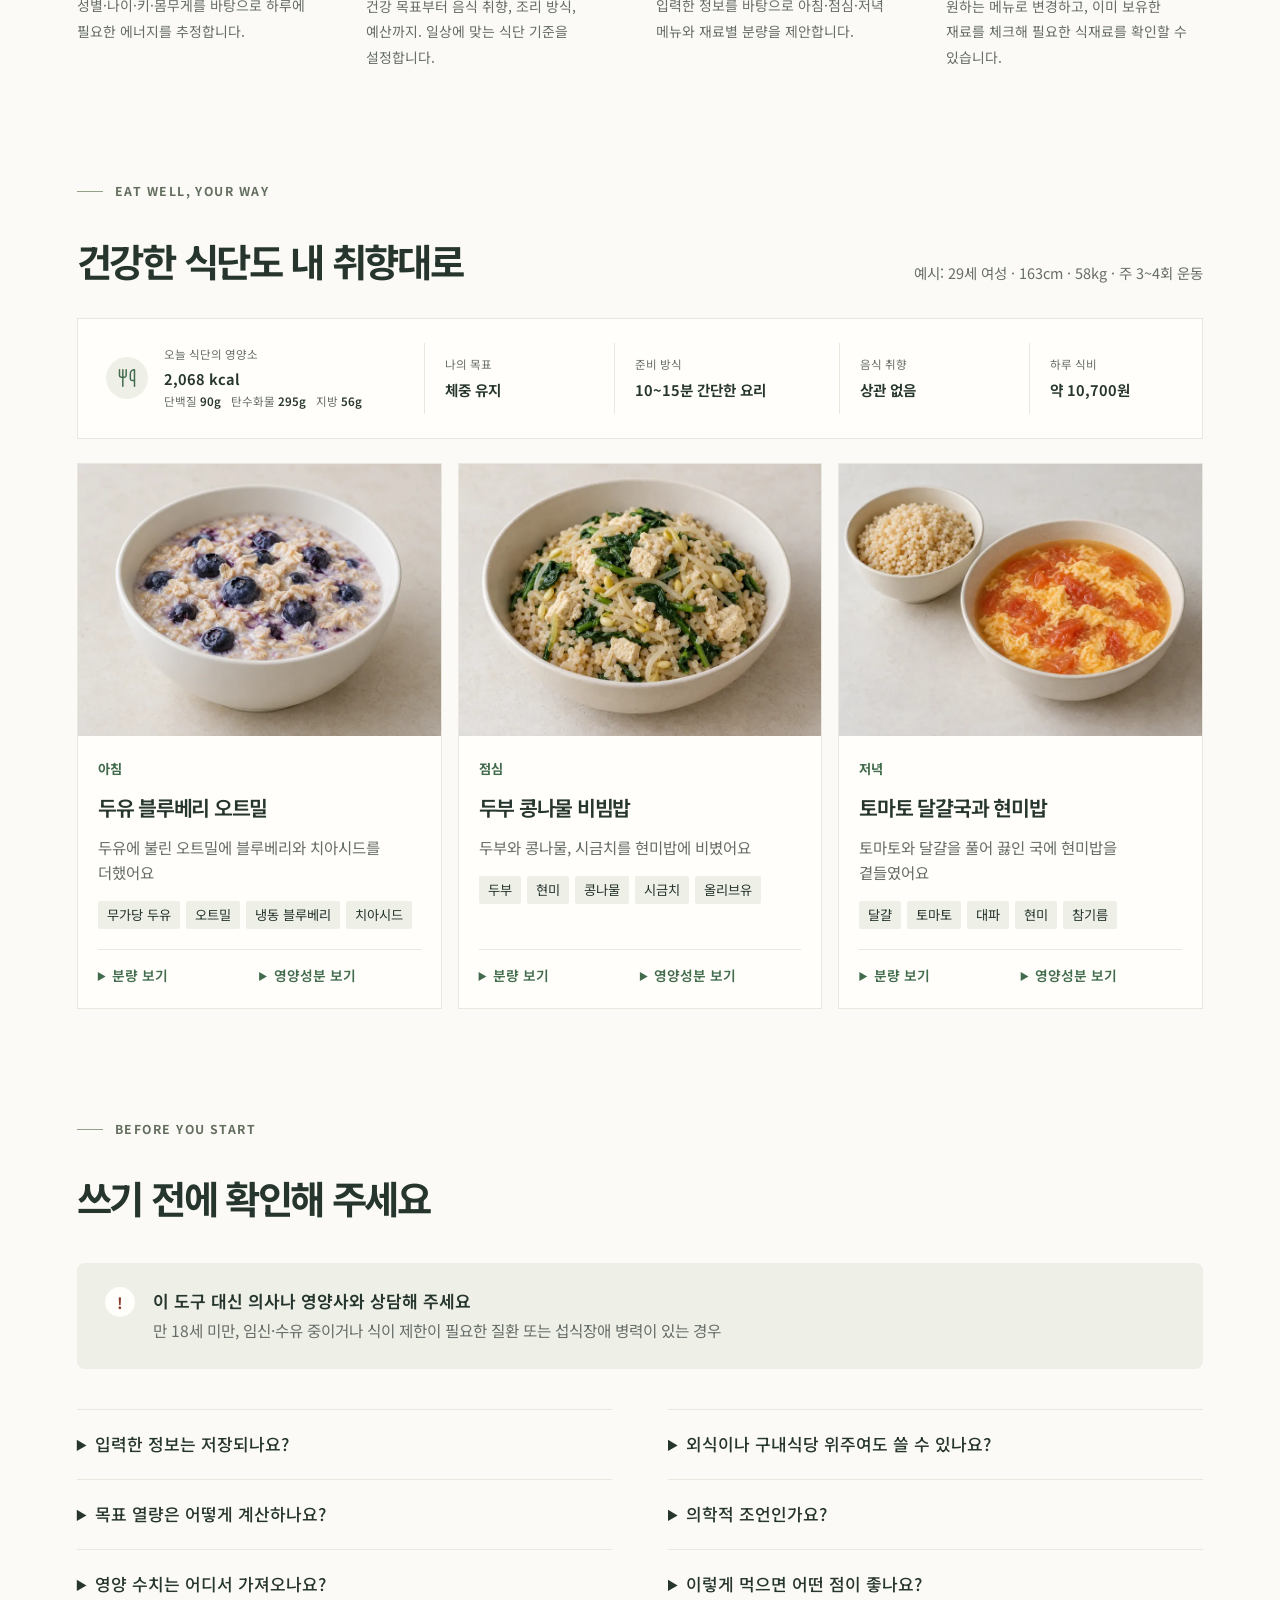
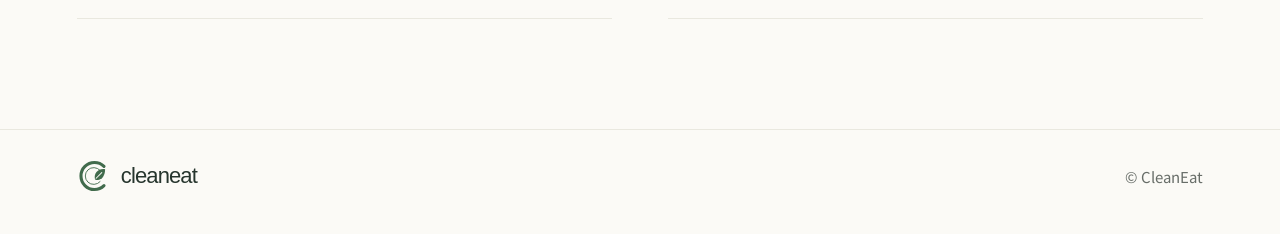
==== commit 5945214d: "feat: avoid repeating the same dish type within a day 같은 날 샌드위치·덮밥·볼처럼 같은 형태의 메뉴가 두 번 나오지 않도록 메뉴 선택과" ====
--- a/index.html
+++ b/index.html
@@ -117,7 +117,7 @@
      <div class="how-panel how-shopping-panel">
       <div class="how-panel-top"><span>오늘의 장보기</span></div>
       <strong class="how-panel-title">필요한 재료만 간편하게</strong>
-      <div class="how-groceries"><div class="is-checked"><i>✓</i><span>무가당 두유</span><b>270g</b></div><div><i></i><span>두부</span><b>220g</b></div><div><i></i><span>콩나물</span><b>145g</b></div><div><i></i><span>달걀</span><b>200g</b></div></div>
+      <div class="how-groceries"><div class="is-checked"><i>✓</i><span>무가당 두유</span><b>270g</b></div><div><i></i><span>두부</span><b>220g</b></div><div><i></i><span>콩나물</span><b>145g</b></div><div><i></i><span>달걀</span><b>165g</b></div></div>
      </div>
     </div>
     <h3>장보기까지 이어지는 식단 설계</h3><p>원하는 메뉴로 변경하고, 이미 보유한 재료를 체크해 필요한 식재료를 확인할 수 있습니다.</p>
